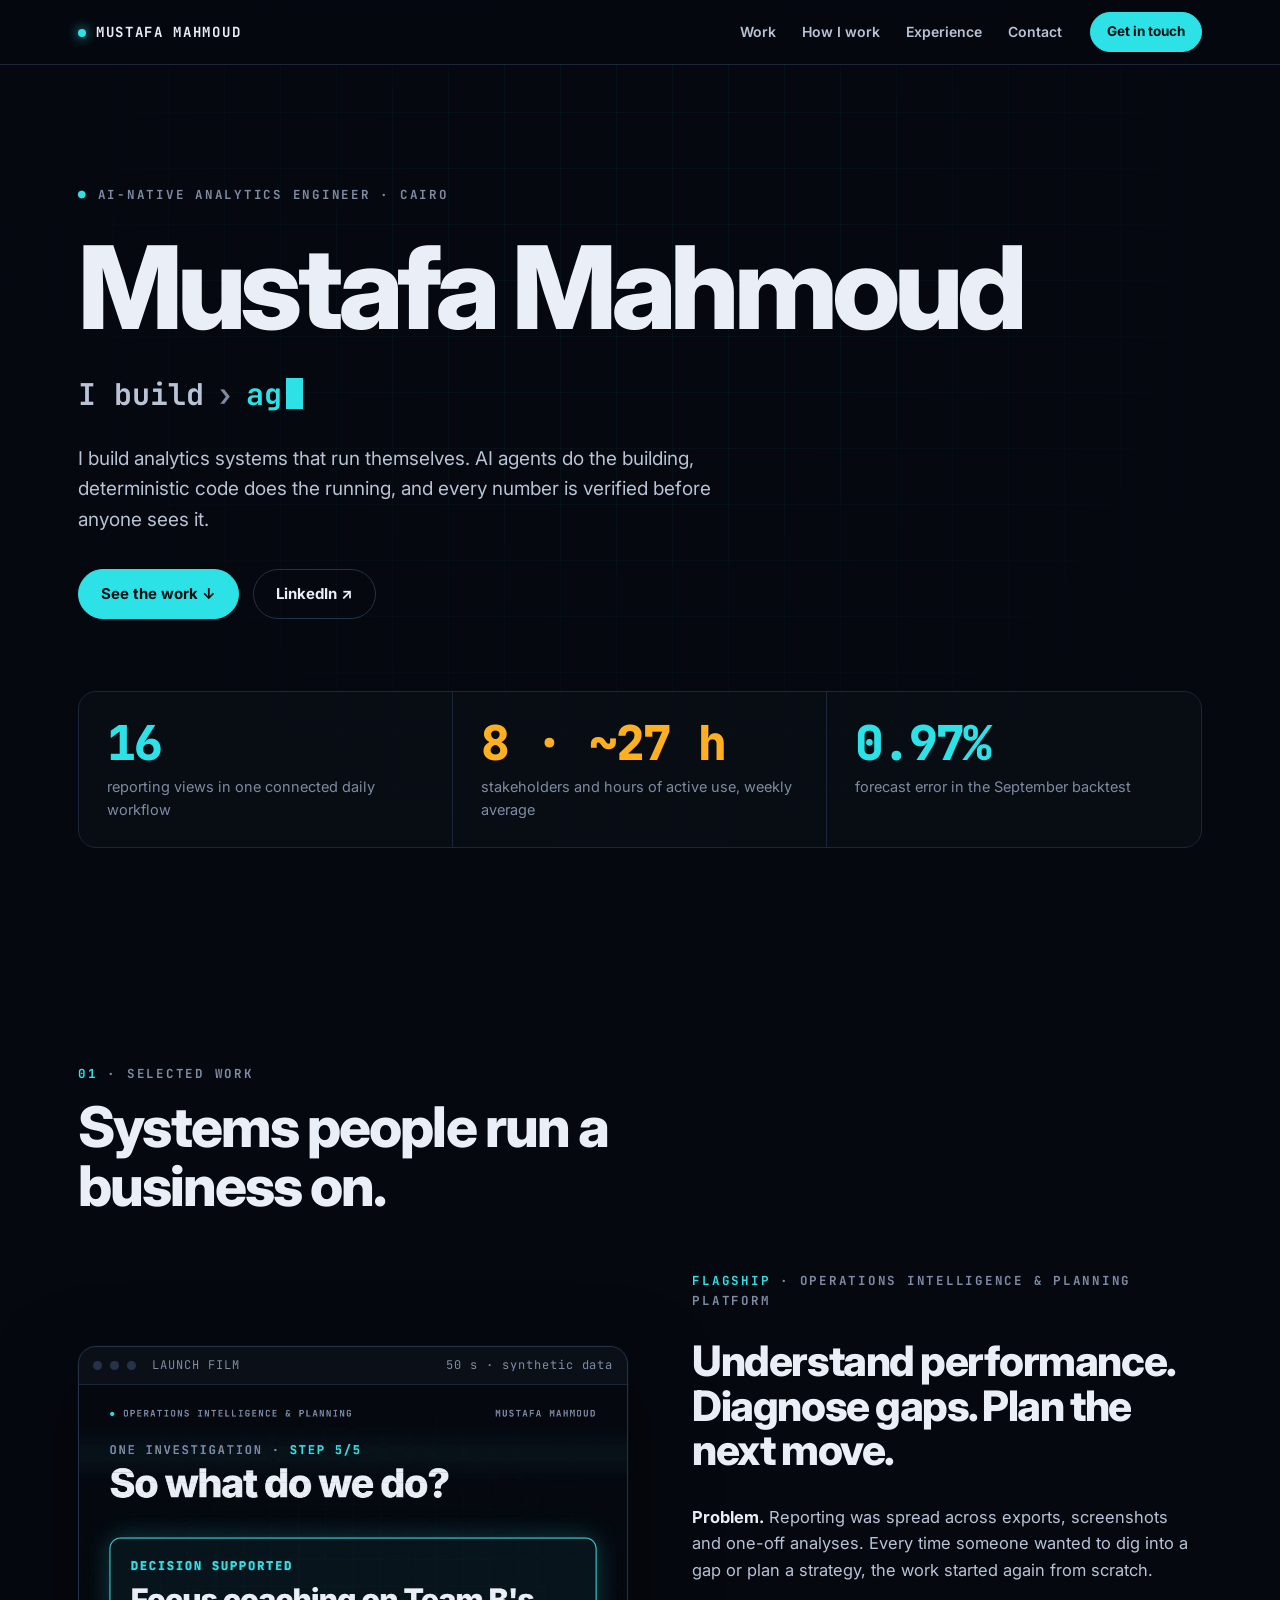
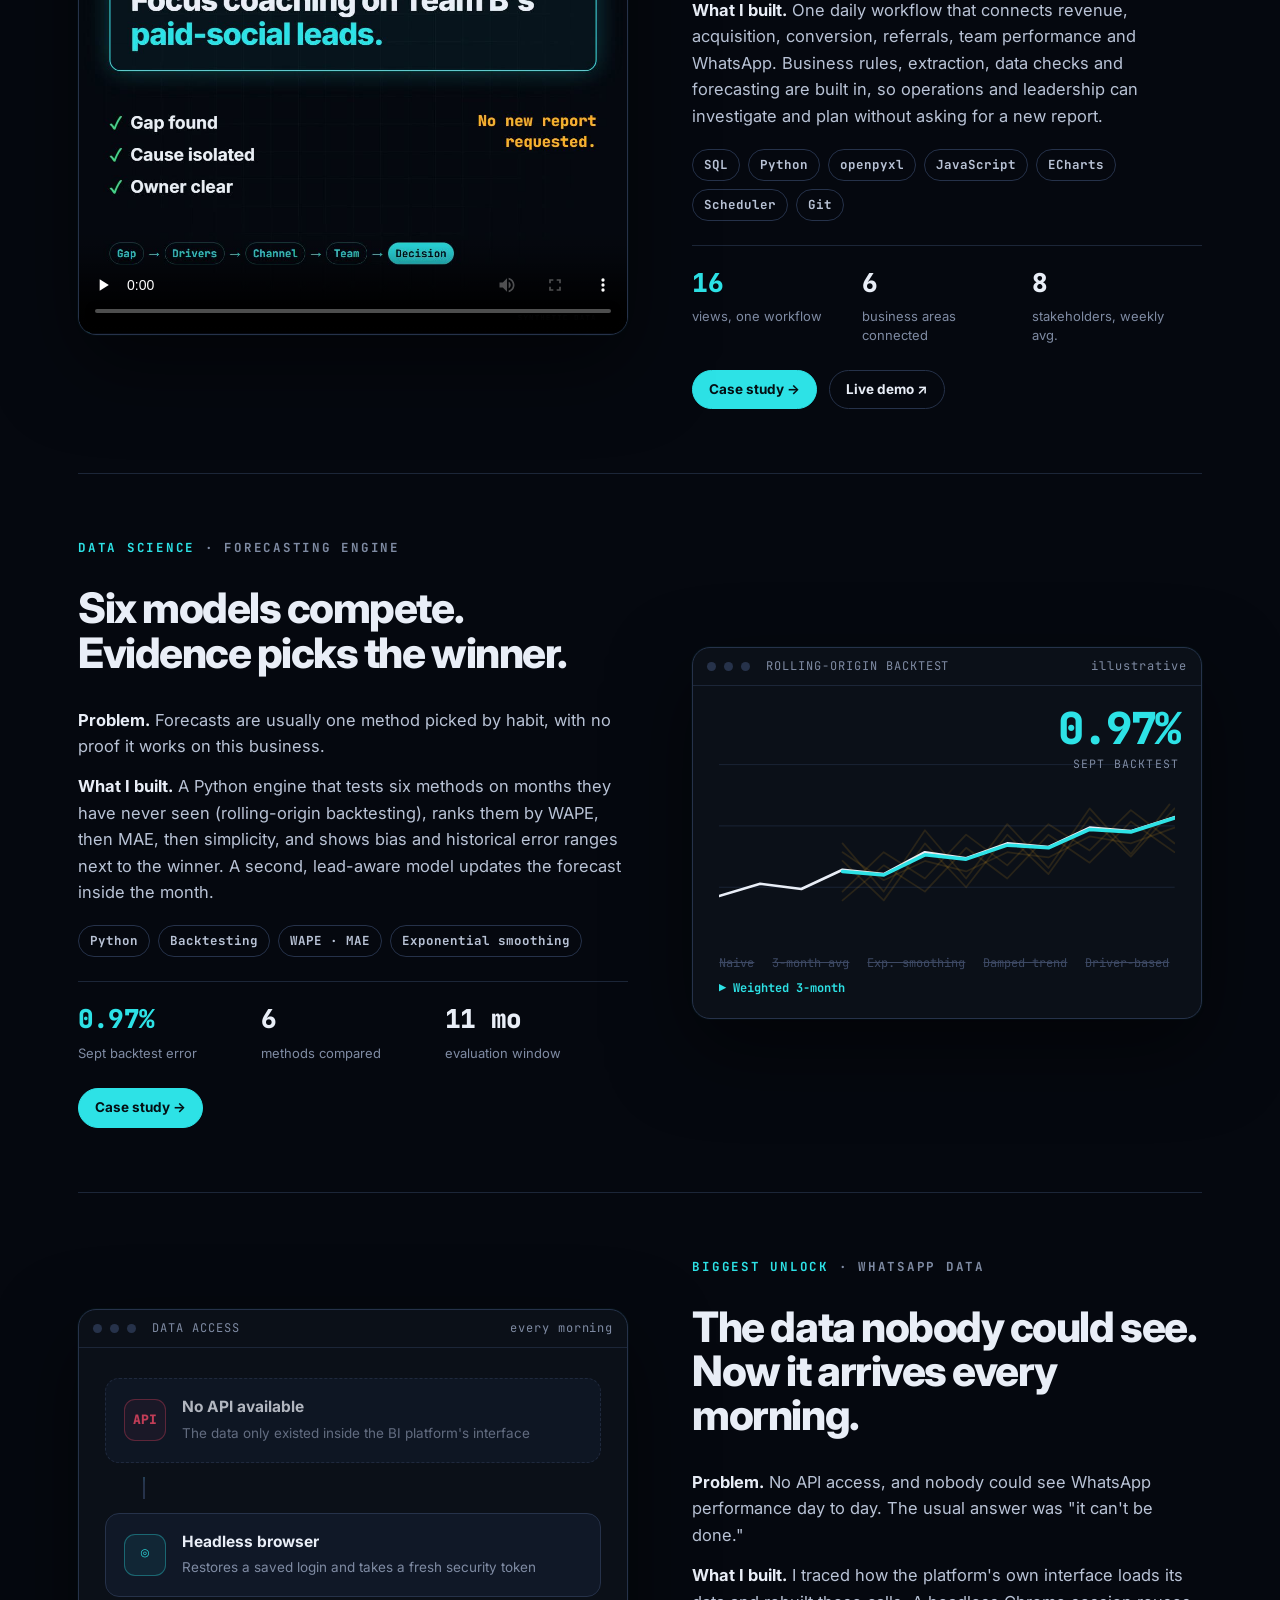
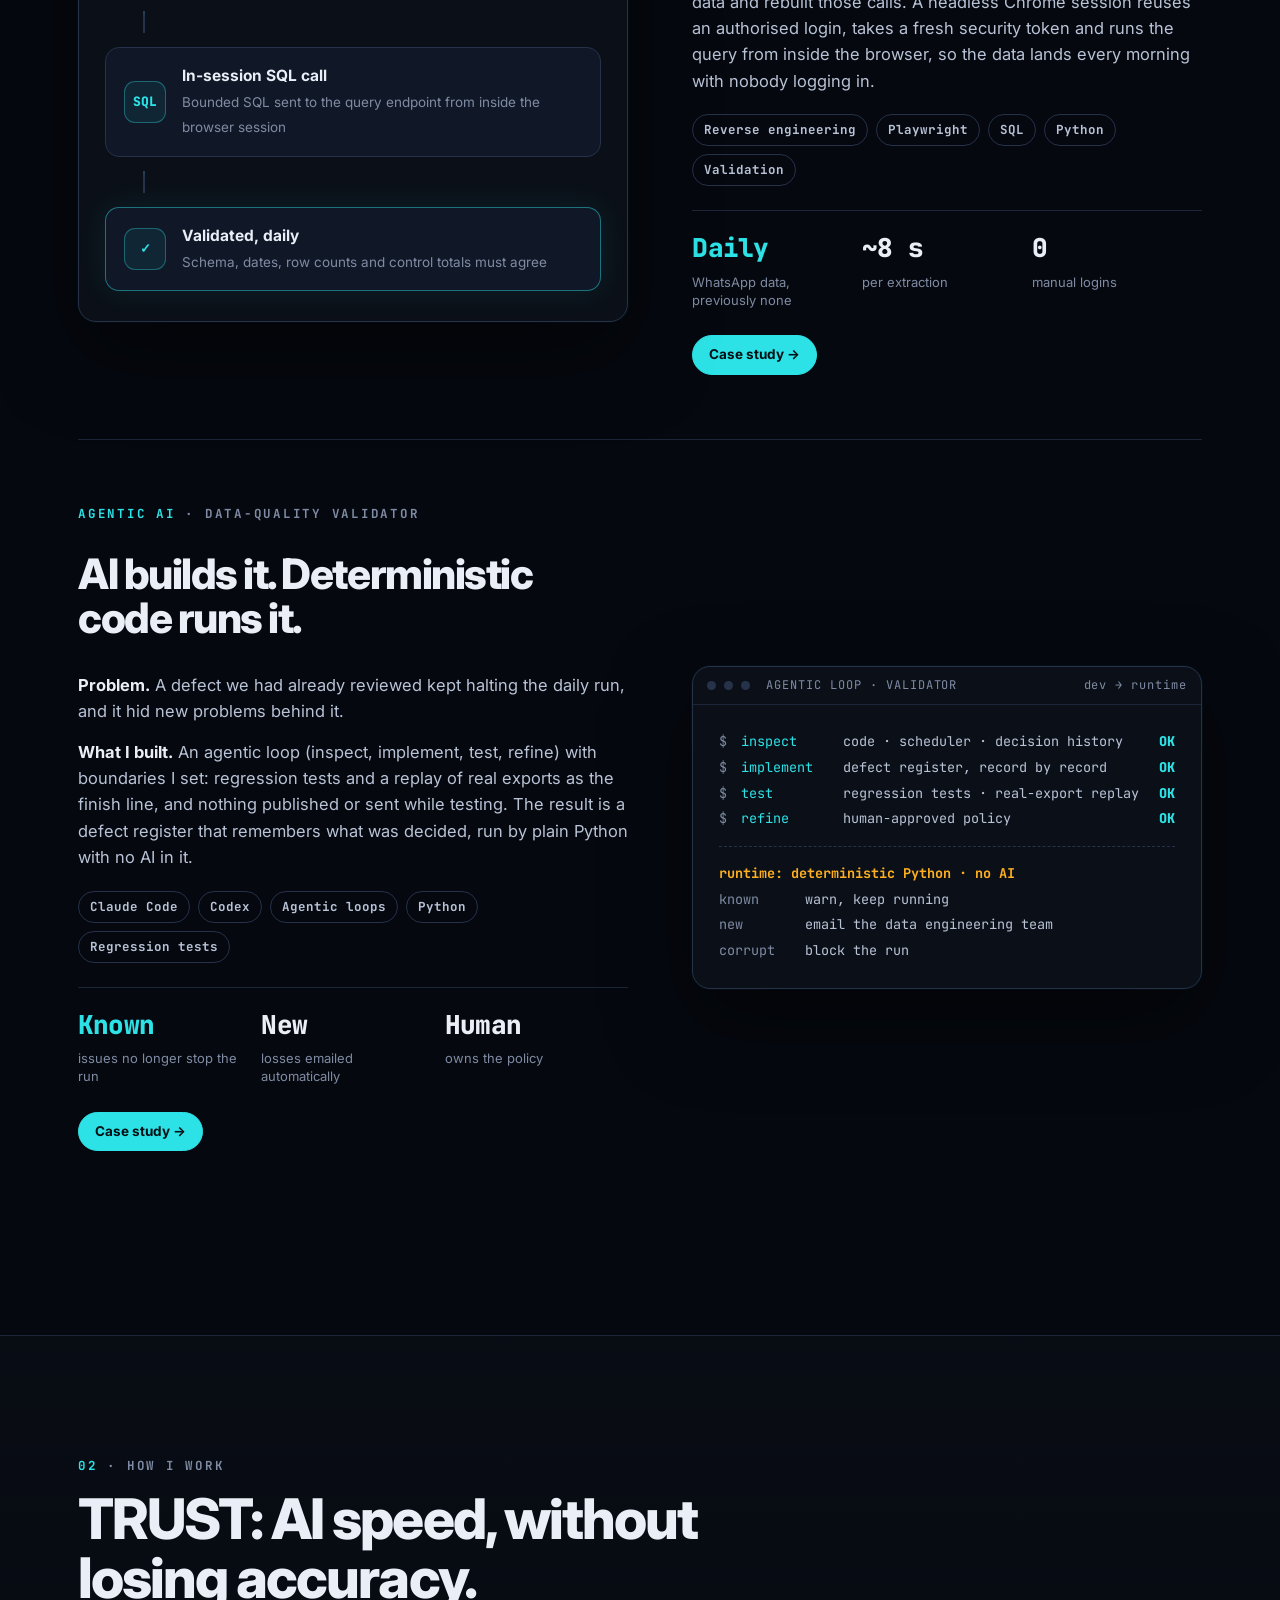
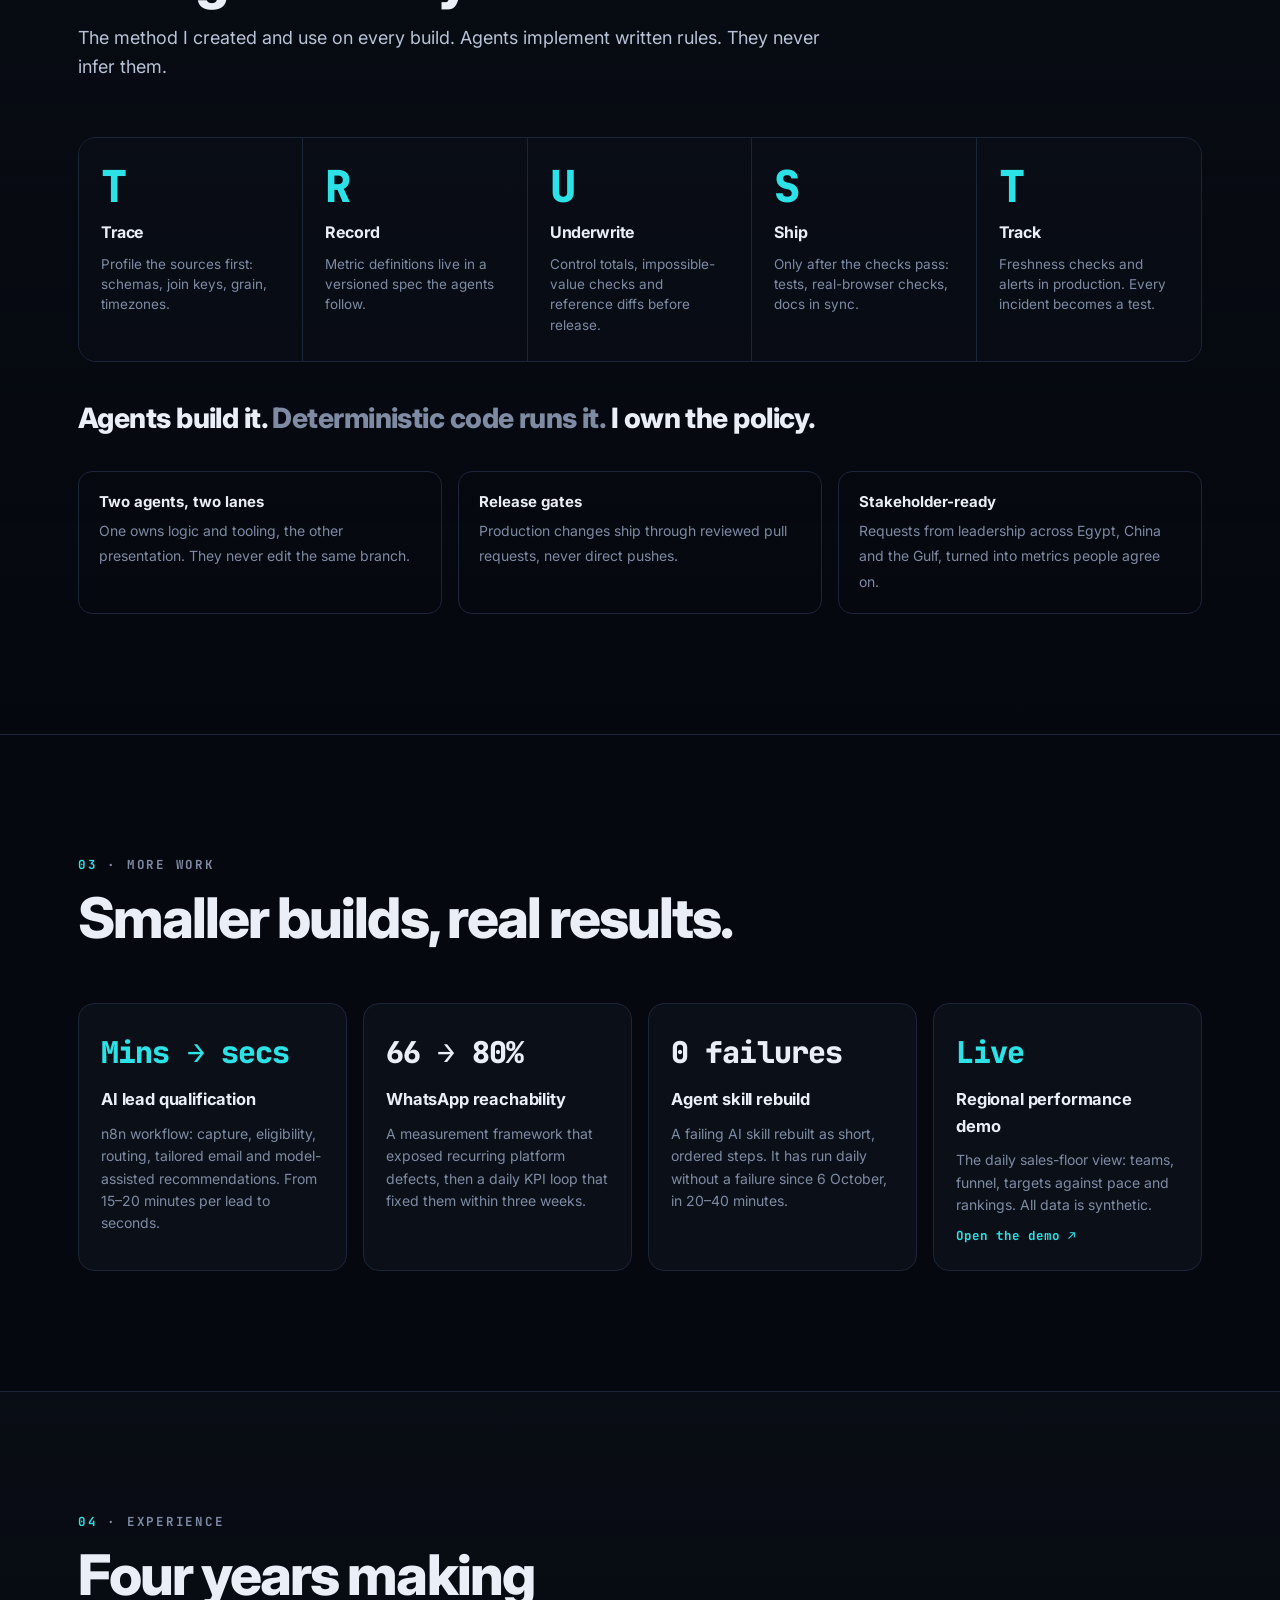
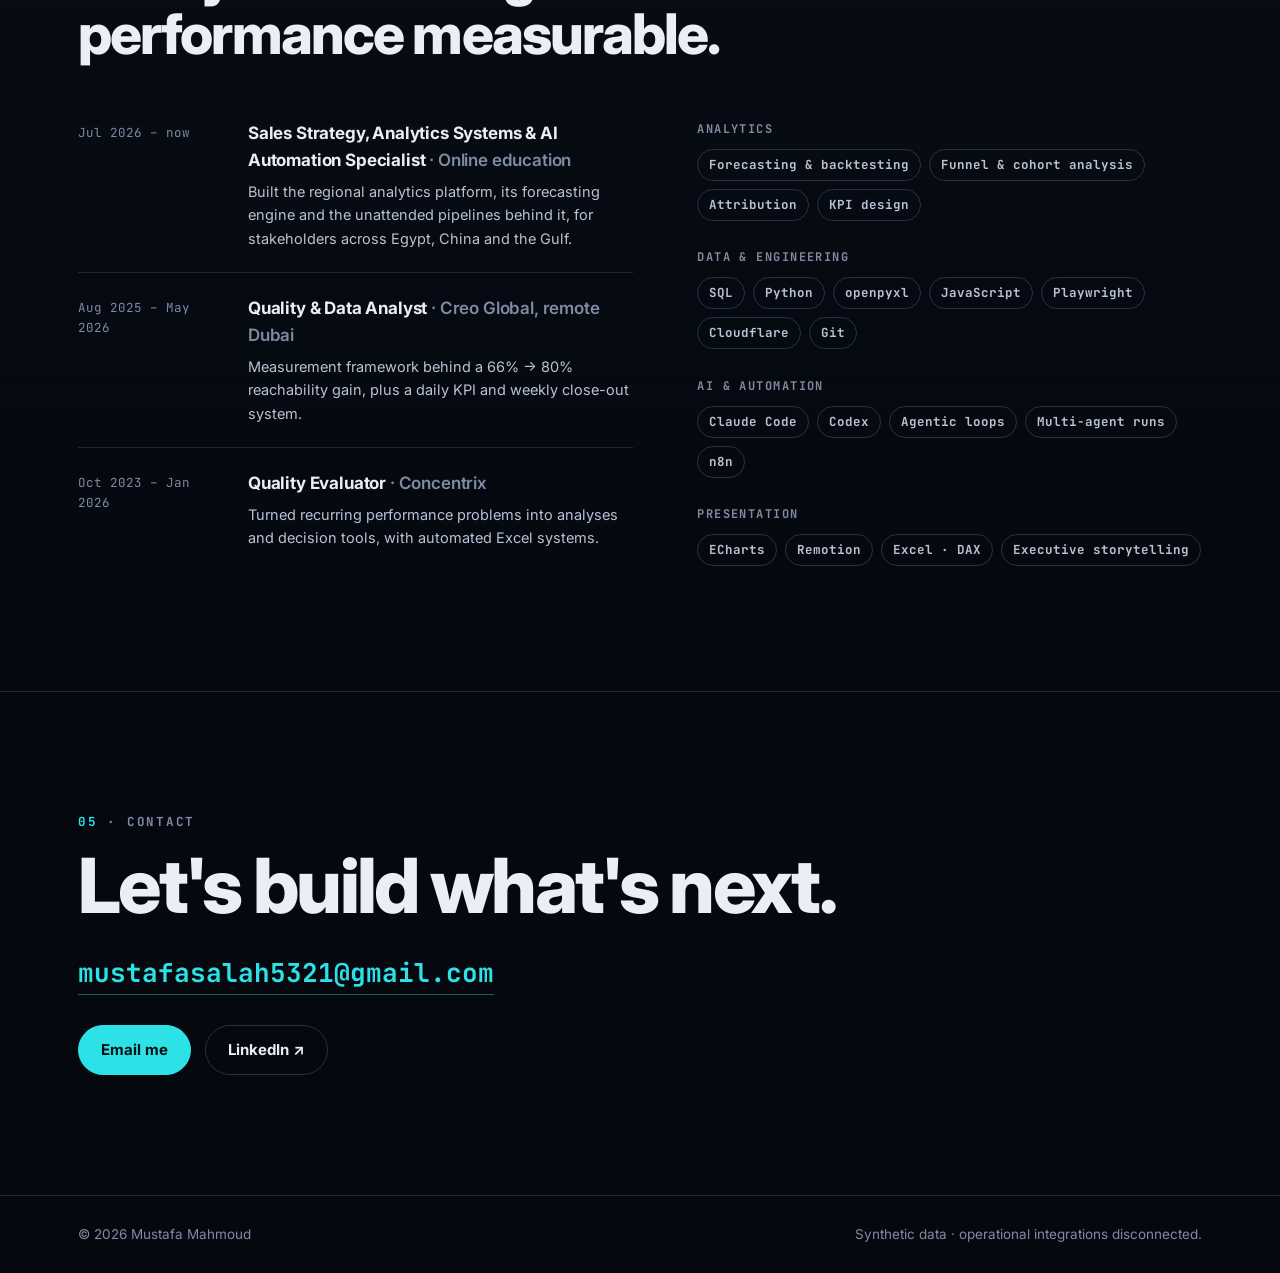
==== index.html @ 62c48ea5 "Show weekly active hours next to stakeholder count Co-Authored-By: Claude Opus 5.5 <noreply@anthropi" ====
<!doctype html>
<html lang="en">
<head>
<meta charset="utf-8">
<meta name="viewport" content="width=device-width,initial-scale=1">
<meta name="robots" content="noindex,nofollow">
<title>Mustafa Mahmoud | AI-Native Analytics Engineer</title>
<meta name="description" content="Mustafa Mahmoud builds self-running analytics systems with agentic AI: a decision-layer platform, a forecasting engine and the pipelines behind them.">
<link rel="preconnect" href="https://fonts.googleapis.com">
<link rel="preconnect" href="https://fonts.gstatic.com" crossorigin>
<link href="https://fonts.googleapis.com/css2?family=Inter:wght@400;500;600;700;800&family=JetBrains+Mono:wght@500;700;800&display=swap" rel="stylesheet">
<style>
:root{
  --bg:#05080f;--bg2:#080d17;--surface:#0b1018;--surface2:#101827;--line:#1c2638;--line2:#26324a;
  --ink:#e9eef7;--ink2:#b9c3d6;--dim:#7f8ba3;--cyan:#2de2e6;--amber:#ffb020;--red:#ff4d6d;
  --sans:'Inter',system-ui,sans-serif;--mono:'JetBrains Mono',ui-monospace,Consolas,monospace;
}
*{box-sizing:border-box;margin:0;padding:0}
html{scroll-behavior:smooth;scroll-padding-top:72px}
body{background:var(--bg);color:var(--ink);font-family:var(--sans);line-height:1.6;font-size:16px;-webkit-font-smoothing:antialiased}
a{color:inherit}
img,video{display:block;max-width:100%}
.wrap{max-width:1180px;margin:0 auto;padding:0 28px}
.mono{font-family:var(--mono)}
.eyebrow{font-family:var(--mono);font-size:12.5px;font-weight:700;letter-spacing:.14em;text-transform:uppercase;color:var(--dim)}
.eyebrow b{color:var(--cyan);font-weight:700}
h1,h2,h3{letter-spacing:-.035em;line-height:1.05}
section{position:relative;padding:120px 0}
.sec-head{margin-bottom:56px;max-width:760px}
.sec-head h2{font-size:clamp(34px,4.6vw,56px);font-weight:800;margin-top:14px}
.sec-head p{color:var(--ink2);font-size:18px;margin-top:16px}

/* grid backdrop + scan line */
.grid-bg{position:fixed;inset:0;pointer-events:none;z-index:0;
  background-image:linear-gradient(rgba(45,226,230,.04) 1px,transparent 1px),linear-gradient(90deg,rgba(45,226,230,.04) 1px,transparent 1px);
  background-size:56px 56px;mask-image:radial-gradient(ellipse at 50% 30%,#000 25%,transparent 80%)}
main,header,footer{position:relative;z-index:1}

/* nav */
header{position:sticky;top:0;z-index:20;background:rgba(5,8,15,.82);backdrop-filter:blur(10px);border-bottom:1px solid var(--line)}
.nav{display:flex;align-items:center;height:64px;gap:28px}
.brand{font-family:var(--mono);font-weight:700;font-size:14px;letter-spacing:.12em;text-decoration:none}
.brand i{display:inline-block;width:8px;height:8px;border-radius:50%;background:var(--cyan);margin-right:10px;box-shadow:0 0 12px var(--cyan)}
.nav nav{margin-left:auto;display:flex;gap:26px;font-size:14px;font-weight:600;color:var(--ink2)}
.nav nav a{text-decoration:none}.nav nav a:hover{color:var(--ink)}
.btn{display:inline-flex;align-items:center;gap:8px;font-weight:700;font-size:15px;text-decoration:none;border-radius:999px;padding:12px 22px;border:1.5px solid var(--line2);transition:border-color .2s,background .2s,transform .2s}
.btn:hover{border-color:var(--cyan);transform:translateY(-1px)}
.btn.primary{background:var(--cyan);border-color:var(--cyan);color:#041014}
.btn.primary:hover{background:#5ff0f2}
.btn.sm{padding:8px 16px;font-size:13.5px}

/* hero */
.hero{padding:120px 0 96px}
.hero h1{font-size:clamp(54px,9vw,118px);font-weight:800;letter-spacing:-.05em}
.type{font-family:var(--mono);font-size:clamp(20px,2.6vw,30px);font-weight:700;margin-top:22px;min-height:1.5em;color:var(--ink2)}
.type .arrow{color:var(--dim);margin:0 12px}
.type .word{color:var(--cyan)}
.type .caret{display:inline-block;width:.55em;height:1.05em;background:var(--cyan);vertical-align:-.15em;margin-left:4px;animation:blink 1s steps(1) infinite}
@keyframes blink{50%{opacity:0}}
.hero .lead{max-width:640px;font-size:19px;color:var(--ink2);margin-top:26px}
.hero .cta{display:flex;gap:14px;margin-top:34px;flex-wrap:wrap}
.kpis{display:grid;grid-template-columns:repeat(3,1fr);margin-top:72px;border:1px solid var(--line);border-radius:18px;overflow:hidden;background:rgba(11,16,24,.7)}
.kpis div{padding:26px 28px;border-right:1px solid var(--line)}
.kpis div:last-child{border-right:0}
.kpis b{display:block;font-family:var(--mono);font-size:clamp(34px,4vw,48px);font-weight:800;letter-spacing:-.04em;line-height:1.05}
.kpis span{display:block;color:var(--dim);font-size:14.5px;margin-top:6px}
.c{color:var(--cyan)}.a{color:var(--amber)}

/* projects */
.proj{display:grid;grid-template-columns:1.08fr 1fr;gap:64px;align-items:center;padding:64px 0;border-top:1px solid var(--line)}
.proj:first-of-type{border-top:0;padding-top:0}
.proj.rev .visual{order:2}
.proj h3{font-size:clamp(30px,3.4vw,42px);font-weight:800;margin:14px 0 18px}
.proj .story{display:grid;gap:14px}
.proj .story p{color:var(--ink2);font-size:16.5px}
.proj .story p b{color:var(--ink);font-weight:700}
.chips{display:flex;flex-wrap:wrap;gap:8px;margin-top:6px}
.chips span{font-family:var(--mono);font-size:12.5px;font-weight:700;color:var(--ink2);border:1px solid var(--line2);border-radius:999px;padding:5px 11px}
.outcome{display:grid;grid-template-columns:repeat(3,1fr);gap:0;margin-top:10px;border-top:1px solid var(--line)}
.outcome div{padding:16px 14px 0 0}
.outcome b{display:block;font-family:var(--mono);font-size:26px;font-weight:800;letter-spacing:-.03em}
.outcome span{display:block;font-size:13px;color:var(--dim);line-height:1.4;margin-top:4px}
.links{display:flex;gap:12px;flex-wrap:wrap;margin-top:12px}
.frame{position:relative;border:1px solid var(--line2);border-radius:18px;background:var(--surface);overflow:hidden;box-shadow:0 30px 80px rgba(0,0,0,.5),0 0 0 1px rgba(45,226,230,.04)}
.frame .bar{display:flex;align-items:center;gap:8px;height:38px;padding:0 14px;border-bottom:1px solid var(--line);font-family:var(--mono);font-size:12px;color:var(--dim);letter-spacing:.08em}
.frame .bar i{width:9px;height:9px;border-radius:50%;background:var(--line2)}
.frame .bar em{margin-left:auto;font-style:normal}
.frame video{width:100%;aspect-ratio:1/1;background:#05080f}

/* forecast chart */
.chart{padding:26px 26px 20px}
.chart svg{width:100%;height:auto;display:block}
.chart .line{fill:none;stroke-linecap:round;stroke-linejoin:round}
.chart .model{stroke:var(--amber);stroke-width:2;opacity:.55;stroke-dasharray:600;stroke-dashoffset:600;transition:stroke-dashoffset 1.4s ease, opacity .6s ease 1.6s}
.chart .win{stroke:var(--cyan);stroke-width:4;stroke-dasharray:600;stroke-dashoffset:600;transition:stroke-dashoffset 1.6s ease .3s}
.chart .act{stroke:var(--ink);stroke-width:3;stroke-dasharray:900;stroke-dashoffset:900;transition:stroke-dashoffset 1.2s ease}
.in .chart .model{stroke-dashoffset:0;opacity:.12}
.in .chart .win,.in .chart .act{stroke-dashoffset:0}
.chart .legend{display:flex;flex-wrap:wrap;gap:6px 18px;margin-top:14px;font-family:var(--mono);font-size:12px;color:var(--dim)}
.chart .legend s{color:#3d4964}
.chart .legend b{color:var(--cyan)}
.badge{position:absolute;right:22px;top:58px;text-align:right;font-family:var(--mono)}
.badge b{display:block;font-size:44px;font-weight:800;color:var(--cyan);letter-spacing:-.04em;line-height:1}
.badge span{font-size:11.5px;color:var(--dim);letter-spacing:.1em}

/* flow diagram */
.flow{padding:30px 26px;display:grid;gap:14px}
.node{display:flex;align-items:center;gap:16px;border:1px solid var(--line2);border-radius:14px;padding:16px 18px;background:var(--surface2);position:relative}
.node .ic{flex:none;width:42px;height:42px;border-radius:11px;display:grid;place-items:center;font-family:var(--mono);font-weight:800;font-size:13px;color:var(--cyan);border:1px solid rgba(45,226,230,.35);background:rgba(45,226,230,.07)}
.node b{display:block;font-size:15.5px}.node span{font-size:13.5px;color:var(--dim)}
.node.no{border-style:dashed;opacity:.75}.node.no .ic{color:var(--red);border-color:rgba(255,77,109,.4);background:rgba(255,77,109,.07)}
.node.ok{border-color:rgba(45,226,230,.45);box-shadow:0 0 30px rgba(45,226,230,.08)}
.pipe{height:22px;width:2px;margin-left:38px;background:var(--line2);position:relative;overflow:hidden}
.pipe::after{content:'';position:absolute;left:0;top:-10px;width:2px;height:10px;background:var(--cyan);box-shadow:0 0 8px var(--cyan);animation:drop 1.4s linear infinite}
@keyframes drop{to{top:22px}}

/* terminal */
.term{padding:24px 26px;font-family:var(--mono);font-size:13.5px;line-height:1.9}
.term .r{display:flex;gap:14px}
.term .p{color:var(--dim)}.term .k{color:var(--cyan);width:88px;flex:none}.term .v{color:var(--ink2);flex:1}.term .ok{color:var(--cyan);font-weight:800}
.term hr{border:0;border-top:1px dashed var(--line2);margin:14px 0}
.term .rt{color:var(--amber);font-weight:700}
.term .rule{display:flex;gap:10px;color:var(--ink2)}.term .rule em{font-style:normal;width:76px;flex:none;color:var(--dim)}

/* how I work */
.band{border-top:1px solid var(--line);border-bottom:1px solid var(--line);background:linear-gradient(180deg,rgba(11,16,24,.6),rgba(5,8,15,0))}
.trust{display:grid;grid-template-columns:repeat(5,1fr);border:1px solid var(--line);border-radius:18px;overflow:hidden}
.trust>div{padding:26px 22px;border-right:1px solid var(--line);background:rgba(11,16,24,.55)}
.trust>div:last-child{border-right:0}
.trust .L{font-family:var(--mono);font-size:44px;font-weight:800;color:var(--cyan);line-height:1}
.trust h4{font-size:16px;margin:12px 0 8px;letter-spacing:-.01em}
.trust p{font-size:13.5px;color:var(--dim);line-height:1.5}
.tagline{margin-top:34px;font-size:clamp(20px,2.4vw,28px);font-weight:800;letter-spacing:-.02em}
.tagline span{color:var(--dim)}
.rules{display:grid;grid-template-columns:repeat(3,1fr);gap:16px;margin-top:30px}
.rules div{border:1px solid var(--line);border-radius:14px;padding:18px 20px}
.rules b{display:block;font-size:15px;margin-bottom:4px}.rules span{font-size:14px;color:var(--dim)}

/* more work */
.tiles{display:grid;grid-template-columns:repeat(4,1fr);gap:16px}
.tile{border:1px solid var(--line);border-radius:16px;padding:24px 22px;background:var(--surface);display:flex;flex-direction:column;gap:10px;text-decoration:none;transition:border-color .2s,transform .2s}
.tile:hover{border-color:var(--line2);transform:translateY(-2px)}
.tile b{font-family:var(--mono);font-size:30px;font-weight:800;letter-spacing:-.03em}
.tile h4{font-size:16.5px;letter-spacing:-.01em}
.tile p{font-size:14px;color:var(--dim)}
.tile .go{margin-top:auto;font-family:var(--mono);font-size:12.5px;color:var(--cyan);font-weight:700}

/* experience + skills */
.xp{display:grid;grid-template-columns:1.1fr 1fr;gap:64px}
.job{display:grid;grid-template-columns:150px 1fr;gap:20px;padding:22px 0;border-top:1px solid var(--line)}
.job:first-child{border-top:0;padding-top:0}
.job .d{font-family:var(--mono);font-size:12.5px;color:var(--dim);padding-top:3px}
.job h4{font-size:17px;letter-spacing:-.01em}.job h4 span{color:var(--dim);font-weight:600}
.job p{font-size:14.5px;color:var(--ink2);margin-top:6px}
.skills{display:grid;gap:22px}
.skills h5{font-family:var(--mono);font-size:12px;letter-spacing:.12em;text-transform:uppercase;color:var(--dim);margin-bottom:10px;font-weight:700}

/* contact */
.contact{text-align:left}
.contact h2{font-size:clamp(40px,6vw,76px);font-weight:800}
.contact .mail{display:inline-block;margin-top:26px;font-family:var(--mono);font-size:clamp(18px,2.4vw,26px);font-weight:700;color:var(--cyan);text-decoration:none;border-bottom:1px solid rgba(45,226,230,.4)}
footer{border-top:1px solid var(--line);padding:28px 0;color:var(--dim);font-size:13.5px}
footer .wrap{display:flex;justify-content:space-between;gap:20px;flex-wrap:wrap}

/* reveal */
.rv{opacity:0;transform:translateY(24px);transition:opacity .8s ease,transform .8s ease}
.rv.in{opacity:1;transform:none}

@media (max-width:980px){
  section{padding:84px 0}
  .proj,.xp{grid-template-columns:1fr;gap:34px}
  .proj.rev .visual{order:0}
  .trust{grid-template-columns:1fr 1fr}.trust>div{border-bottom:1px solid var(--line)}
  .tiles{grid-template-columns:1fr 1fr}
  .rules{grid-template-columns:1fr}
  .nav nav{display:none}
}
@media (max-width:620px){
  .wrap{padding:0 16px}
  .hero{padding:72px 0 64px}
  .kpis{grid-template-columns:1fr}.kpis div{border-right:0;border-bottom:1px solid var(--line)}
  .tiles,.trust{grid-template-columns:1fr}
  .outcome{grid-template-columns:1fr 1fr}
  .job{grid-template-columns:1fr;gap:4px}
  .badge b{font-size:32px}
  .frame .bar em{display:none}
}
@media (prefers-reduced-motion:reduce){
  *{animation:none!important;transition:none!important;scroll-behavior:auto!important}
  .rv{opacity:1;transform:none}
  .chart .model,.chart .win,.chart .act{stroke-dashoffset:0}
}
</style>
</head>
<body>
<div class="grid-bg" aria-hidden="true"></div>

<header>
  <div class="wrap nav">
    <a class="brand" href="#top"><i></i>MUSTAFA MAHMOUD</a>
    <nav aria-label="Primary">
      <a href="#work">Work</a><a href="#how">How I work</a><a href="#experience">Experience</a><a href="#contact">Contact</a>
    </nav>
    <a class="btn sm primary" href="#contact">Get in touch</a>
  </div>
</header>

<main id="top">
<section class="hero">
  <div class="wrap">
    <div class="eyebrow"><b>●</b> AI-native analytics engineer · Cairo</div>
    <h1 style="margin-top:22px">Mustafa Mahmoud</h1>
    <div class="type" aria-label="I build AI automations, agentic AI systems, revenue operations analytics, forecasting engines, data pipelines that run themselves, and dashboards leaders trust.">
      <span aria-hidden="true">I build<span class="arrow">›</span><span class="word" id="tw"></span><span class="caret"></span></span>
    </div>
    <p class="lead">I build analytics systems that run themselves. AI agents do the building, deterministic code does the running, and every number is verified before anyone sees it.</p>
    <div class="cta">
      <a class="btn primary" href="#work">See the work ↓</a>
      <a class="btn" href="https://www.linkedin.com/in/mustafa-mahmoud-0bbb10228" target="_blank" rel="noopener">LinkedIn ↗</a>
    </div>
    <div class="kpis rv">
      <div><b class="c">16</b><span>reporting views in one connected daily workflow</span></div>
      <div><b class="a">8 · ~27 h</b><span>stakeholders and hours of active use, weekly average</span></div>
      <div><b class="c">0.97%</b><span>forecast error in the September backtest</span></div>
    </div>
  </div>
</section>

<section id="work">
  <div class="wrap">
    <div class="sec-head rv">
      <div class="eyebrow"><b>01</b> · Selected work</div>
      <h2>Systems people run a business on.</h2>
    </div>

    <!-- Project 1 -->
    <article class="proj rv">
      <div class="visual">
        <div class="frame">
          <div class="bar"><i></i><i></i><i></i><span style="margin-left:8px">LAUNCH FILM</span><em>50 s · synthetic data</em></div>
          <video src="assets/launch.mp4" poster="assets/launch-poster.jpg" controls playsinline preload="none"></video>
        </div>
      </div>
      <div class="story">
        <div class="eyebrow"><b>Flagship</b> · Operations Intelligence &amp; Planning Platform</div>
        <h3>Understand performance. Diagnose gaps. Plan the next move.</h3>
        <p><b>Problem.</b> Reporting was spread across exports, screenshots and one-off analyses. Every time someone wanted to dig into a gap or plan a strategy, the work started again from scratch.</p>
        <p><b>What I built.</b> One daily workflow that connects revenue, acquisition, conversion, referrals, team performance and WhatsApp. Business rules, extraction, data checks and forecasting are built in, so operations and leadership can investigate and plan without asking for a new report.</p>
        <div class="chips"><span>SQL</span><span>Python</span><span>openpyxl</span><span>JavaScript</span><span>ECharts</span><span>Scheduler</span><span>Git</span></div>
        <div class="outcome">
          <div><b class="c">16</b><span>views, one workflow</span></div>
          <div><b>6</b><span>business areas connected</span></div>
          <div><b>8</b><span>stakeholders, weekly avg.</span></div>
        </div>
        <div class="links"><a class="btn sm primary" href="platform.html">Case study →</a><a class="btn sm" href="demo/" target="_blank" rel="noopener">Live demo ↗</a></div>
      </div>
    </article>

    <!-- Project 2 -->
    <article class="proj rev rv">
      <div class="visual">
        <div class="frame">
          <div class="bar"><i></i><i></i><i></i><span style="margin-left:8px">ROLLING-ORIGIN BACKTEST</span><em>illustrative</em></div>
          <div class="badge"><b>0.97%</b><span>SEPT BACKTEST</span></div>
          <div class="chart">
            <svg viewBox="0 0 520 260" role="img" aria-label="Six forecasting methods tested against actual revenue; the weighted three-month method tracks actuals most closely.">
              <g stroke="#1c2638" stroke-width="1"><line x1="0" x2="520" y1="60" y2="60"/><line x1="0" x2="520" y1="130" y2="130"/><line x1="0" x2="520" y1="200" y2="200"/></g>
              <path class="line act" d="M0 210 L47 196 L94 202 L141 180 L188 185 L235 160 L282 167 L329 150 L376 154 L423 132 L470 136 L520 120"/>
              <path class="line model" d="M141 150 L188 205 L235 135 L282 190 L329 128 L376 178 L423 110 L470 162 L520 98"/>
              <path class="line model" d="M141 205 L188 160 L235 190 L282 140 L329 175 L376 128 L423 158 L470 112 L520 150"/>
              <path class="line model" d="M141 170 L188 215 L235 150 L282 200 L329 140 L376 185 L423 120 L470 165 L520 110"/>
              <path class="line model" d="M141 215 L188 175 L235 205 L282 155 L329 190 L376 140 L423 172 L470 125 L520 160"/>
              <path class="line model" d="M141 160 L188 192 L235 170 L282 182 L329 160 L376 166 L423 142 L470 150 L520 132"/>
              <path class="line win" d="M141 182 L188 186 L235 163 L282 168 L329 152 L376 155 L423 134 L470 137 L520 121"/>
            </svg>
            <div class="legend"><s>Naive</s><s>3-month avg</s><s>Exp. smoothing</s><s>Damped trend</s><s>Driver-based</s><b>▶ Weighted 3-month</b></div>
          </div>
        </div>
      </div>
      <div class="story">
        <div class="eyebrow"><b>Data science</b> · Forecasting engine</div>
        <h3>Six models compete. Evidence picks the winner.</h3>
        <p><b>Problem.</b> Forecasts are usually one method picked by habit, with no proof it works on this business.</p>
        <p><b>What I built.</b> A Python engine that tests six methods on months they have never seen (rolling-origin backtesting), ranks them by WAPE, then MAE, then simplicity, and shows bias and historical error ranges next to the winner. A second, lead-aware model updates the forecast inside the month.</p>
        <div class="chips"><span>Python</span><span>Backtesting</span><span>WAPE · MAE</span><span>Exponential smoothing</span></div>
        <div class="outcome">
          <div><b class="c">0.97%</b><span>Sept backtest error</span></div>
          <div><b>6</b><span>methods compared</span></div>
          <div><b>11 mo</b><span>evaluation window</span></div>
        </div>
        <div class="links"><a class="btn sm primary" href="forecasting.html">Case study →</a></div>
      </div>
    </article>

    <!-- Project 3 -->
    <article class="proj rv">
      <div class="visual">
        <div class="frame">
          <div class="bar"><i></i><i></i><i></i><span style="margin-left:8px">DATA ACCESS</span><em>every morning</em></div>
          <div class="flow">
            <div class="node no"><div class="ic">API</div><div><b>No API available</b><span>The data only existed inside the BI platform's interface</span></div></div>
            <div class="pipe"></div>
            <div class="node"><div class="ic">◎</div><div><b>Headless browser</b><span>Restores a saved login and takes a fresh security token</span></div></div>
            <div class="pipe"></div>
            <div class="node"><div class="ic">SQL</div><div><b>In-session SQL call</b><span>Bounded SQL sent to the query endpoint from inside the browser session</span></div></div>
            <div class="pipe"></div>
            <div class="node ok"><div class="ic">✓</div><div><b>Validated, daily</b><span>Schema, dates, row counts and control totals must agree</span></div></div>
          </div>
        </div>
      </div>
      <div class="story">
        <div class="eyebrow"><b>Biggest unlock</b> · WhatsApp data</div>
        <h3>The data nobody could see. Now it arrives every morning.</h3>
        <p><b>Problem.</b> No API access, and nobody could see WhatsApp performance day to day. The usual answer was "it can't be done."</p>
        <p><b>What I built.</b> I traced how the platform's own interface loads its data and rebuilt those calls. A headless Chrome session reuses an authorised login, takes a fresh security token and runs the query from inside the browser, so the data lands every morning with nobody logging in.</p>
        <div class="chips"><span>Reverse engineering</span><span>Playwright</span><span>SQL</span><span>Python</span><span>Validation</span></div>
        <div class="outcome">
          <div><b class="c">Daily</b><span>WhatsApp data, previously none</span></div>
          <div><b>~8 s</b><span>per extraction</span></div>
          <div><b>0</b><span>manual logins</span></div>
        </div>
        <div class="links"><a class="btn sm primary" href="whatsapp.html">Case study →</a></div>
      </div>
    </article>

    <!-- Project 4 -->
    <article class="proj rev rv">
      <div class="visual">
        <div class="frame">
          <div class="bar"><i></i><i></i><i></i><span style="margin-left:8px">AGENTIC LOOP · VALIDATOR</span><em>dev → runtime</em></div>
          <div class="term">
            <div class="r"><span class="p">$</span><span class="k">inspect</span><span class="v">code · scheduler · decision history</span><span class="ok">OK</span></div>
            <div class="r"><span class="p">$</span><span class="k">implement</span><span class="v">defect register, record by record</span><span class="ok">OK</span></div>
            <div class="r"><span class="p">$</span><span class="k">test</span><span class="v">regression tests · real-export replay</span><span class="ok">OK</span></div>
            <div class="r"><span class="p">$</span><span class="k">refine</span><span class="v">human-approved policy</span><span class="ok">OK</span></div>
            <hr>
            <div class="rt">runtime: deterministic Python · no AI</div>
            <div class="rule"><em>known</em>warn, keep running</div>
            <div class="rule"><em>new</em>email the data engineering team</div>
            <div class="rule"><em>corrupt</em>block the run</div>
          </div>
        </div>
      </div>
      <div class="story">
        <div class="eyebrow"><b>Agentic AI</b> · Data-quality validator</div>
        <h3>AI builds it. Deterministic code runs it.</h3>
        <p><b>Problem.</b> A defect we had already reviewed kept halting the daily run, and it hid new problems behind it.</p>
        <p><b>What I built.</b> An agentic loop (inspect, implement, test, refine) with boundaries I set: regression tests and a replay of real exports as the finish line, and nothing published or sent while testing. The result is a defect register that remembers what was decided, run by plain Python with no AI in it.</p>
        <div class="chips"><span>Claude Code</span><span>Codex</span><span>Agentic loops</span><span>Python</span><span>Regression tests</span></div>
        <div class="outcome">
          <div><b class="c">Known</b><span>issues no longer stop the run</span></div>
          <div><b>New</b><span>losses emailed automatically</span></div>
          <div><b>Human</b><span>owns the policy</span></div>
        </div>
        <div class="links"><a class="btn sm primary" href="validator.html">Case study →</a></div>
      </div>
    </article>
  </div>
</section>

<section id="how" class="band">
  <div class="wrap">
    <div class="sec-head rv">
      <div class="eyebrow"><b>02</b> · How I work</div>
      <h2>TRUST: AI speed, without losing accuracy.</h2>
      <p>The method I created and use on every build. Agents implement written rules. They never infer them.</p>
    </div>
    <div class="trust rv">
      <div><div class="L">T</div><h4>Trace</h4><p>Profile the sources first: schemas, join keys, grain, timezones.</p></div>
      <div><div class="L">R</div><h4>Record</h4><p>Metric definitions live in a versioned spec the agents follow.</p></div>
      <div><div class="L">U</div><h4>Underwrite</h4><p>Control totals, impossible-value checks and reference diffs before release.</p></div>
      <div><div class="L">S</div><h4>Ship</h4><p>Only after the checks pass: tests, real-browser checks, docs in sync.</p></div>
      <div><div class="L">T</div><h4>Track</h4><p>Freshness checks and alerts in production. Every incident becomes a test.</p></div>
    </div>
    <p class="tagline rv">Agents build it. <span>Deterministic code runs it.</span> I own the policy.</p>
    <div class="rules rv">
      <div><b>Two agents, two lanes</b><span>One owns logic and tooling, the other presentation. They never edit the same branch.</span></div>
      <div><b>Release gates</b><span>Production changes ship through reviewed pull requests, never direct pushes.</span></div>
      <div><b>Stakeholder-ready</b><span>Requests from leadership across Egypt, China and the Gulf, turned into metrics people agree on.</span></div>
    </div>
  </div>
</section>

<section id="more">
  <div class="wrap">
    <div class="sec-head rv">
      <div class="eyebrow"><b>03</b> · More work</div>
      <h2>Smaller builds, real results.</h2>
    </div>
    <div class="tiles rv">
      <div class="tile"><b class="c">Mins → secs</b><h4>AI lead qualification</h4><p>n8n workflow: capture, eligibility, routing, tailored email and model-assisted recommendations. From 15–20 minutes per lead to seconds.</p></div>
      <div class="tile"><b>66 → 80%</b><h4>WhatsApp reachability</h4><p>A measurement framework that exposed recurring platform defects, then a daily KPI loop that fixed them within three weeks.</p></div>
      <div class="tile"><b>0 failures</b><h4>Agent skill rebuild</h4><p>A failing AI skill rebuilt as short, ordered steps. It has run daily without a failure since 6 October, in 20–40 minutes.</p></div>
      <a class="tile" href="demo/" target="_blank" rel="noopener"><b class="c">Live</b><h4>Regional performance demo</h4><p>The daily sales-floor view: teams, funnel, targets against pace and rankings. All data is synthetic.</p><span class="go">Open the demo ↗</span></a>
    </div>
  </div>
</section>

<section id="experience" class="band">
  <div class="wrap">
    <div class="sec-head rv">
      <div class="eyebrow"><b>04</b> · Experience</div>
      <h2>Four years making performance measurable.</h2>
    </div>
    <div class="xp rv">
      <div>
        <div class="job"><div class="d">Jul 2026 – now</div><div><h4>Sales Strategy, Analytics Systems &amp; AI Automation Specialist <span>· Online education</span></h4><p>Built the regional analytics platform, its forecasting engine and the unattended pipelines behind it, for stakeholders across Egypt, China and the Gulf.</p></div></div>
        <div class="job"><div class="d">Aug 2025 – May 2026</div><div><h4>Quality &amp; Data Analyst <span>· Creo Global, remote Dubai</span></h4><p>Measurement framework behind a 66% → 80% reachability gain, plus a daily KPI and weekly close-out system.</p></div></div>
        <div class="job"><div class="d">Oct 2023 – Jan 2026</div><div><h4>Quality Evaluator <span>· Concentrix</span></h4><p>Turned recurring performance problems into analyses and decision tools, with automated Excel systems.</p></div></div>
      </div>
      <div class="skills">
        <div><h5>Analytics</h5><div class="chips"><span>Forecasting &amp; backtesting</span><span>Funnel &amp; cohort analysis</span><span>Attribution</span><span>KPI design</span></div></div>
        <div><h5>Data &amp; engineering</h5><div class="chips"><span>SQL</span><span>Python</span><span>openpyxl</span><span>JavaScript</span><span>Playwright</span><span>Cloudflare</span><span>Git</span></div></div>
        <div><h5>AI &amp; automation</h5><div class="chips"><span>Claude Code</span><span>Codex</span><span>Agentic loops</span><span>Multi-agent runs</span><span>n8n</span></div></div>
        <div><h5>Presentation</h5><div class="chips"><span>ECharts</span><span>Remotion</span><span>Excel · DAX</span><span>Executive storytelling</span></div></div>
      </div>
    </div>
  </div>
</section>

<section id="contact" class="contact">
  <div class="wrap rv">
    <div class="eyebrow"><b>05</b> · Contact</div>
    <h2 style="margin-top:14px">Let's build what's next.</h2>
    <a class="mail" href="mailto:mustafasalah5321@gmail.com">mustafasalah5321@gmail.com</a>
    <div class="cta" style="display:flex;gap:14px;margin-top:30px;flex-wrap:wrap">
      <a class="btn primary" href="mailto:mustafasalah5321@gmail.com">Email me</a>
      <a class="btn" href="https://www.linkedin.com/in/mustafa-mahmoud-0bbb10228" target="_blank" rel="noopener">LinkedIn ↗</a>
    </div>
  </div>
</section>
</main>

<footer><div class="wrap"><span>© 2026 Mustafa Mahmoud</span><span>Synthetic data · operational integrations disconnected.</span></div></footer>

<script>
(function(){
  var words=['AI automations','agentic AI systems','revenue operations analytics','forecasting engines','data pipelines that run themselves','dashboards leaders trust'];
  var el=document.getElementById('tw');
  var reduce=window.matchMedia('(prefers-reduced-motion: reduce)').matches;
  if(reduce){el.textContent=words[1];}
  else{
    var w=0,i=0,del=false;
    (function tick(){
      var cur=words[w];
      i+=del?-1:1;
      el.textContent=cur.slice(0,i);
      var wait=del?32:62;
      if(!del&&i===cur.length){del=true;wait=1500}
      else if(del&&i===0){del=false;w=(w+1)%words.length;wait=280}
      setTimeout(tick,wait);
    })();
  }
  var io=new IntersectionObserver(function(es){es.forEach(function(e){if(e.isIntersecting){e.target.classList.add('in');io.unobserve(e.target)}})},{threshold:.18});
  document.querySelectorAll('.rv').forEach(function(n){io.observe(n)});
})();
</script>
</body>
</html>
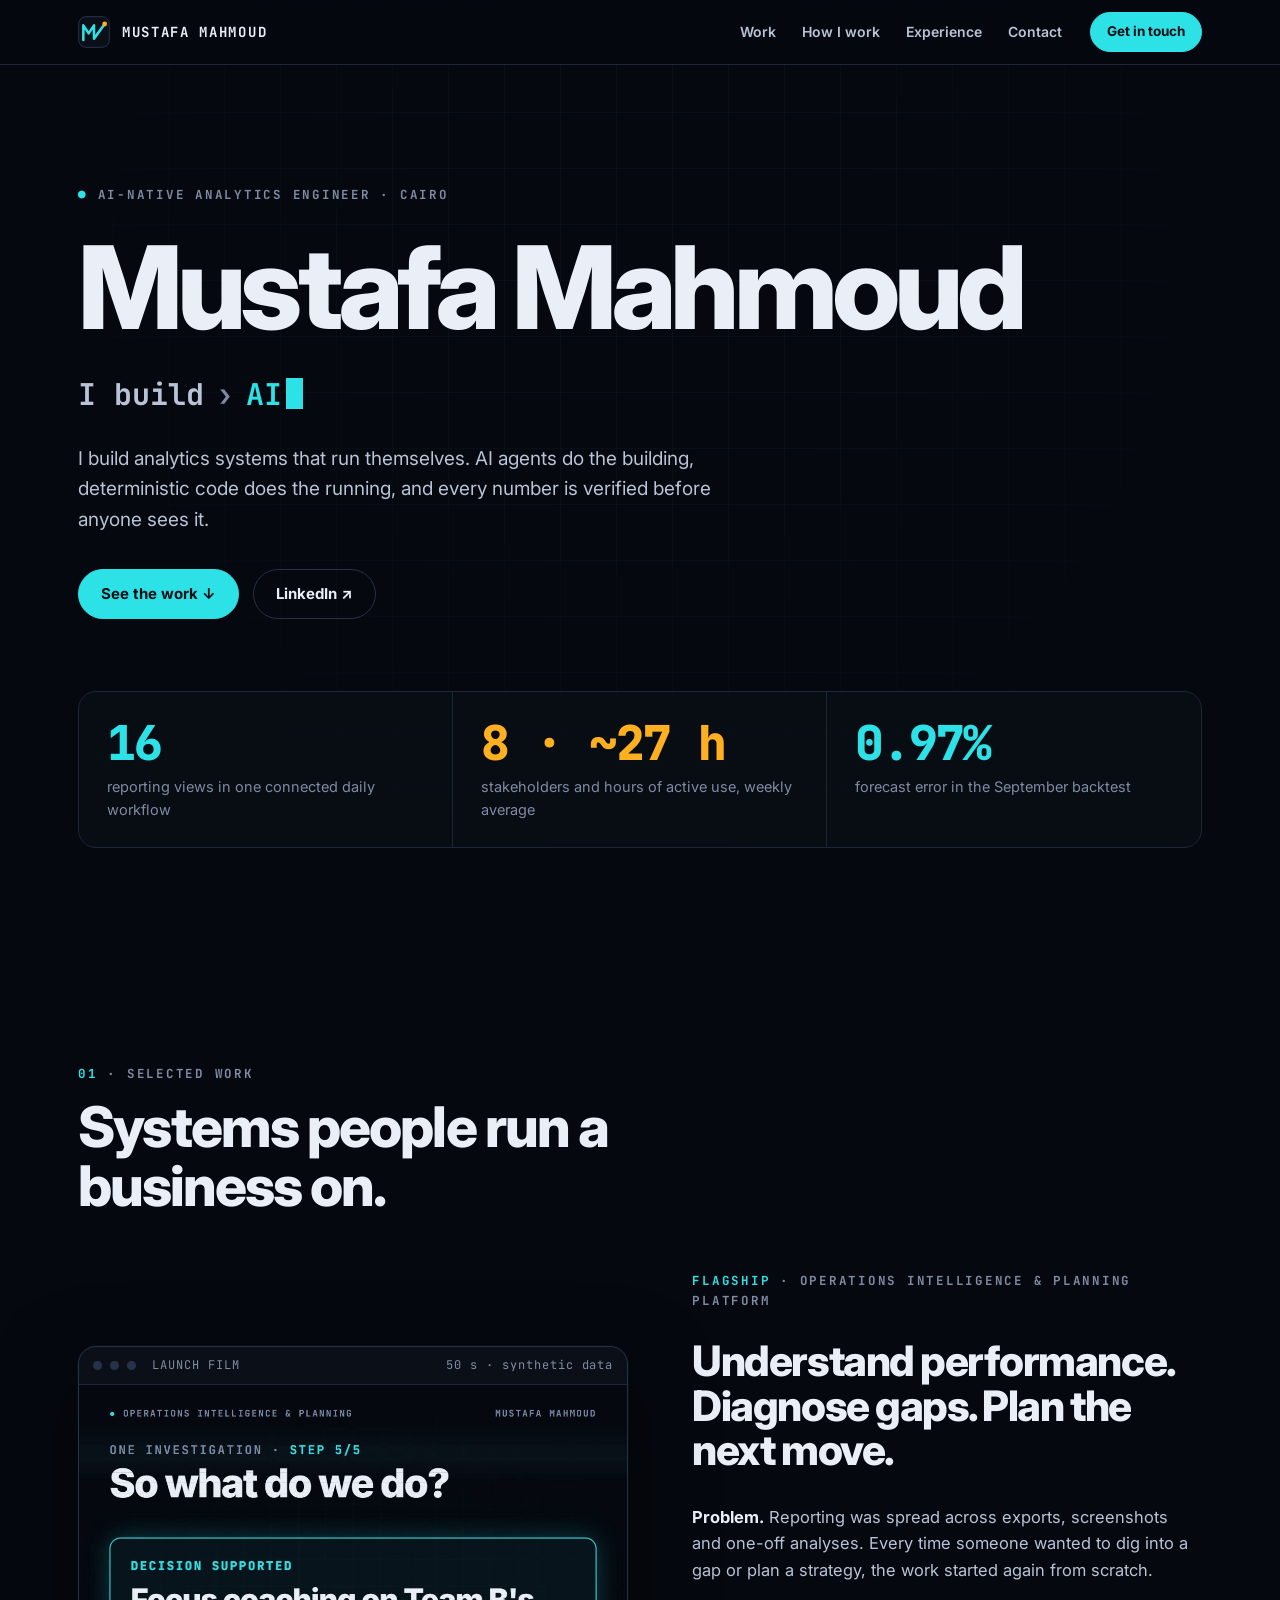
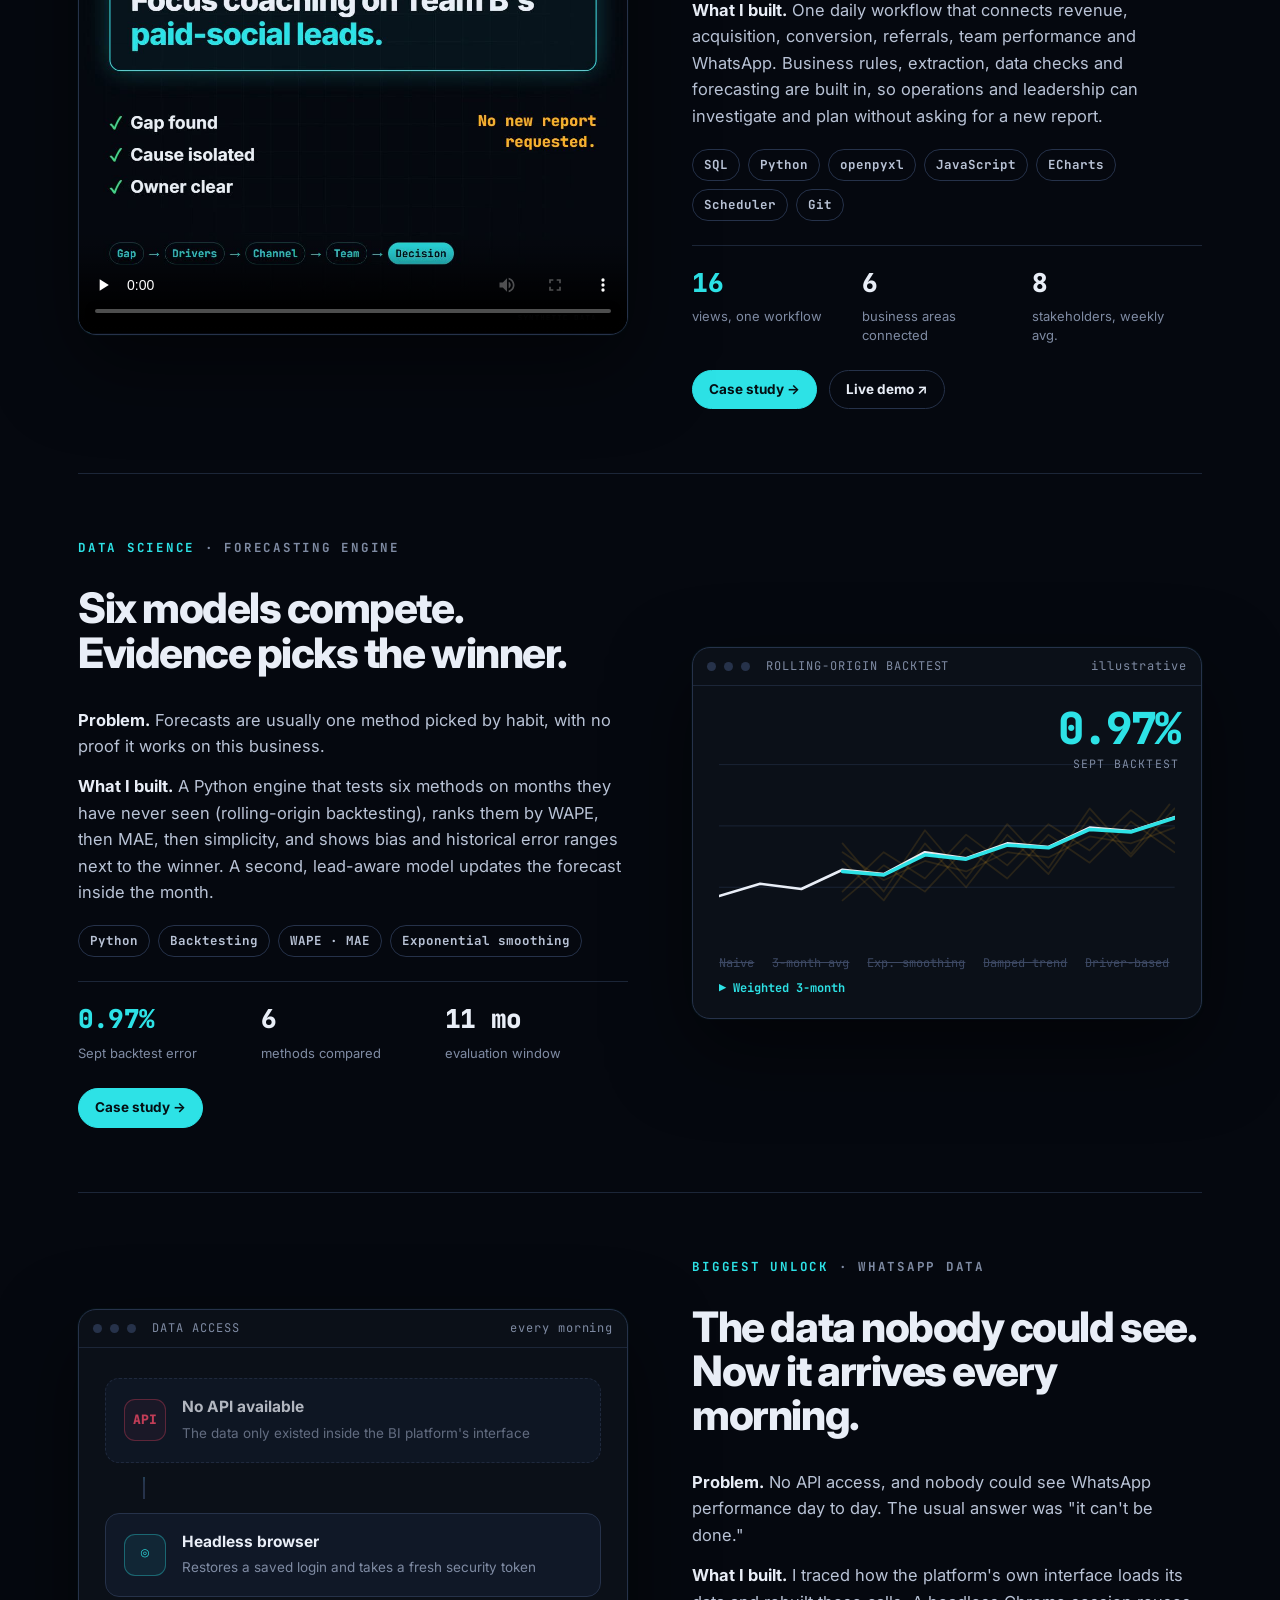
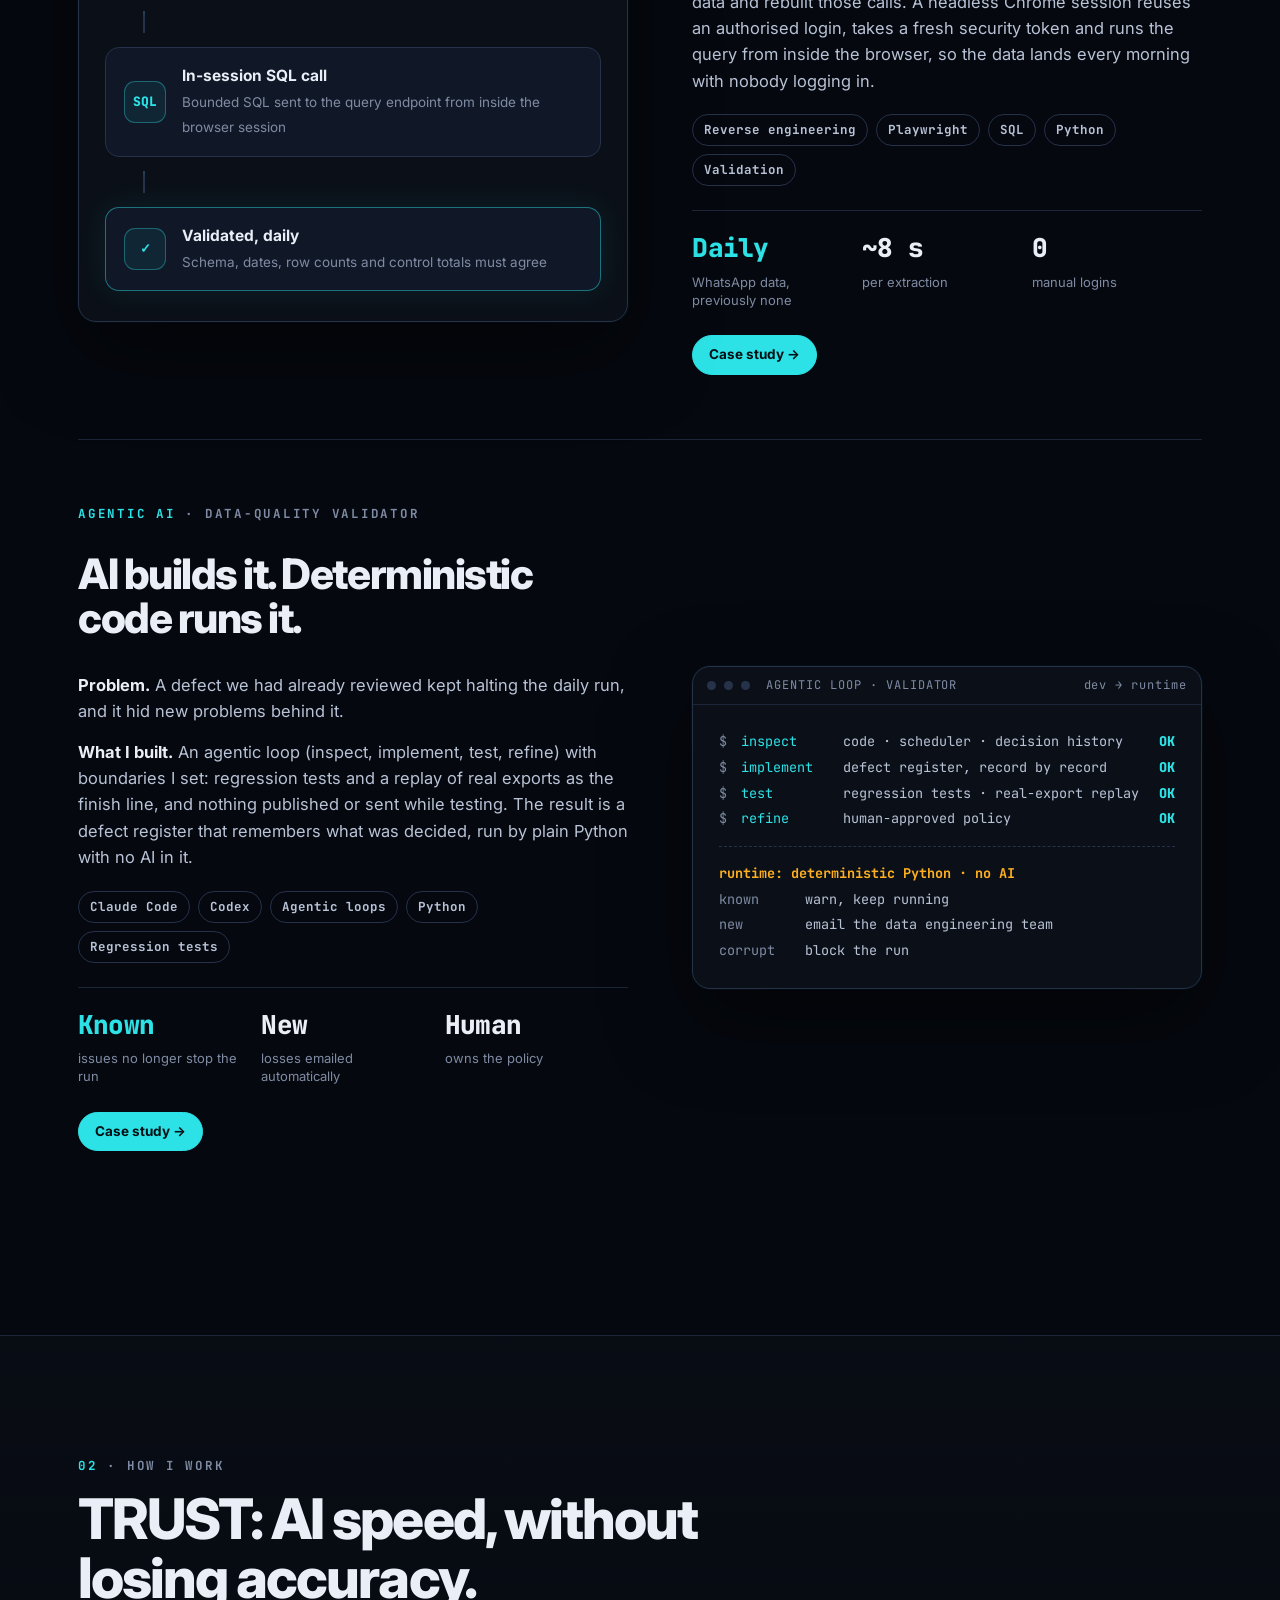
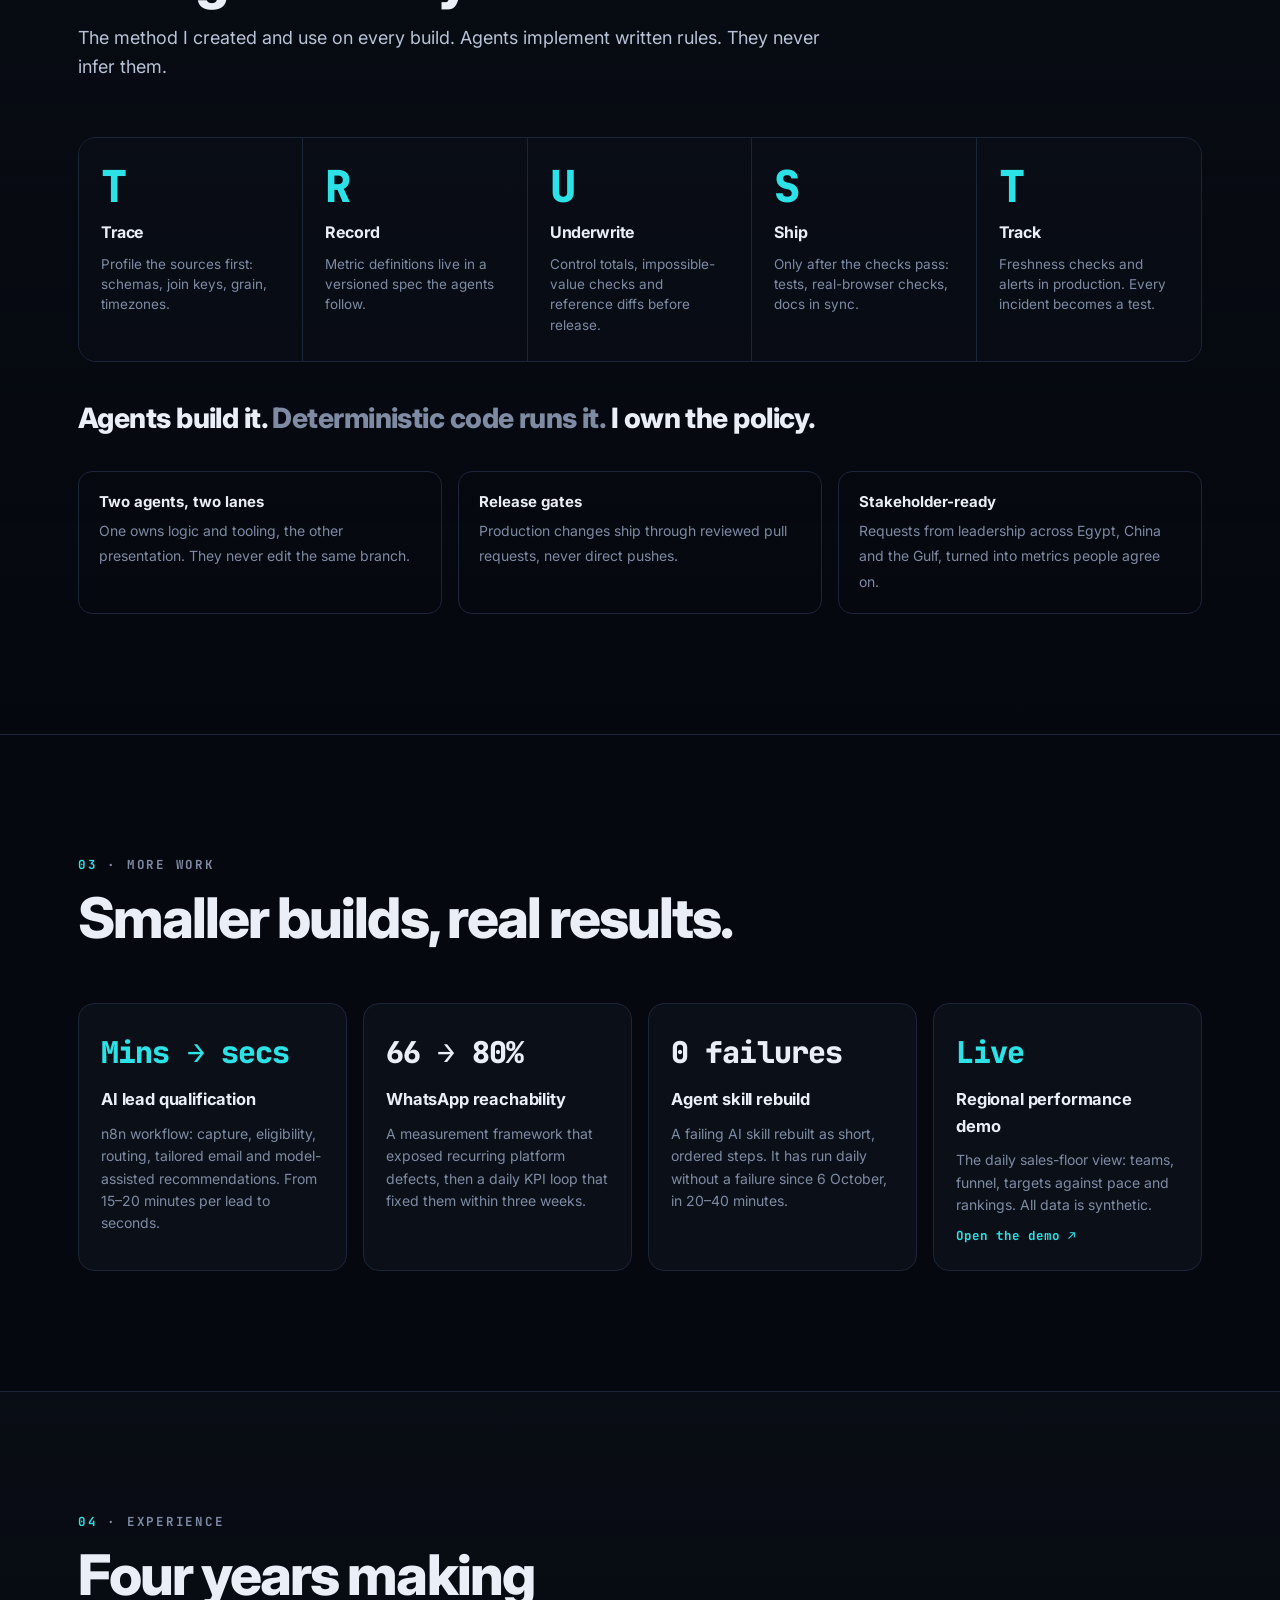
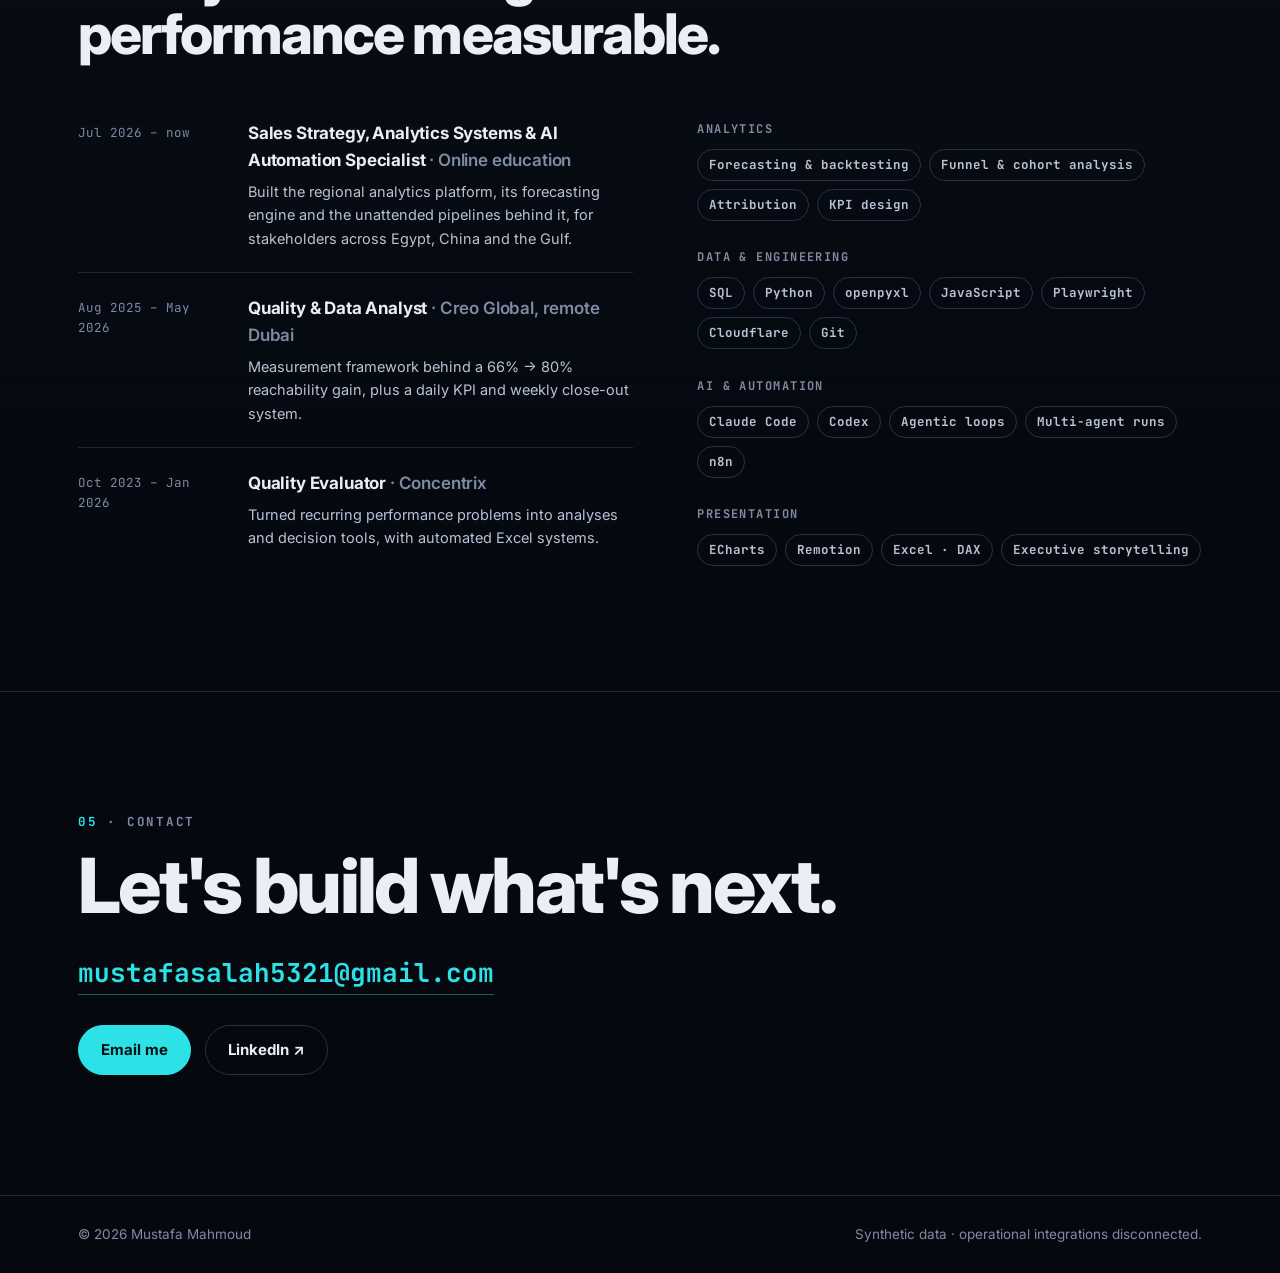
==== commit cb778ab8: "Add personal logo mark to nav and as favicon Co-Authored-By: Claude Opus 5.5 <noreply@anthropic.com>" ====
--- a/index.html
+++ b/index.html
@@ -6,6 +6,7 @@
 <meta name="robots" content="noindex,nofollow">
 <title>Mustafa Mahmoud | AI-Native Analytics Engineer</title>
 <meta name="description" content="Mustafa Mahmoud builds self-running analytics systems with agentic AI: a decision-layer platform, a forecasting engine and the pipelines behind them.">
+<link rel="icon" type="image/svg+xml" href="assets/logo.svg">
 <link rel="preconnect" href="https://fonts.googleapis.com">
 <link rel="preconnect" href="https://fonts.gstatic.com" crossorigin>
 <link href="https://fonts.googleapis.com/css2?family=Inter:wght@400;500;600;700;800&family=JetBrains+Mono:wght@500;700;800&display=swap" rel="stylesheet">
@@ -190,6 +191,7 @@
   .rv{opacity:1;transform:none}
   .chart .model,.chart .win,.chart .act{stroke-dashoffset:0}
 }
+.brand{display:inline-flex;align-items:center}.brand svg.logo{width:32px;height:32px;margin-right:12px;flex:none;transition:transform .25s}.brand:hover svg.logo{transform:rotate(-6deg) scale(1.06)}
 </style>
 </head>
 <body>
@@ -197,7 +199,7 @@
 
 <header>
   <div class="wrap nav">
-    <a class="brand" href="#top"><i></i>MUSTAFA MAHMOUD</a>
+    <a class="brand" href="#top"><svg class="logo" viewBox="0 0 48 48" aria-hidden="true"><rect x="1" y="1" width="46" height="46" rx="11" fill="#0b1018" stroke="#26324a" stroke-width="1.5"/><polyline points="8,36 8,14 16,26 24,14 24,34 40,12" fill="none" stroke="#2de2e6" stroke-width="3.8" stroke-linecap="round" stroke-linejoin="round"/><circle cx="40" cy="12" r="3.6" fill="#ffb020"/></svg>MUSTAFA MAHMOUD</a>
     <nav aria-label="Primary">
       <a href="#work">Work</a><a href="#how">How I work</a><a href="#experience">Experience</a><a href="#contact">Contact</a>
     </nav>
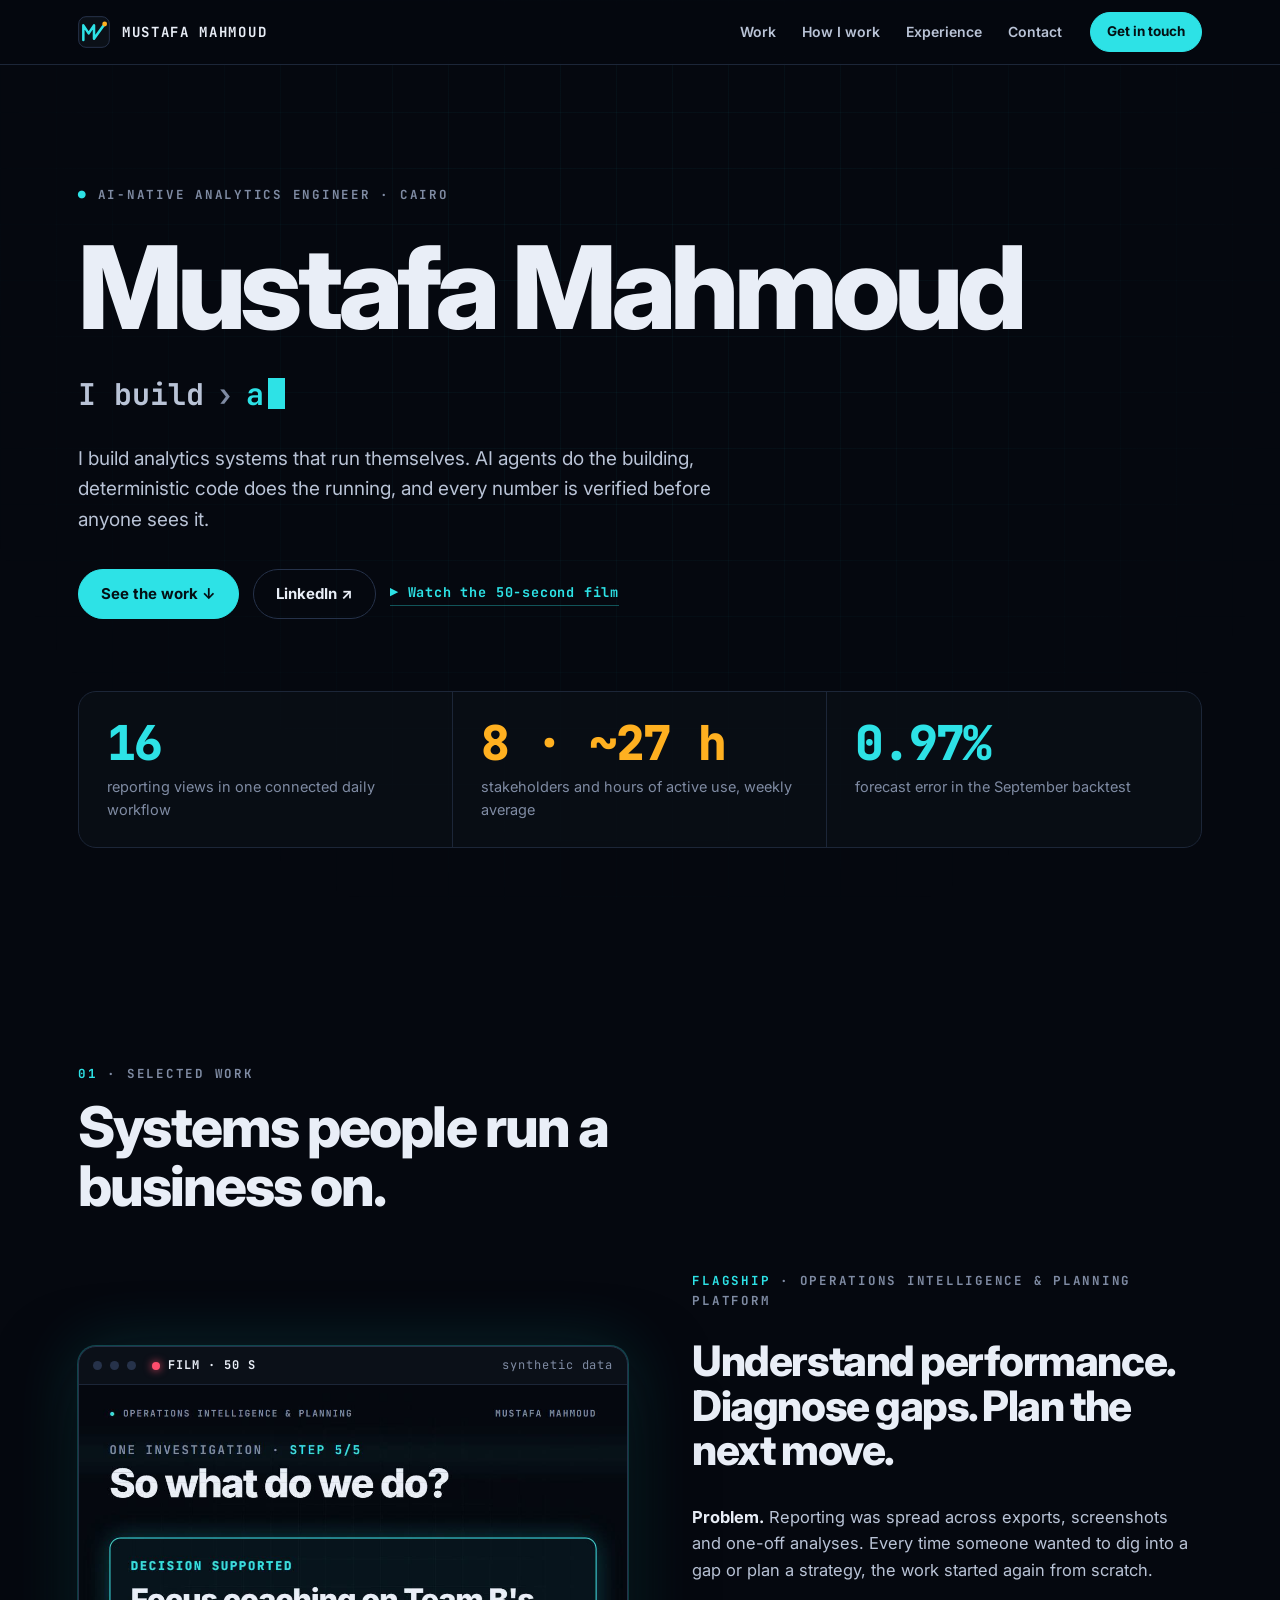
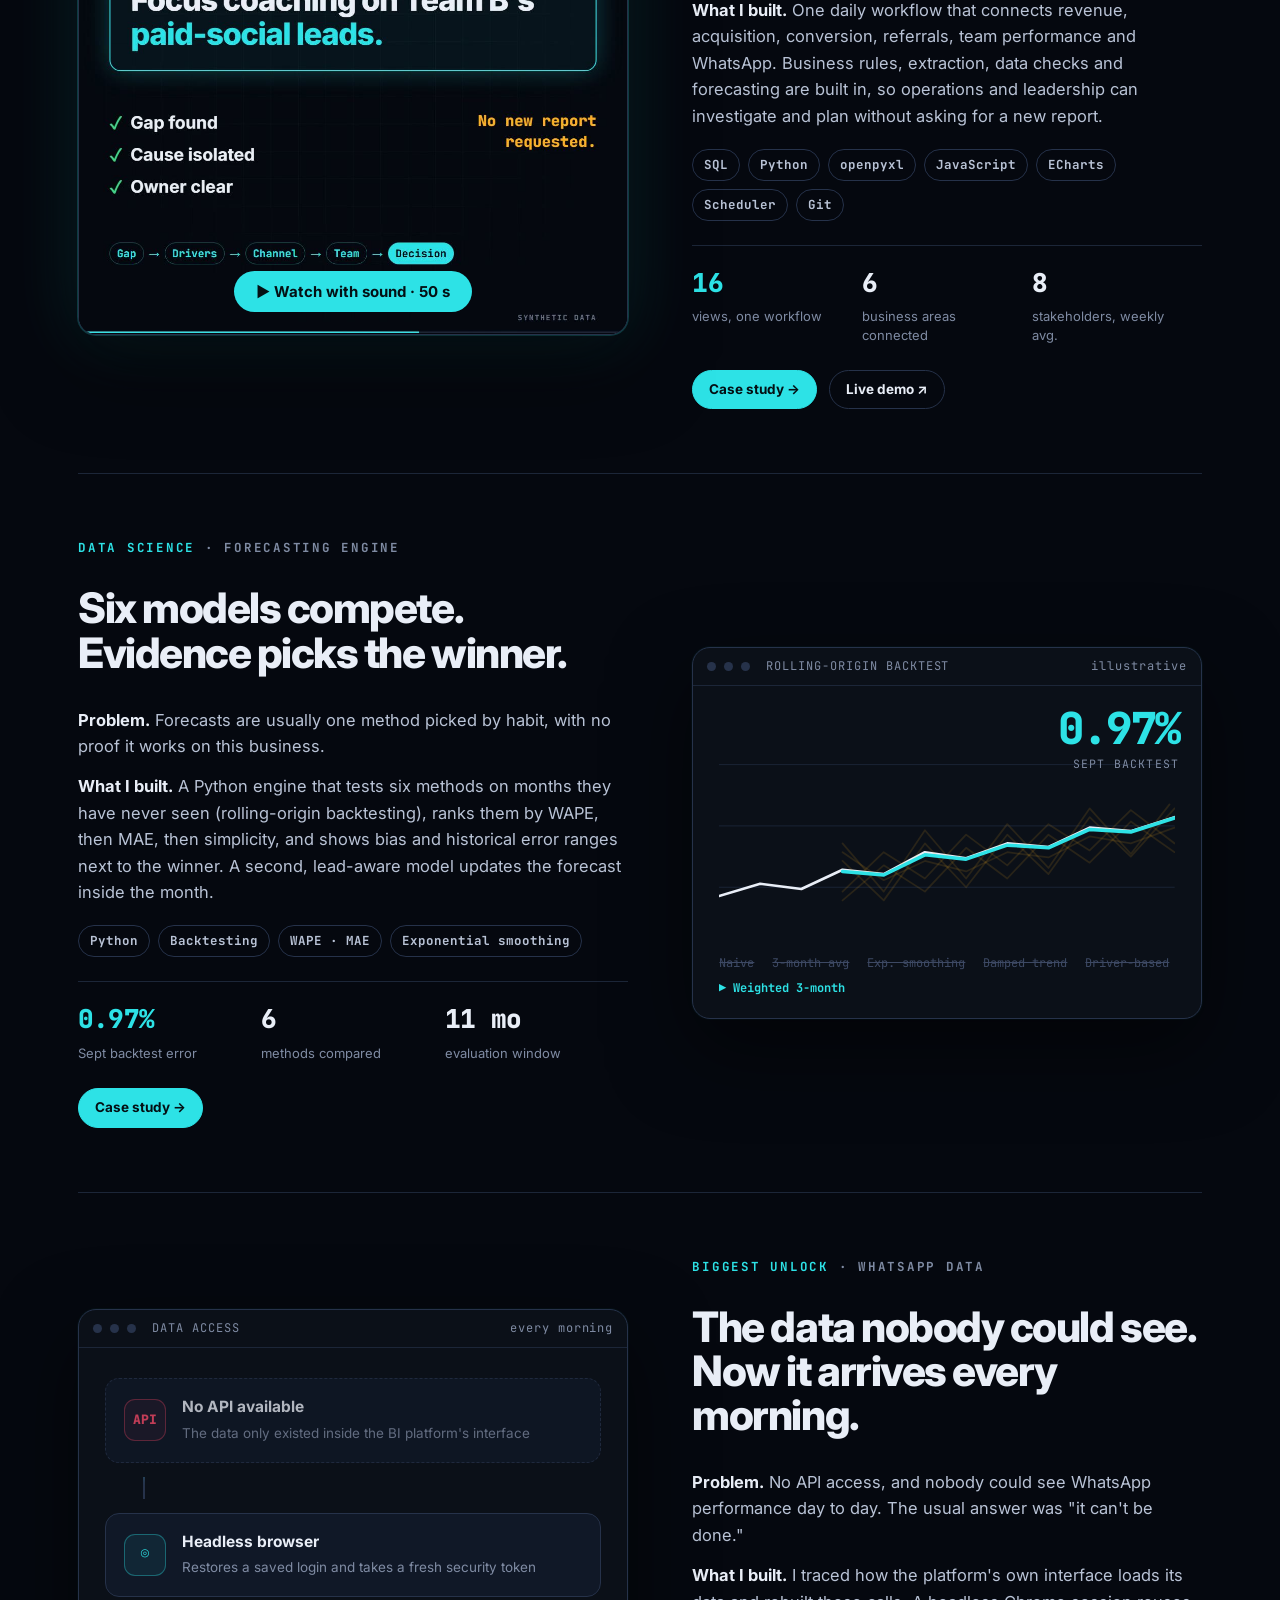
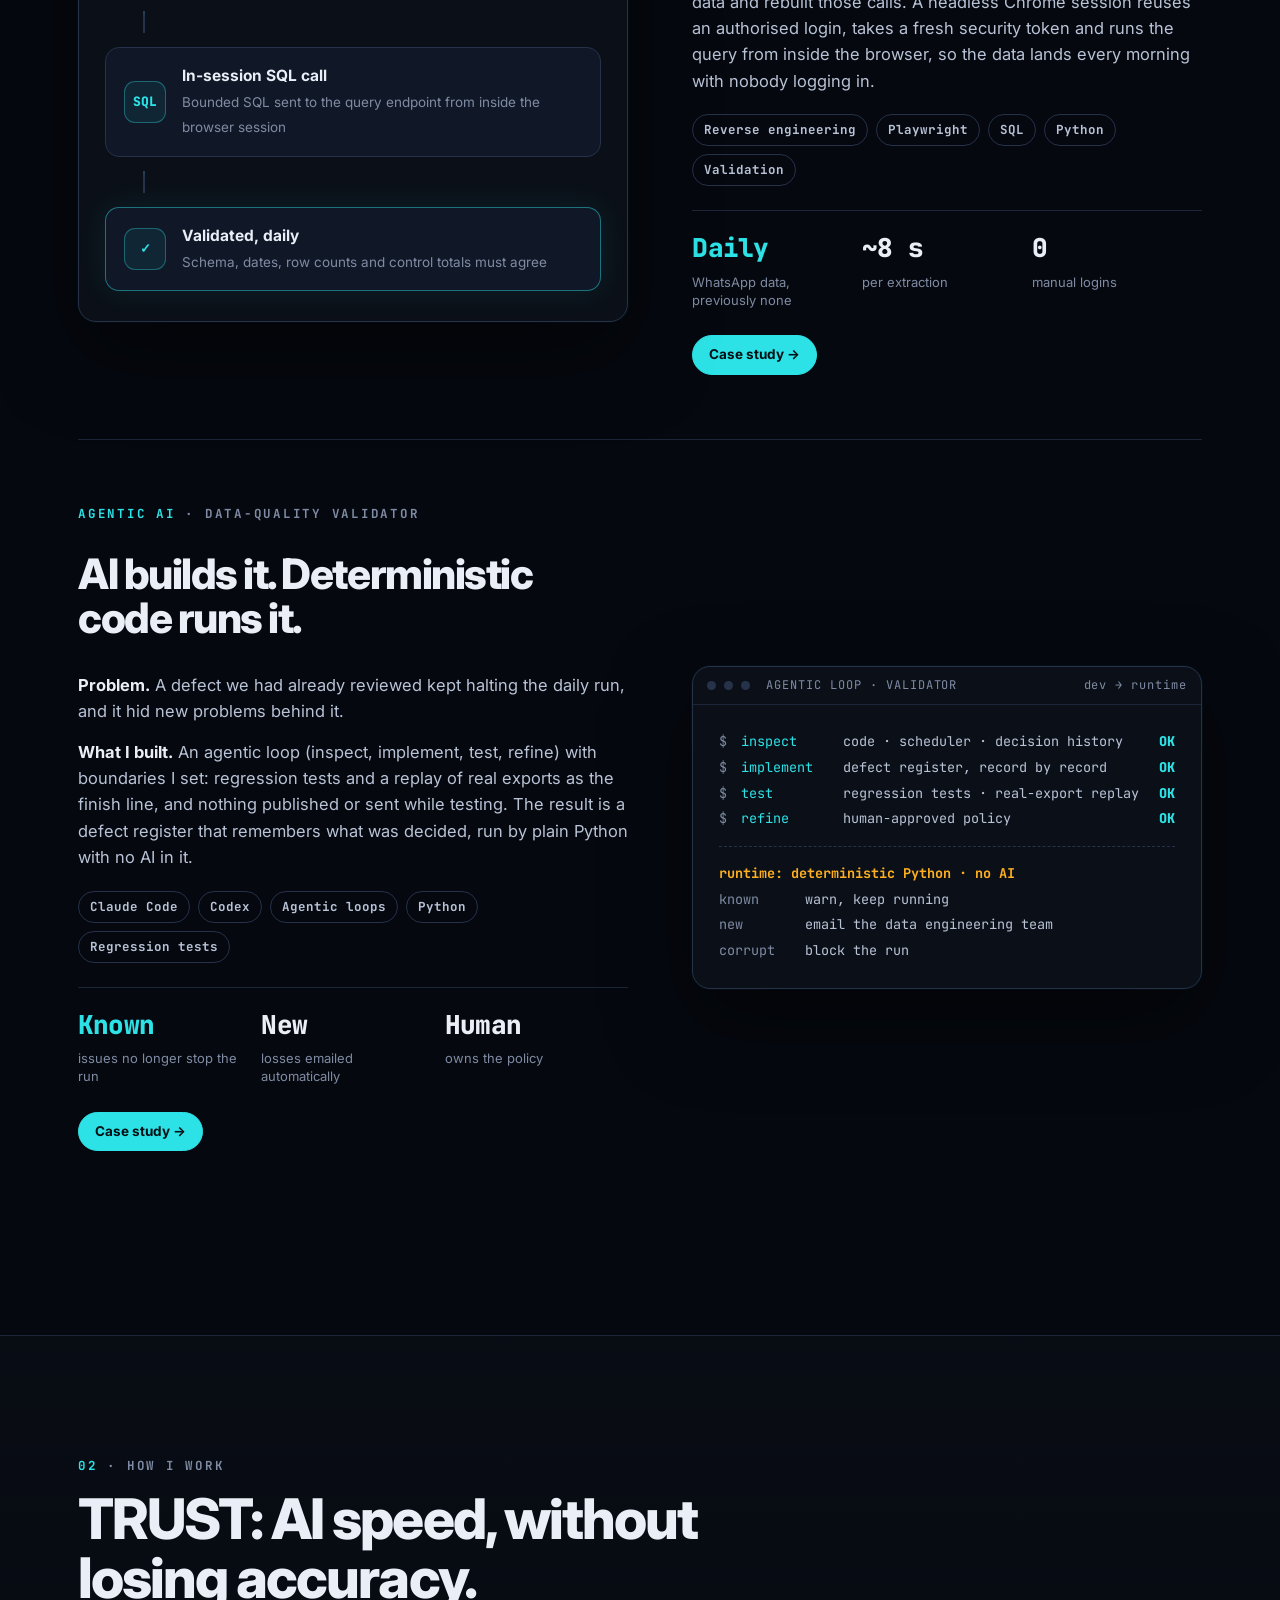
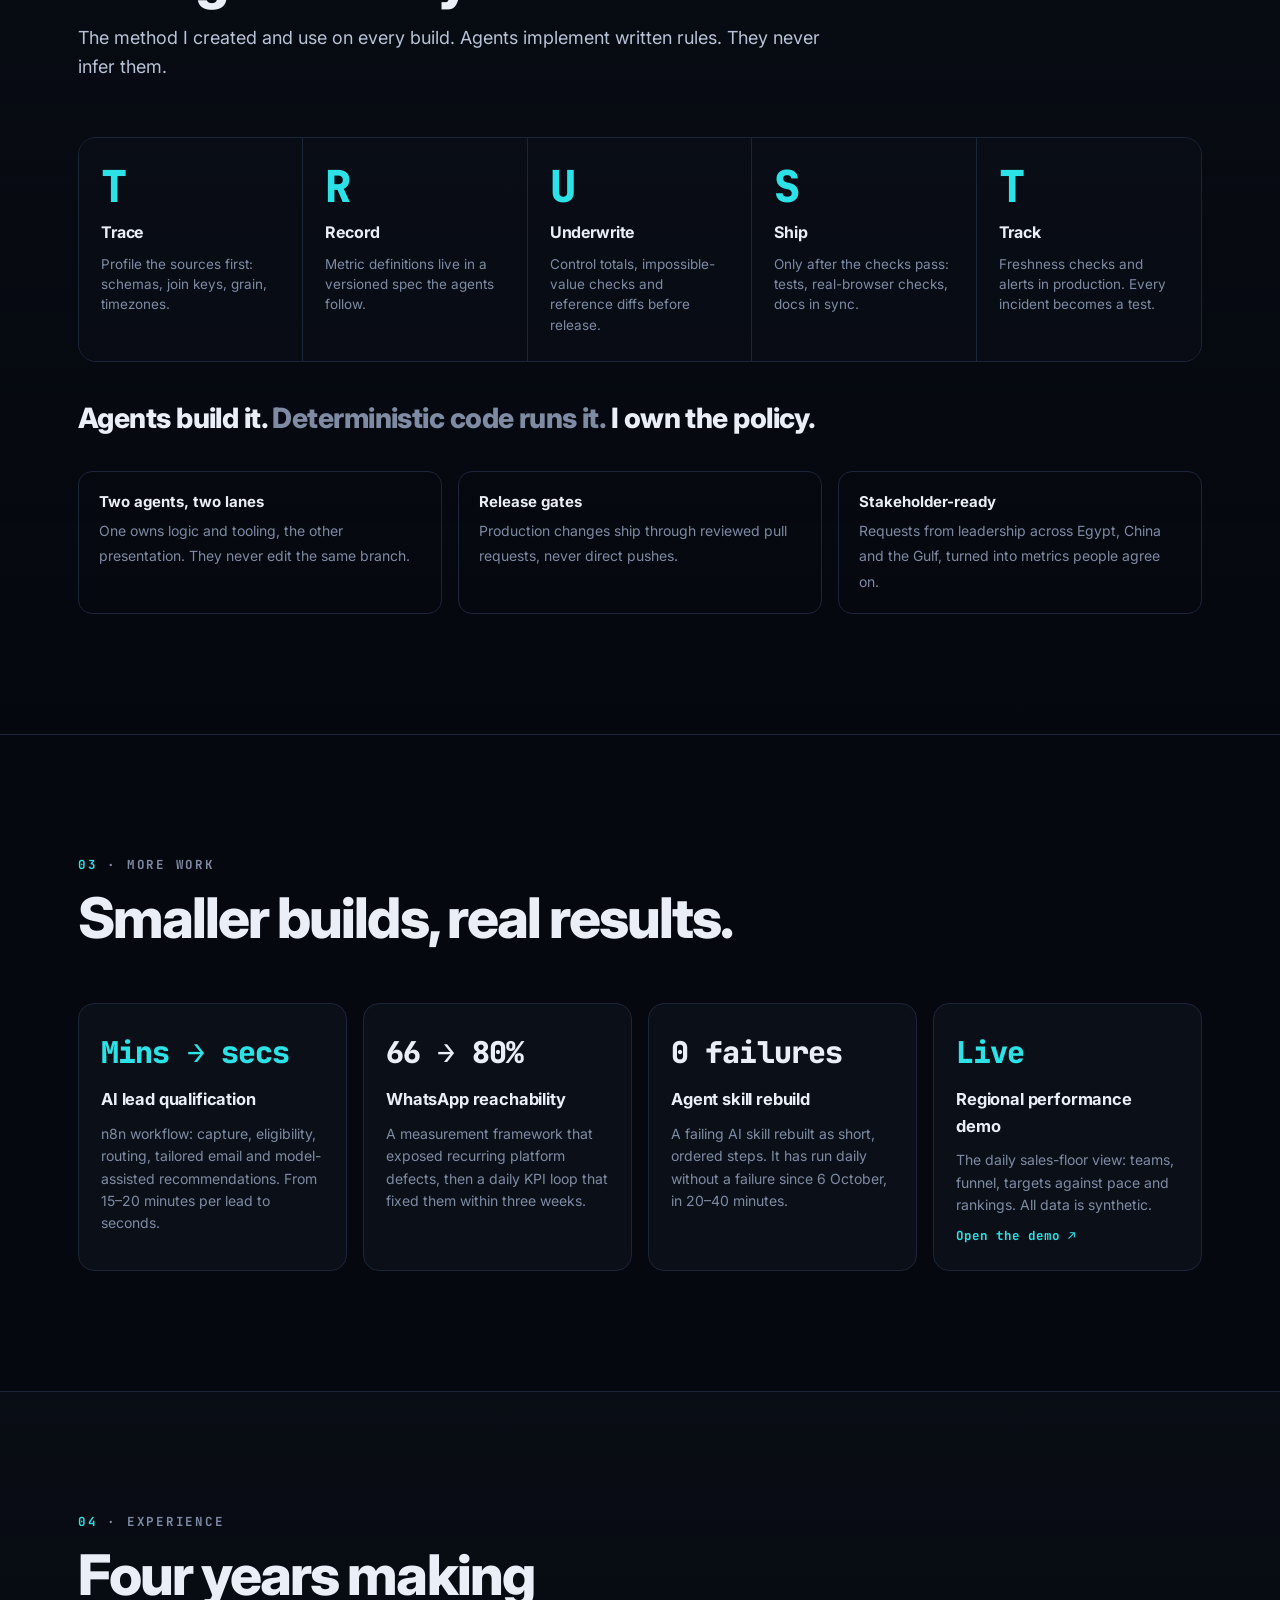
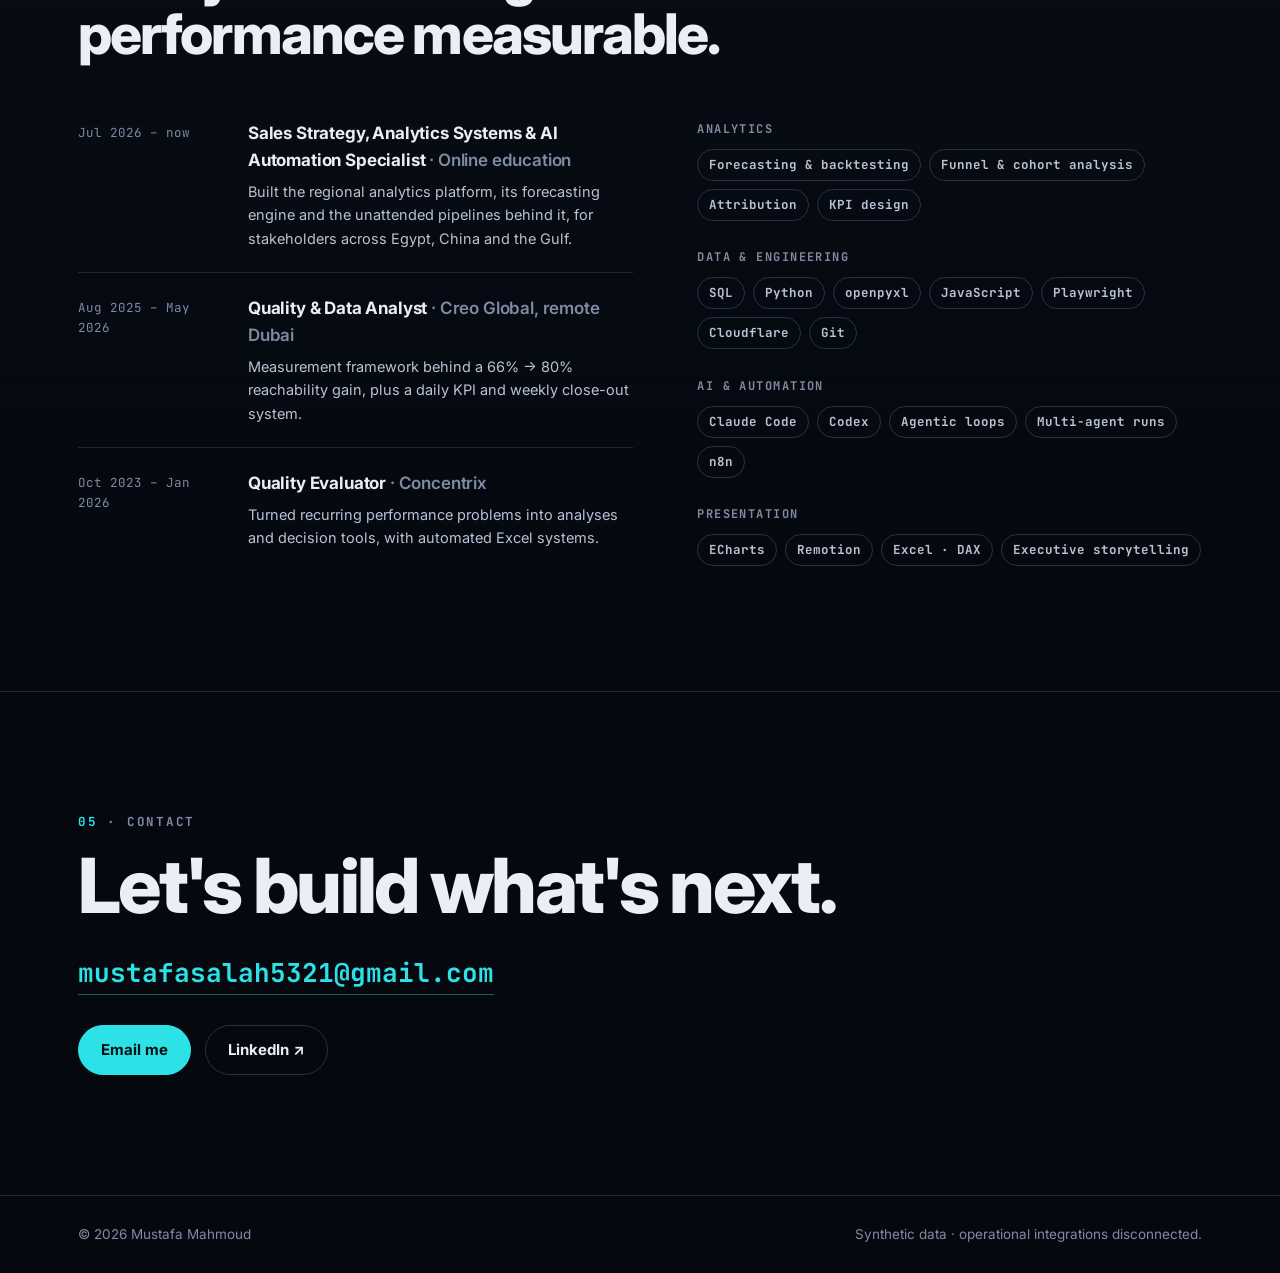
==== commit 1a99c2cd: "Promote launch film: muted in-view preview, sound-on CTA, REC frame, hero link Co-Authored-By: Claud" ====
--- a/index.html
+++ b/index.html
@@ -186,6 +186,20 @@
   .badge b{font-size:32px}
   .frame .bar em{display:none}
 }
+/* launch film */
+.frame.filmframe{box-shadow:0 30px 80px rgba(0,0,0,.5),0 0 0 1px rgba(45,226,230,.28),0 0 70px rgba(45,226,230,.16)}
+.filmwrap{position:relative}
+.filmwrap video{width:100%;aspect-ratio:1/1;background:#05080f;display:block}
+.rec{display:inline-flex;align-items:center;gap:8px;margin-left:8px;color:var(--ink);font-weight:700}
+.rec b{width:8px;height:8px;border-radius:50%;background:#ff4d6d;box-shadow:0 0 8px #ff4d6d;animation:recblink 1.4s infinite}
+@keyframes recblink{50%{opacity:.25}}
+.soundon{position:absolute;left:50%;bottom:22px;transform:translateX(-50%);display:inline-flex;align-items:center;gap:8px;font:700 15px/1 var(--sans);color:#041014;background:var(--cyan);border:0;border-radius:999px;padding:13px 22px;cursor:pointer;white-space:nowrap;animation:soundpulse 2.2s infinite}
+.soundon:hover{filter:brightness(1.12)}
+.soundon.big{bottom:50%;transform:translate(-50%,50%);font-size:18px;padding:17px 30px}
+.soundon[hidden]{display:none}
+@keyframes soundpulse{0%{box-shadow:0 10px 30px rgba(0,0,0,.5),0 0 0 0 rgba(45,226,230,.55)}70%{box-shadow:0 10px 30px rgba(0,0,0,.5),0 0 0 18px rgba(45,226,230,0)}100%{box-shadow:0 10px 30px rgba(0,0,0,.5),0 0 0 0 rgba(45,226,230,0)}}
+.filmlink{align-self:center;font-family:var(--mono);font-size:13.5px;font-weight:700;letter-spacing:.06em;color:var(--cyan);text-decoration:none;border-bottom:1px solid rgba(45,226,230,.35);padding-bottom:2px}
+.filmlink:hover{border-color:var(--cyan)}
 @media (prefers-reduced-motion:reduce){
   *{animation:none!important;transition:none!important;scroll-behavior:auto!important}
   .rv{opacity:1;transform:none}
@@ -219,6 +233,7 @@
     <div class="cta">
       <a class="btn primary" href="#work">See the work ↓</a>
       <a class="btn" href="https://www.linkedin.com/in/mustafa-mahmoud-0bbb10228" target="_blank" rel="noopener">LinkedIn ↗</a>
+      <a class="filmlink" href="#film">▶ Watch the 50-second film</a>
     </div>
     <div class="kpis rv">
       <div><b class="c">16</b><span>reporting views in one connected daily workflow</span></div>
@@ -238,10 +253,7 @@
     <!-- Project 1 -->
     <article class="proj rv">
       <div class="visual">
-        <div class="frame">
-          <div class="bar"><i></i><i></i><i></i><span style="margin-left:8px">LAUNCH FILM</span><em>50 s · synthetic data</em></div>
-          <video src="assets/launch.mp4" poster="assets/launch-poster.jpg" controls playsinline preload="none"></video>
-        </div>
+        <div class="frame filmframe" data-film id="film"><div class="bar"><i></i><i></i><i></i><span class="rec"><b></b>FILM · 50 S</span><em>synthetic data</em></div><div class="filmwrap"><video src="assets/launch.mp4" poster="assets/launch-poster.jpg" muted loop playsinline preload="none"></video><button class="soundon" type="button">▶ Watch with sound · 50 s</button></div></div>
       </div>
       <div class="story">
         <div class="eyebrow"><b>Flagship</b> · Operations Intelligence &amp; Planning Platform</div>
@@ -457,5 +469,6 @@
   document.querySelectorAll('.rv').forEach(function(n){io.observe(n)});
 })();
 </script>
+<script src="assets/film.js"></script>
 </body>
 </html>
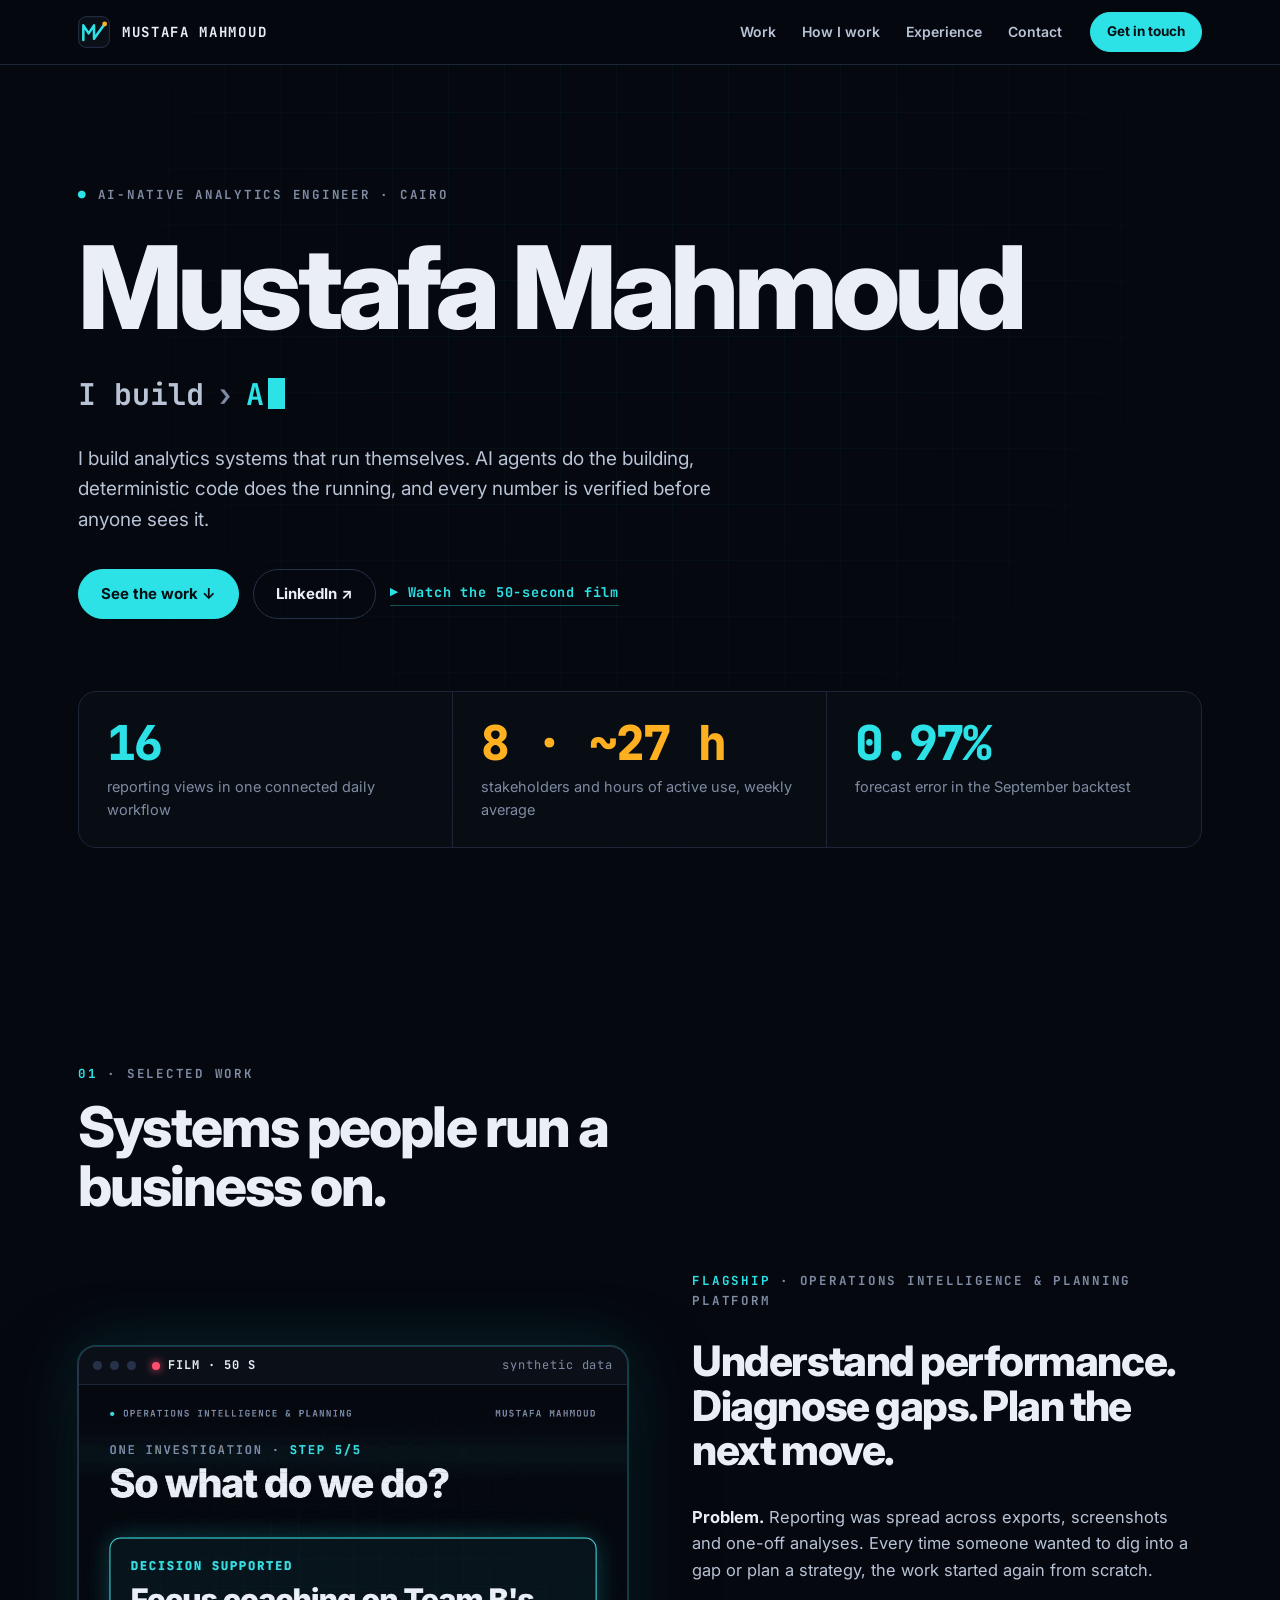
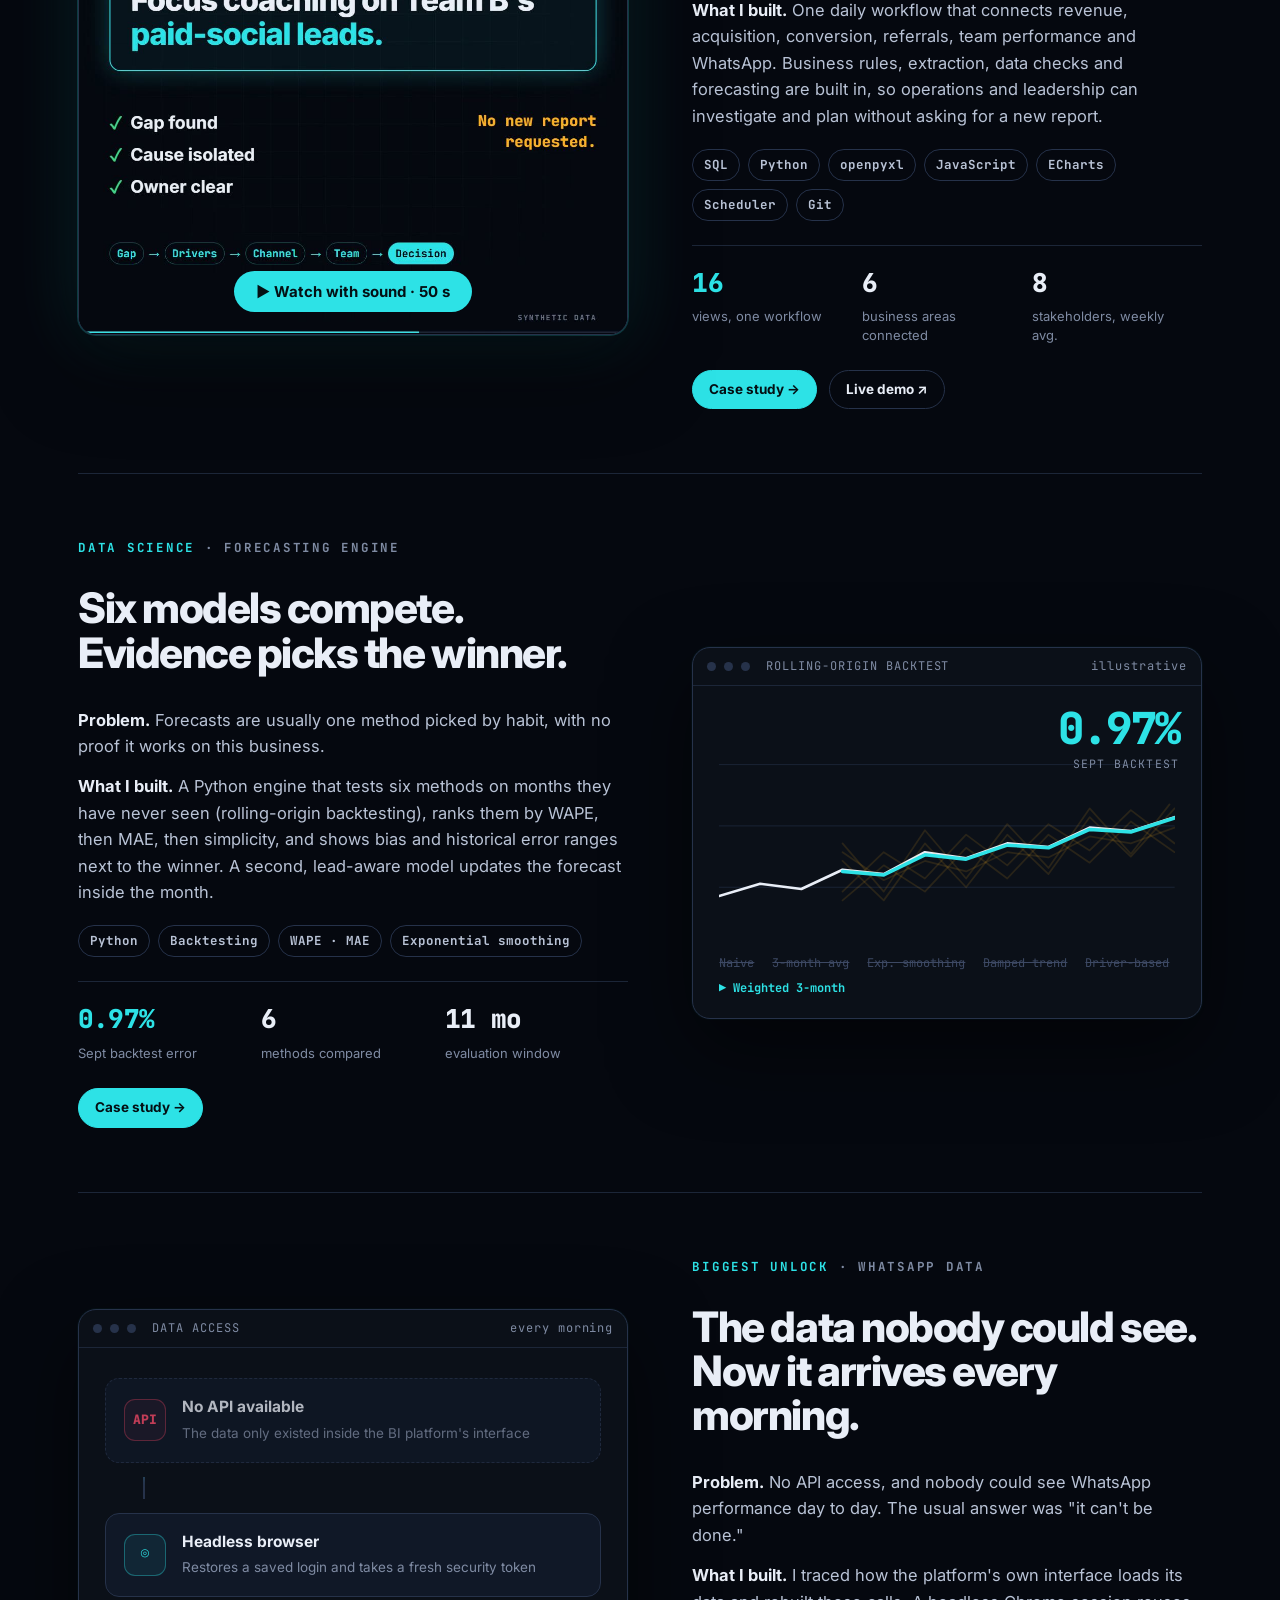
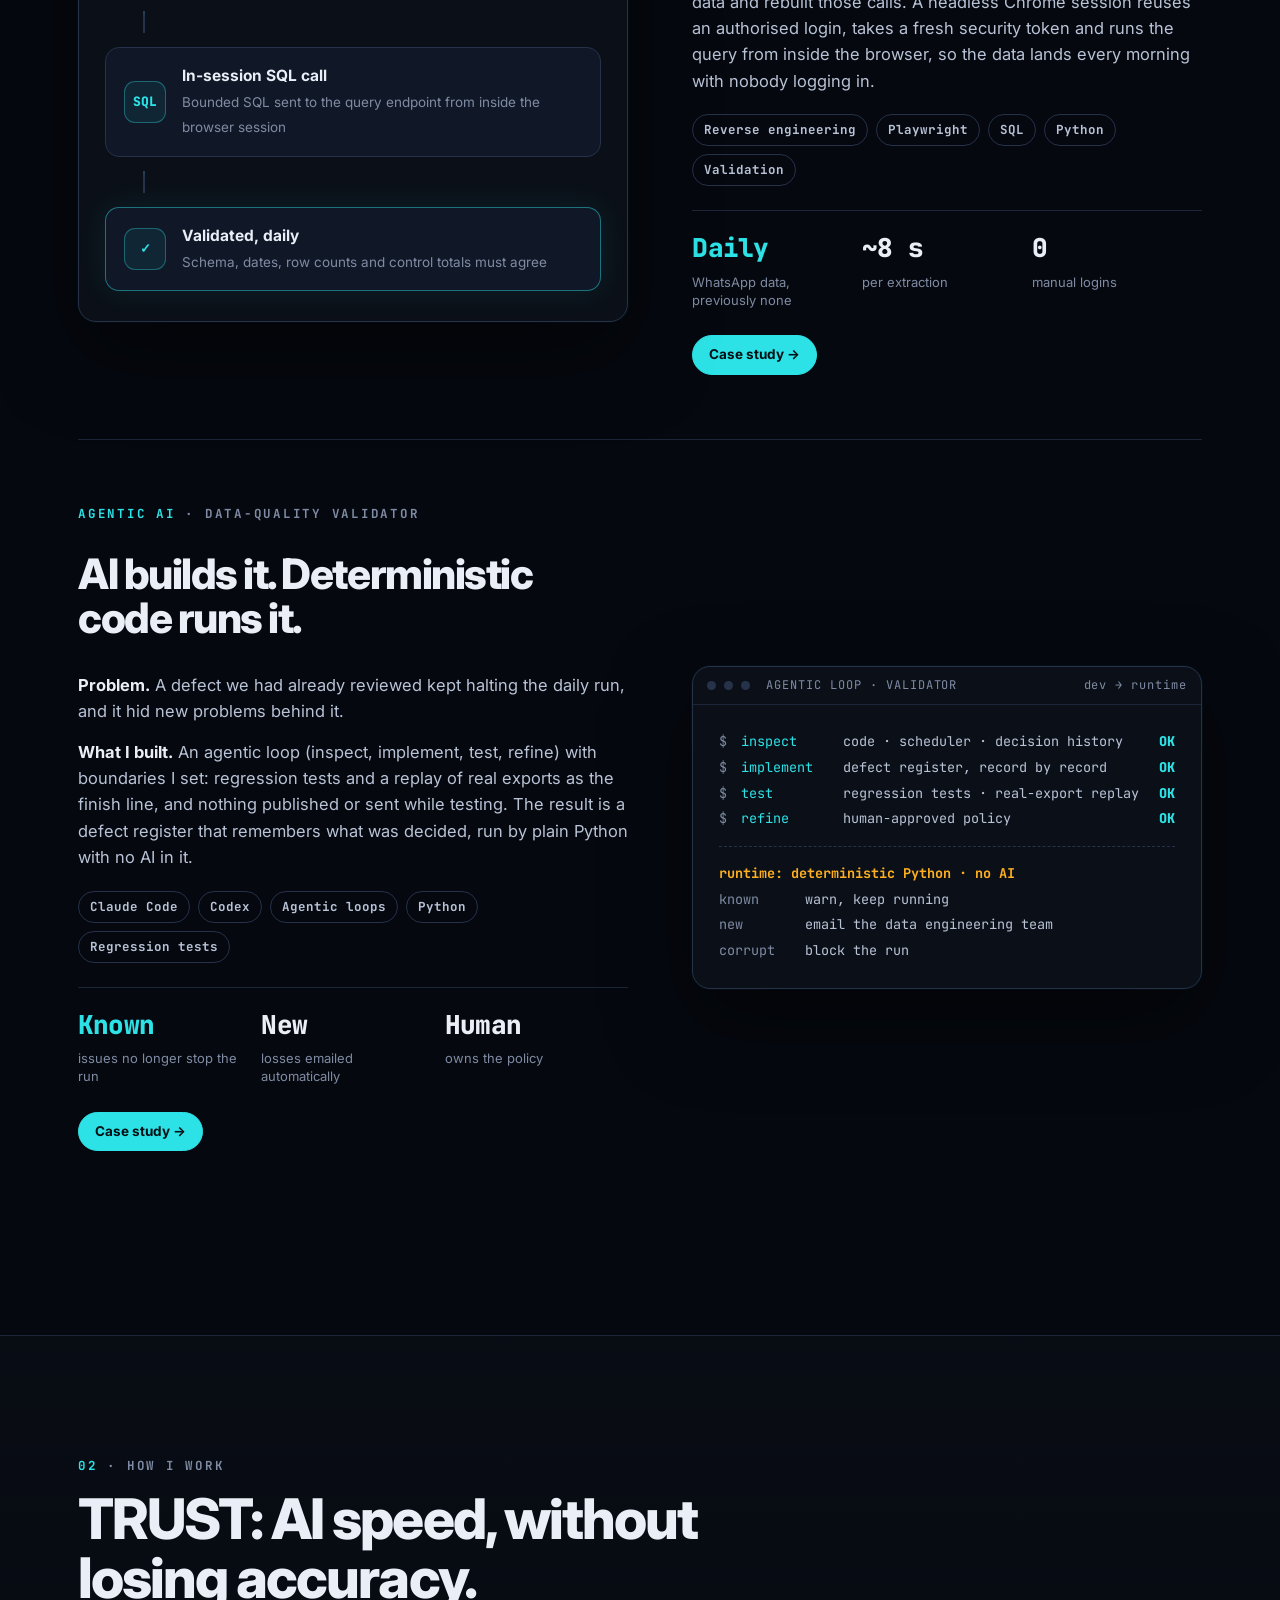
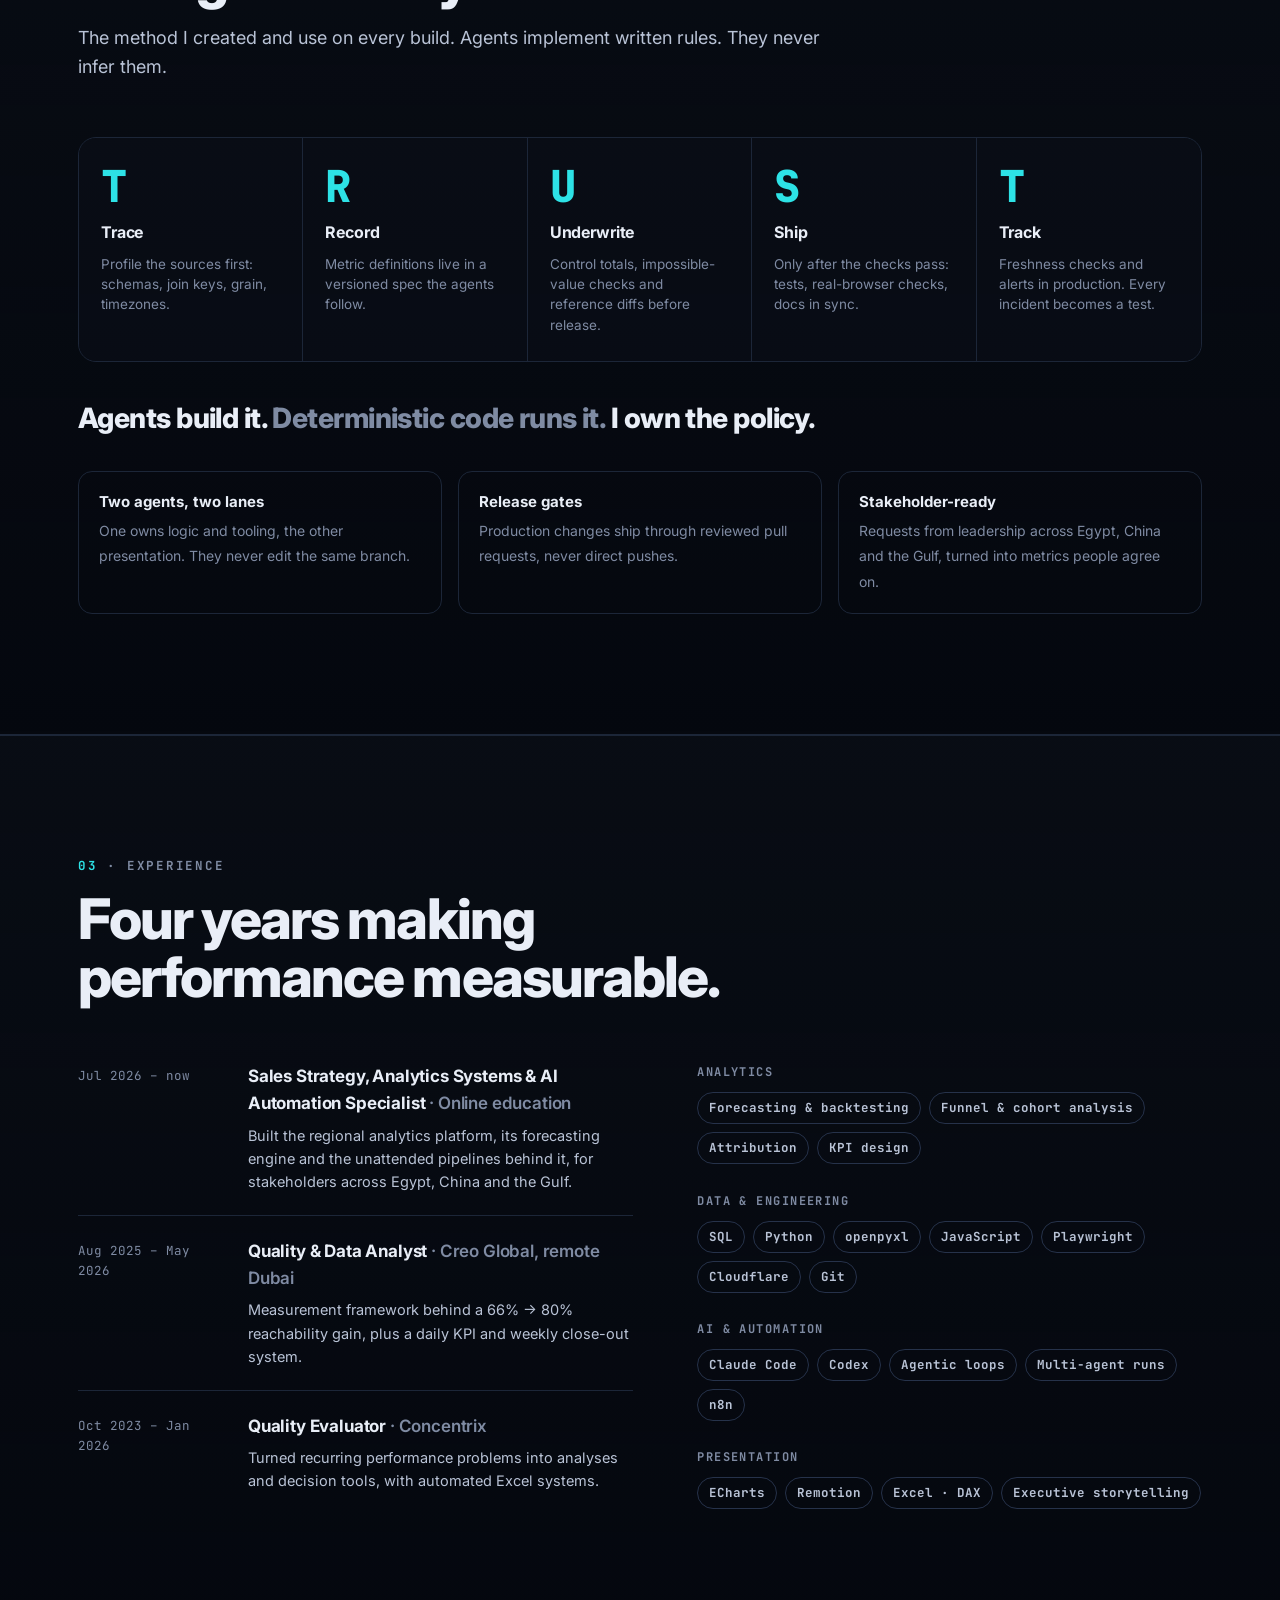
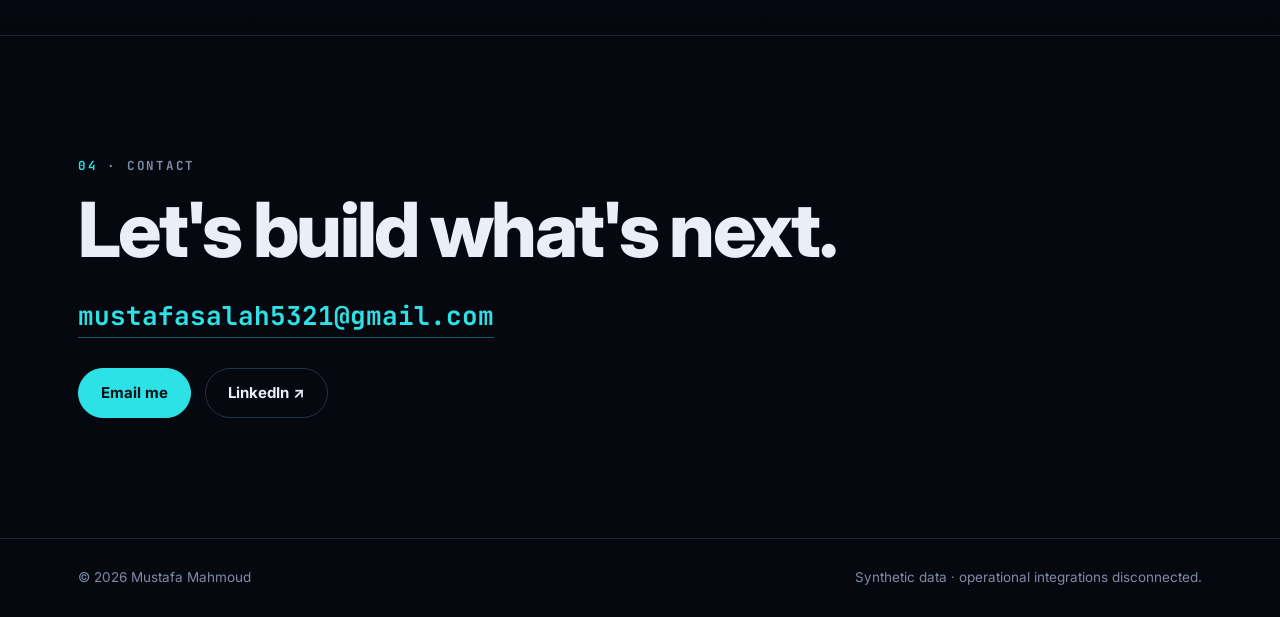
==== commit 8bb7c264: "Remove 'More work' section; keep focus on the four case studies Co-Authored-By: Claude Opus 5.5 <nor" ====
--- a/index.html
+++ b/index.html
@@ -394,26 +394,10 @@
     </div>
   </div>
 </section>
-
-<section id="more">
-  <div class="wrap">
-    <div class="sec-head rv">
-      <div class="eyebrow"><b>03</b> · More work</div>
-      <h2>Smaller builds, real results.</h2>
-    </div>
-    <div class="tiles rv">
-      <div class="tile"><b class="c">Mins → secs</b><h4>AI lead qualification</h4><p>n8n workflow: capture, eligibility, routing, tailored email and model-assisted recommendations. From 15–20 minutes per lead to seconds.</p></div>
-      <div class="tile"><b>66 → 80%</b><h4>WhatsApp reachability</h4><p>A measurement framework that exposed recurring platform defects, then a daily KPI loop that fixed them within three weeks.</p></div>
-      <div class="tile"><b>0 failures</b><h4>Agent skill rebuild</h4><p>A failing AI skill rebuilt as short, ordered steps. It has run daily without a failure since 6 October, in 20–40 minutes.</p></div>
-      <a class="tile" href="demo/" target="_blank" rel="noopener"><b class="c">Live</b><h4>Regional performance demo</h4><p>The daily sales-floor view: teams, funnel, targets against pace and rankings. All data is synthetic.</p><span class="go">Open the demo ↗</span></a>
-    </div>
-  </div>
-</section>
-
 <section id="experience" class="band">
   <div class="wrap">
     <div class="sec-head rv">
-      <div class="eyebrow"><b>04</b> · Experience</div>
+      <div class="eyebrow"><b>03</b> · Experience</div>
       <h2>Four years making performance measurable.</h2>
     </div>
     <div class="xp rv">
@@ -434,7 +418,7 @@
 
 <section id="contact" class="contact">
   <div class="wrap rv">
-    <div class="eyebrow"><b>05</b> · Contact</div>
+    <div class="eyebrow"><b>04</b> · Contact</div>
     <h2 style="margin-top:14px">Let's build what's next.</h2>
     <a class="mail" href="mailto:mustafasalah5321@gmail.com">mustafasalah5321@gmail.com</a>
     <div class="cta" style="display:flex;gap:14px;margin-top:30px;flex-wrap:wrap">
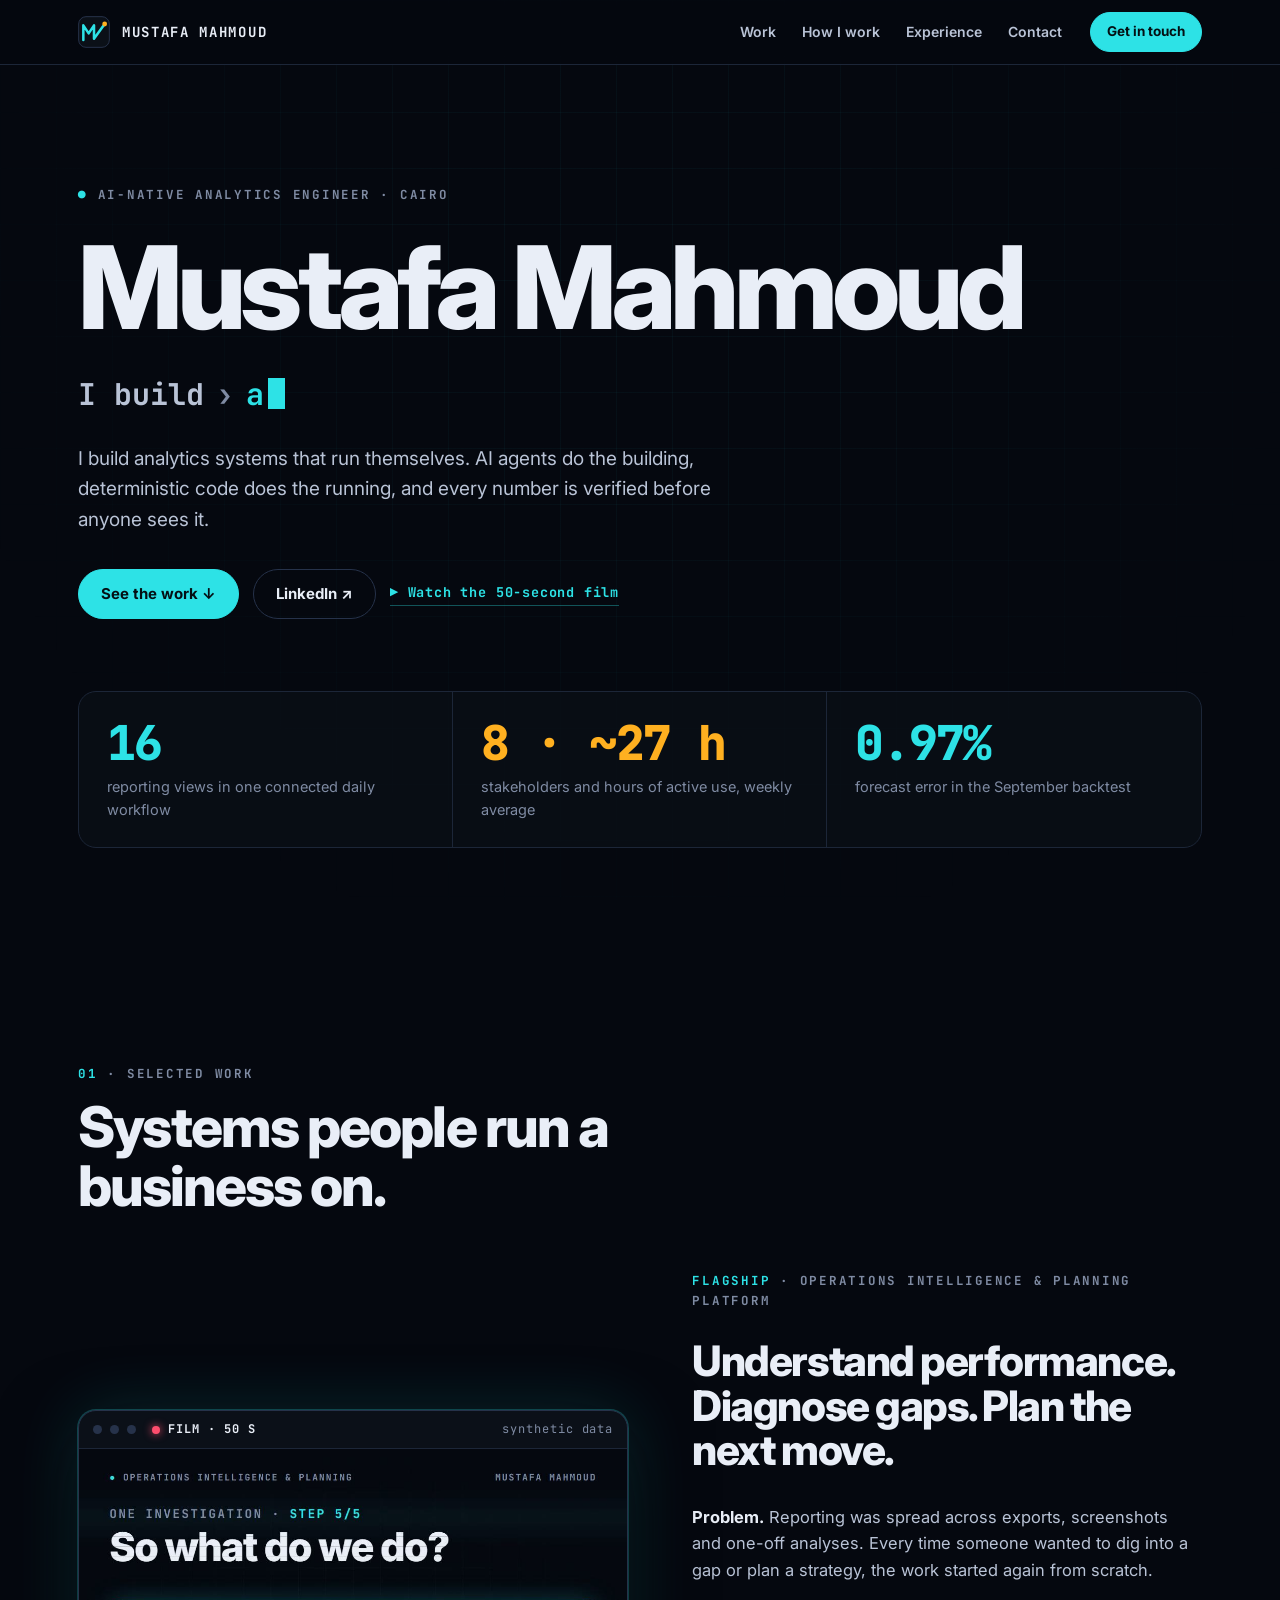
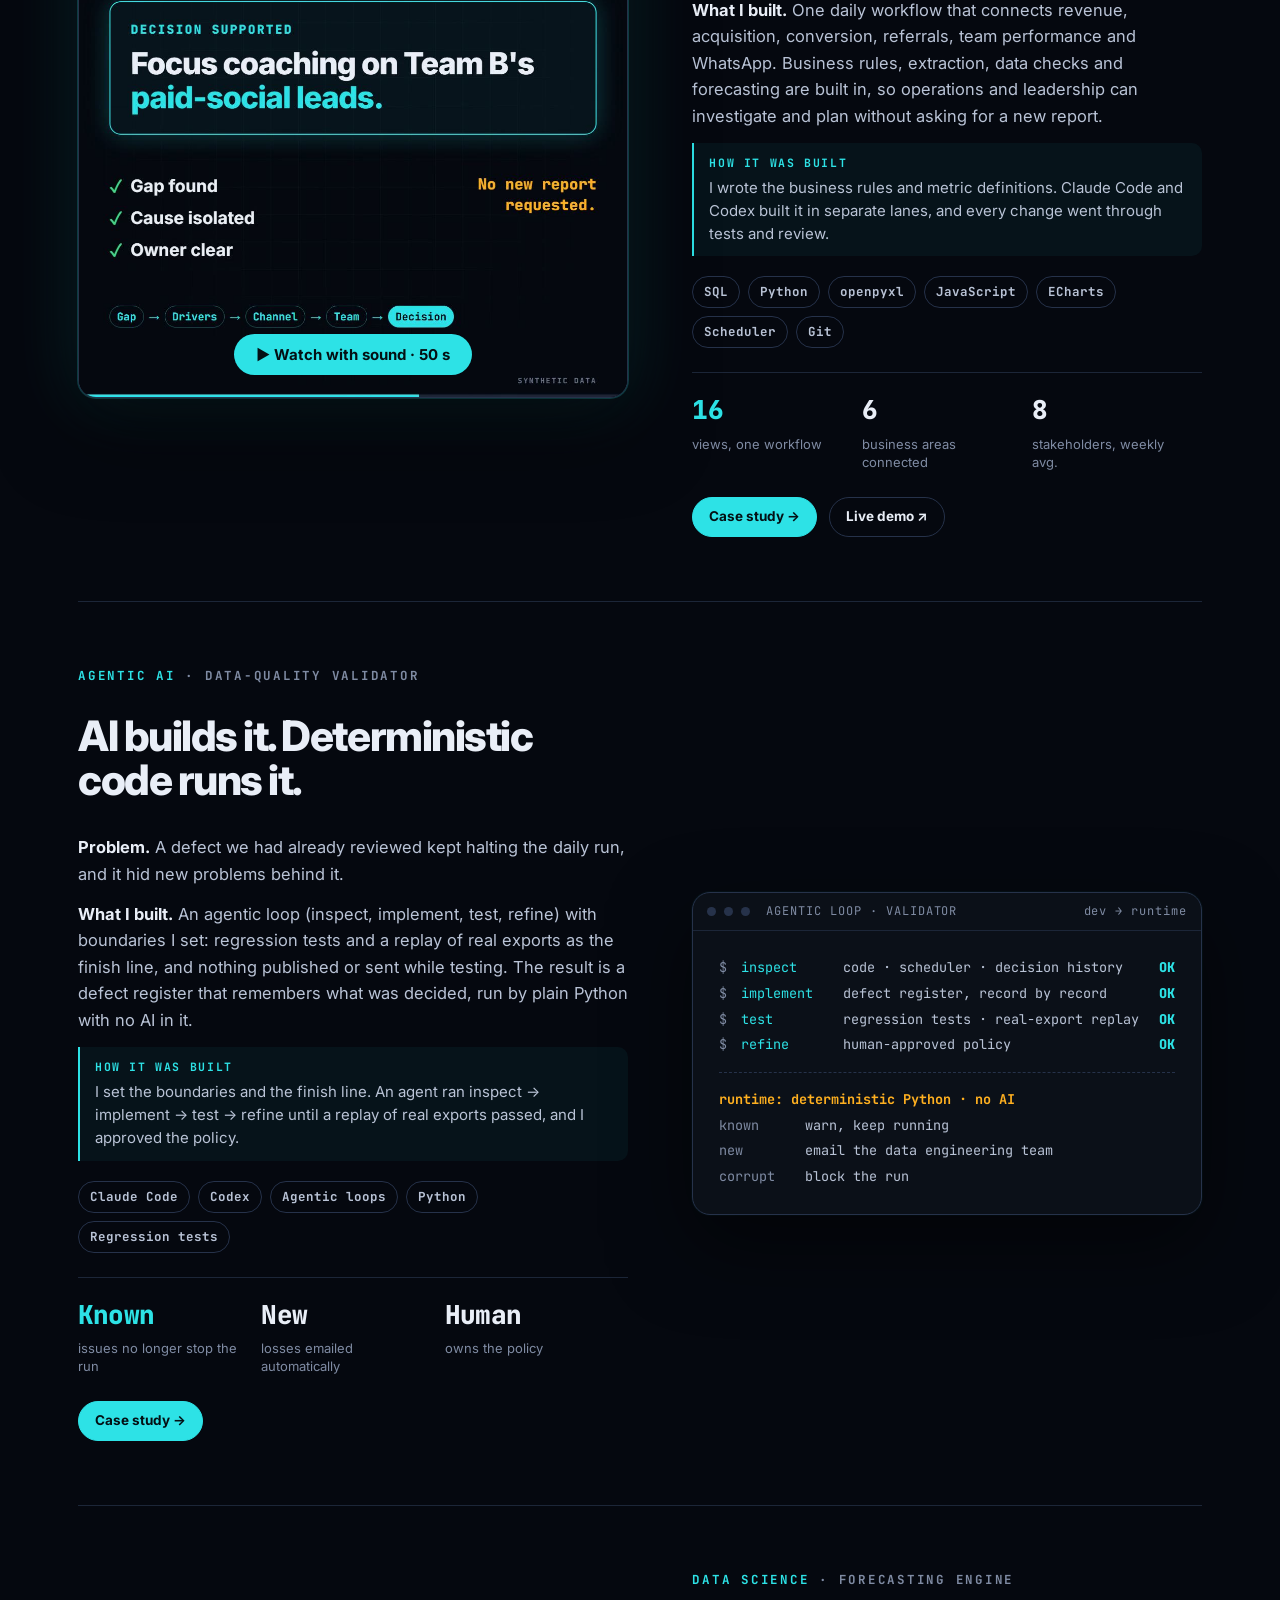
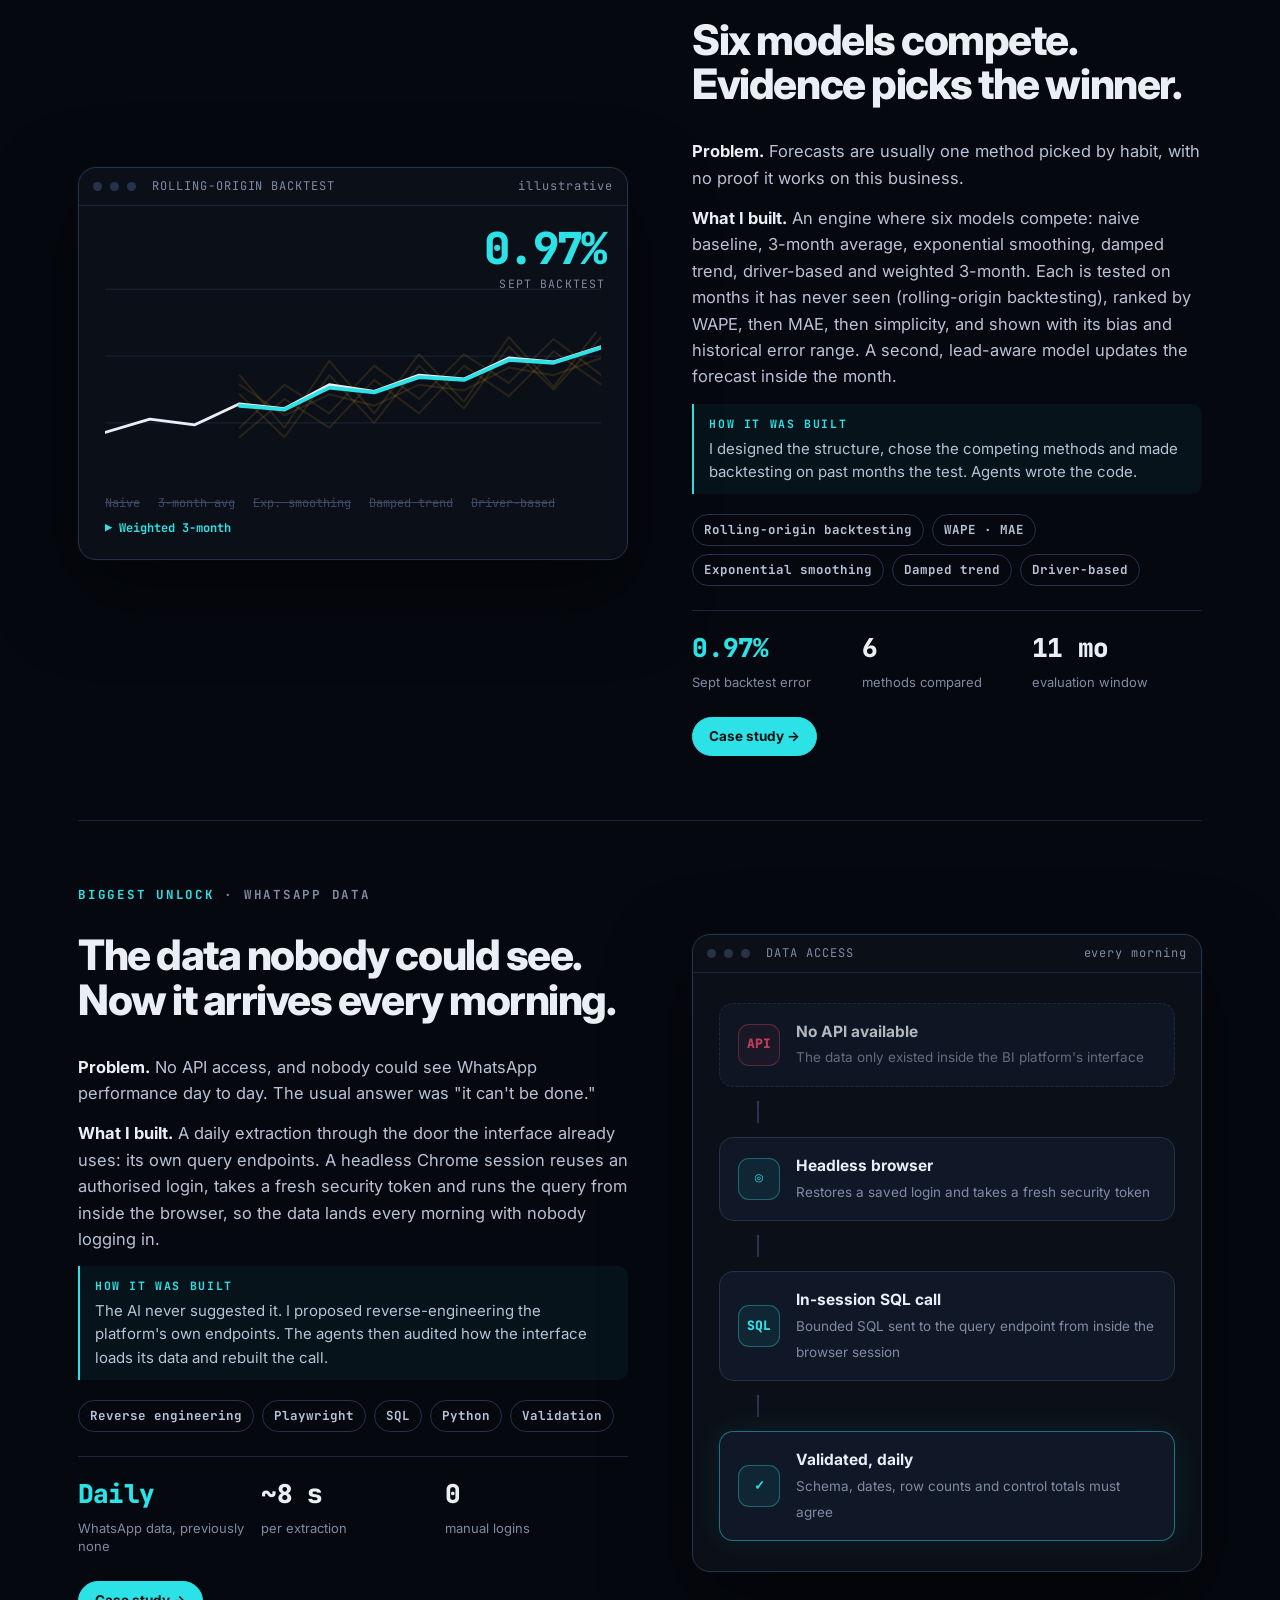
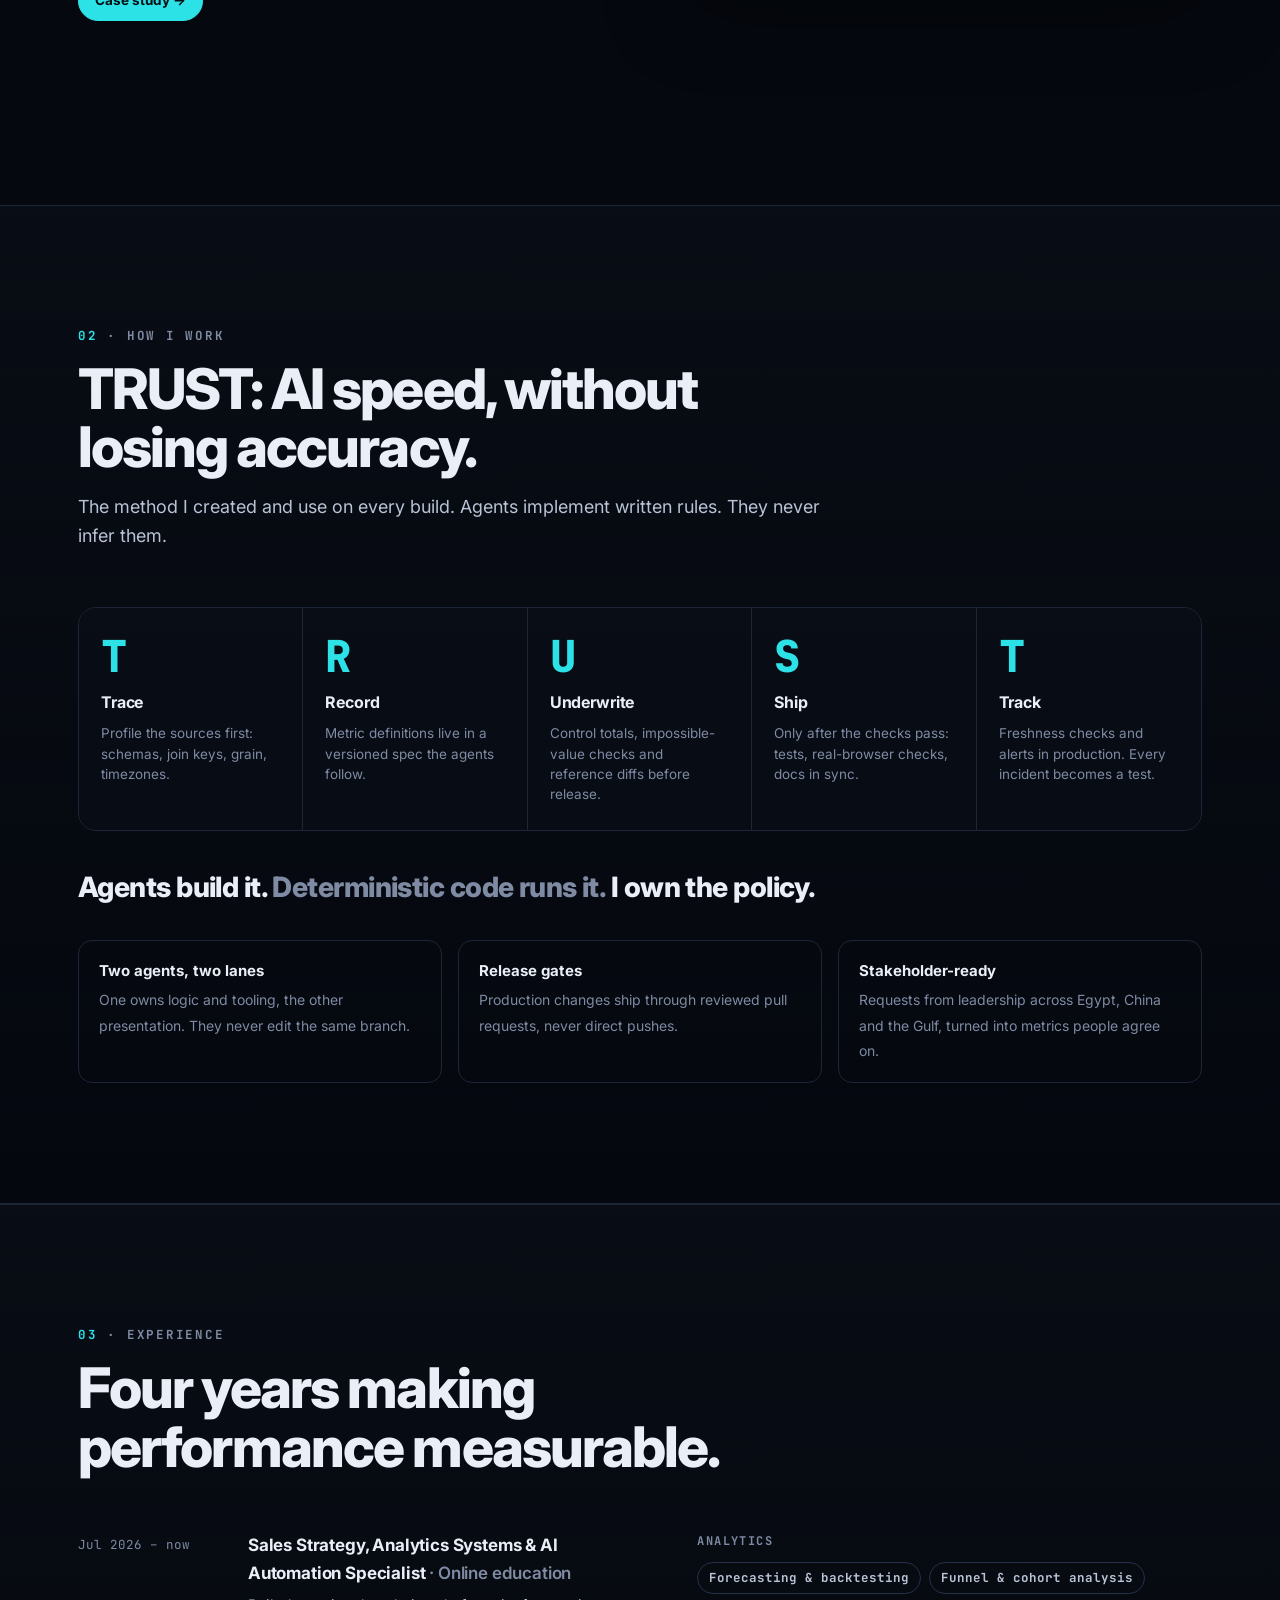
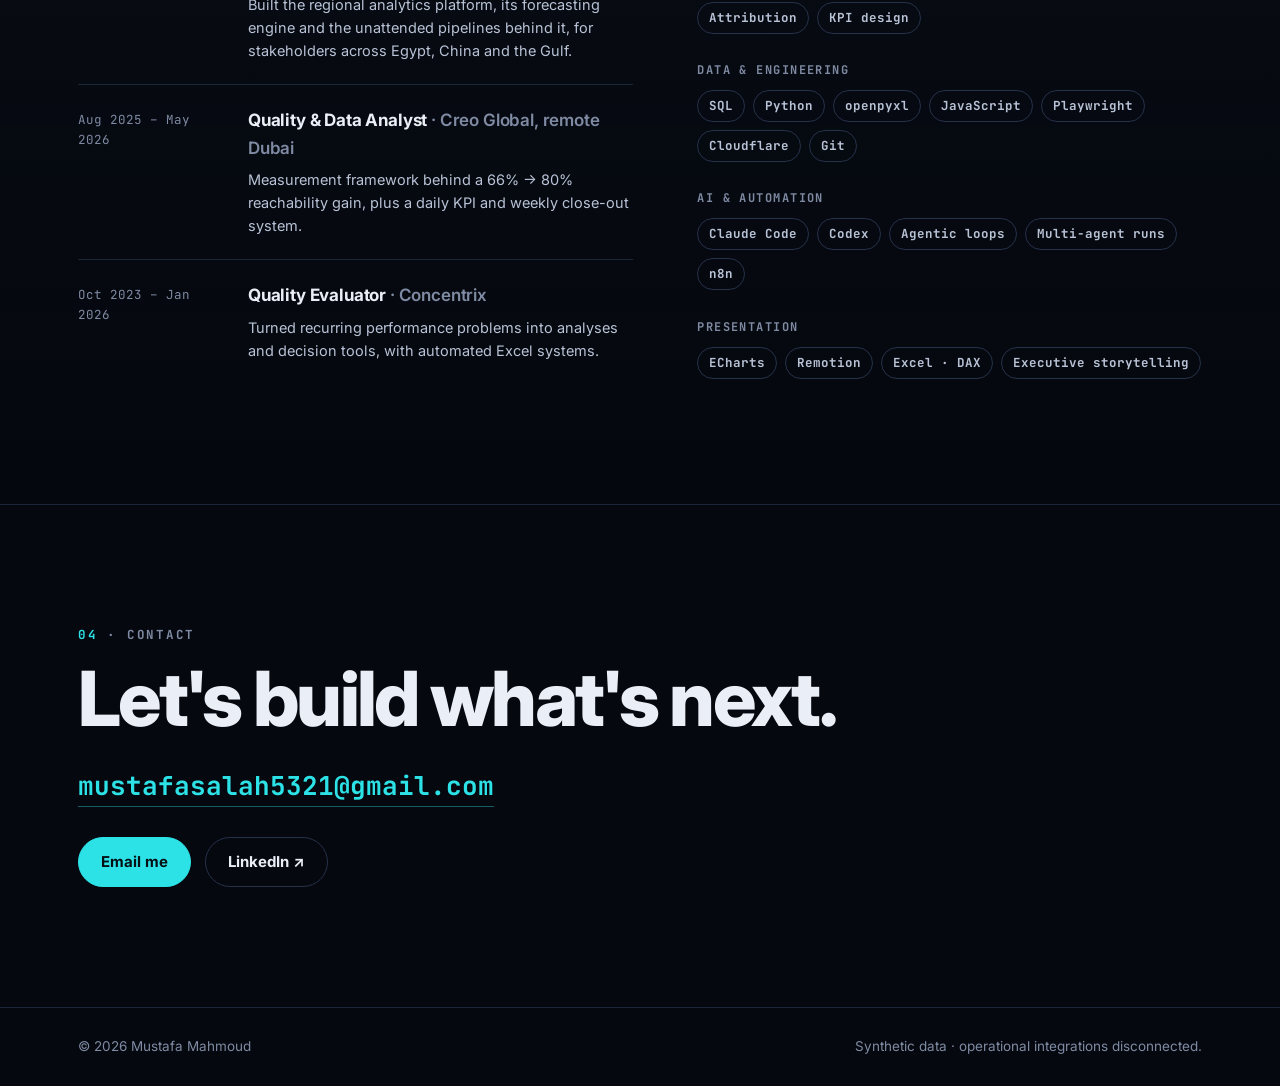
==== commit 4b53f40f: "Lead with agent-built work: reorder case studies, add 'How it was built' credit Platform -> Validato" ====
--- a/index.html
+++ b/index.html
@@ -75,6 +75,8 @@
 .proj .story{display:grid;gap:14px}
 .proj .story p{color:var(--ink2);font-size:16.5px}
 .proj .story p b{color:var(--ink);font-weight:700}
+.built{border-left:2px solid var(--cyan);background:rgba(45,226,230,.05);border-radius:0 10px 10px 0;padding:11px 15px;font-size:15px;color:var(--ink2);line-height:1.55}
+.built b{display:block;font-family:var(--mono);font-size:11.5px;letter-spacing:.14em;color:var(--cyan);margin-bottom:4px}
 .chips{display:flex;flex-wrap:wrap;gap:8px;margin-top:6px}
 .chips span{font-family:var(--mono);font-size:12.5px;font-weight:700;color:var(--ink2);border:1px solid var(--line2);border-radius:999px;padding:5px 11px}
 .outcome{display:grid;grid-template-columns:repeat(3,1fr);gap:0;margin-top:10px;border-top:1px solid var(--line)}
@@ -260,6 +262,7 @@
         <h3>Understand performance. Diagnose gaps. Plan the next move.</h3>
         <p><b>Problem.</b> Reporting was spread across exports, screenshots and one-off analyses. Every time someone wanted to dig into a gap or plan a strategy, the work started again from scratch.</p>
         <p><b>What I built.</b> One daily workflow that connects revenue, acquisition, conversion, referrals, team performance and WhatsApp. Business rules, extraction, data checks and forecasting are built in, so operations and leadership can investigate and plan without asking for a new report.</p>
+        <div class="built"><b>HOW IT WAS BUILT</b>I wrote the business rules and metric definitions. Claude Code and Codex built it in separate lanes, and every change went through tests and review.</div>
         <div class="chips"><span>SQL</span><span>Python</span><span>openpyxl</span><span>JavaScript</span><span>ECharts</span><span>Scheduler</span><span>Git</span></div>
         <div class="outcome">
           <div><b class="c">16</b><span>views, one workflow</span></div>
@@ -272,6 +275,40 @@
 
     <!-- Project 2 -->
     <article class="proj rev rv">
+      <div class="visual">
+        <div class="frame">
+          <div class="bar"><i></i><i></i><i></i><span style="margin-left:8px">AGENTIC LOOP · VALIDATOR</span><em>dev → runtime</em></div>
+          <div class="term">
+            <div class="r"><span class="p">$</span><span class="k">inspect</span><span class="v">code · scheduler · decision history</span><span class="ok">OK</span></div>
+            <div class="r"><span class="p">$</span><span class="k">implement</span><span class="v">defect register, record by record</span><span class="ok">OK</span></div>
+            <div class="r"><span class="p">$</span><span class="k">test</span><span class="v">regression tests · real-export replay</span><span class="ok">OK</span></div>
+            <div class="r"><span class="p">$</span><span class="k">refine</span><span class="v">human-approved policy</span><span class="ok">OK</span></div>
+            <hr>
+            <div class="rt">runtime: deterministic Python · no AI</div>
+            <div class="rule"><em>known</em>warn, keep running</div>
+            <div class="rule"><em>new</em>email the data engineering team</div>
+            <div class="rule"><em>corrupt</em>block the run</div>
+          </div>
+        </div>
+      </div>
+      <div class="story">
+        <div class="eyebrow"><b>Agentic AI</b> · Data-quality validator</div>
+        <h3>AI builds it. Deterministic code runs it.</h3>
+        <p><b>Problem.</b> A defect we had already reviewed kept halting the daily run, and it hid new problems behind it.</p>
+        <p><b>What I built.</b> An agentic loop (inspect, implement, test, refine) with boundaries I set: regression tests and a replay of real exports as the finish line, and nothing published or sent while testing. The result is a defect register that remembers what was decided, run by plain Python with no AI in it.</p>
+        <div class="built"><b>HOW IT WAS BUILT</b>I set the boundaries and the finish line. An agent ran inspect → implement → test → refine until a replay of real exports passed, and I approved the policy.</div>
+        <div class="chips"><span>Claude Code</span><span>Codex</span><span>Agentic loops</span><span>Python</span><span>Regression tests</span></div>
+        <div class="outcome">
+          <div><b class="c">Known</b><span>issues no longer stop the run</span></div>
+          <div><b>New</b><span>losses emailed automatically</span></div>
+          <div><b>Human</b><span>owns the policy</span></div>
+        </div>
+        <div class="links"><a class="btn sm primary" href="validator.html">Case study →</a></div>
+      </div>
+    </article>
+
+    <!-- Project 3 -->
+    <article class="proj rv">
       <div class="visual">
         <div class="frame">
           <div class="bar"><i></i><i></i><i></i><span style="margin-left:8px">ROLLING-ORIGIN BACKTEST</span><em>illustrative</em></div>
@@ -295,8 +332,9 @@
         <div class="eyebrow"><b>Data science</b> · Forecasting engine</div>
         <h3>Six models compete. Evidence picks the winner.</h3>
         <p><b>Problem.</b> Forecasts are usually one method picked by habit, with no proof it works on this business.</p>
-        <p><b>What I built.</b> A Python engine that tests six methods on months they have never seen (rolling-origin backtesting), ranks them by WAPE, then MAE, then simplicity, and shows bias and historical error ranges next to the winner. A second, lead-aware model updates the forecast inside the month.</p>
-        <div class="chips"><span>Python</span><span>Backtesting</span><span>WAPE · MAE</span><span>Exponential smoothing</span></div>
+        <p><b>What I built.</b> An engine where six models compete: naive baseline, 3-month average, exponential smoothing, damped trend, driver-based and weighted 3-month. Each is tested on months it has never seen (rolling-origin backtesting), ranked by WAPE, then MAE, then simplicity, and shown with its bias and historical error range. A second, lead-aware model updates the forecast inside the month.</p>
+        <div class="built"><b>HOW IT WAS BUILT</b>I designed the structure, chose the competing methods and made backtesting on past months the test. Agents wrote the code.</div>
+        <div class="chips"><span>Rolling-origin backtesting</span><span>WAPE · MAE</span><span>Exponential smoothing</span><span>Damped trend</span><span>Driver-based</span></div>
         <div class="outcome">
           <div><b class="c">0.97%</b><span>Sept backtest error</span></div>
           <div><b>6</b><span>methods compared</span></div>
@@ -306,8 +344,8 @@
       </div>
     </article>
 
-    <!-- Project 3 -->
-    <article class="proj rv">
+    <!-- Project 4 -->
+    <article class="proj rev rv">
       <div class="visual">
         <div class="frame">
           <div class="bar"><i></i><i></i><i></i><span style="margin-left:8px">DATA ACCESS</span><em>every morning</em></div>
@@ -326,7 +364,8 @@
         <div class="eyebrow"><b>Biggest unlock</b> · WhatsApp data</div>
         <h3>The data nobody could see. Now it arrives every morning.</h3>
         <p><b>Problem.</b> No API access, and nobody could see WhatsApp performance day to day. The usual answer was "it can't be done."</p>
-        <p><b>What I built.</b> I traced how the platform's own interface loads its data and rebuilt those calls. A headless Chrome session reuses an authorised login, takes a fresh security token and runs the query from inside the browser, so the data lands every morning with nobody logging in.</p>
+        <p><b>What I built.</b> A daily extraction through the door the interface already uses: its own query endpoints. A headless Chrome session reuses an authorised login, takes a fresh security token and runs the query from inside the browser, so the data lands every morning with nobody logging in.</p>
+        <div class="built"><b>HOW IT WAS BUILT</b>The AI never suggested it. I proposed reverse-engineering the platform's own endpoints. The agents then audited how the interface loads its data and rebuilt the call.</div>
         <div class="chips"><span>Reverse engineering</span><span>Playwright</span><span>SQL</span><span>Python</span><span>Validation</span></div>
         <div class="outcome">
           <div><b class="c">Daily</b><span>WhatsApp data, previously none</span></div>
@@ -334,39 +373,6 @@
           <div><b>0</b><span>manual logins</span></div>
         </div>
         <div class="links"><a class="btn sm primary" href="whatsapp.html">Case study →</a></div>
-      </div>
-    </article>
-
-    <!-- Project 4 -->
-    <article class="proj rev rv">
-      <div class="visual">
-        <div class="frame">
-          <div class="bar"><i></i><i></i><i></i><span style="margin-left:8px">AGENTIC LOOP · VALIDATOR</span><em>dev → runtime</em></div>
-          <div class="term">
-            <div class="r"><span class="p">$</span><span class="k">inspect</span><span class="v">code · scheduler · decision history</span><span class="ok">OK</span></div>
-            <div class="r"><span class="p">$</span><span class="k">implement</span><span class="v">defect register, record by record</span><span class="ok">OK</span></div>
-            <div class="r"><span class="p">$</span><span class="k">test</span><span class="v">regression tests · real-export replay</span><span class="ok">OK</span></div>
-            <div class="r"><span class="p">$</span><span class="k">refine</span><span class="v">human-approved policy</span><span class="ok">OK</span></div>
-            <hr>
-            <div class="rt">runtime: deterministic Python · no AI</div>
-            <div class="rule"><em>known</em>warn, keep running</div>
-            <div class="rule"><em>new</em>email the data engineering team</div>
-            <div class="rule"><em>corrupt</em>block the run</div>
-          </div>
-        </div>
-      </div>
-      <div class="story">
-        <div class="eyebrow"><b>Agentic AI</b> · Data-quality validator</div>
-        <h3>AI builds it. Deterministic code runs it.</h3>
-        <p><b>Problem.</b> A defect we had already reviewed kept halting the daily run, and it hid new problems behind it.</p>
-        <p><b>What I built.</b> An agentic loop (inspect, implement, test, refine) with boundaries I set: regression tests and a replay of real exports as the finish line, and nothing published or sent while testing. The result is a defect register that remembers what was decided, run by plain Python with no AI in it.</p>
-        <div class="chips"><span>Claude Code</span><span>Codex</span><span>Agentic loops</span><span>Python</span><span>Regression tests</span></div>
-        <div class="outcome">
-          <div><b class="c">Known</b><span>issues no longer stop the run</span></div>
-          <div><b>New</b><span>losses emailed automatically</span></div>
-          <div><b>Human</b><span>owns the policy</span></div>
-        </div>
-        <div class="links"><a class="btn sm primary" href="validator.html">Case study →</a></div>
       </div>
     </article>
   </div>
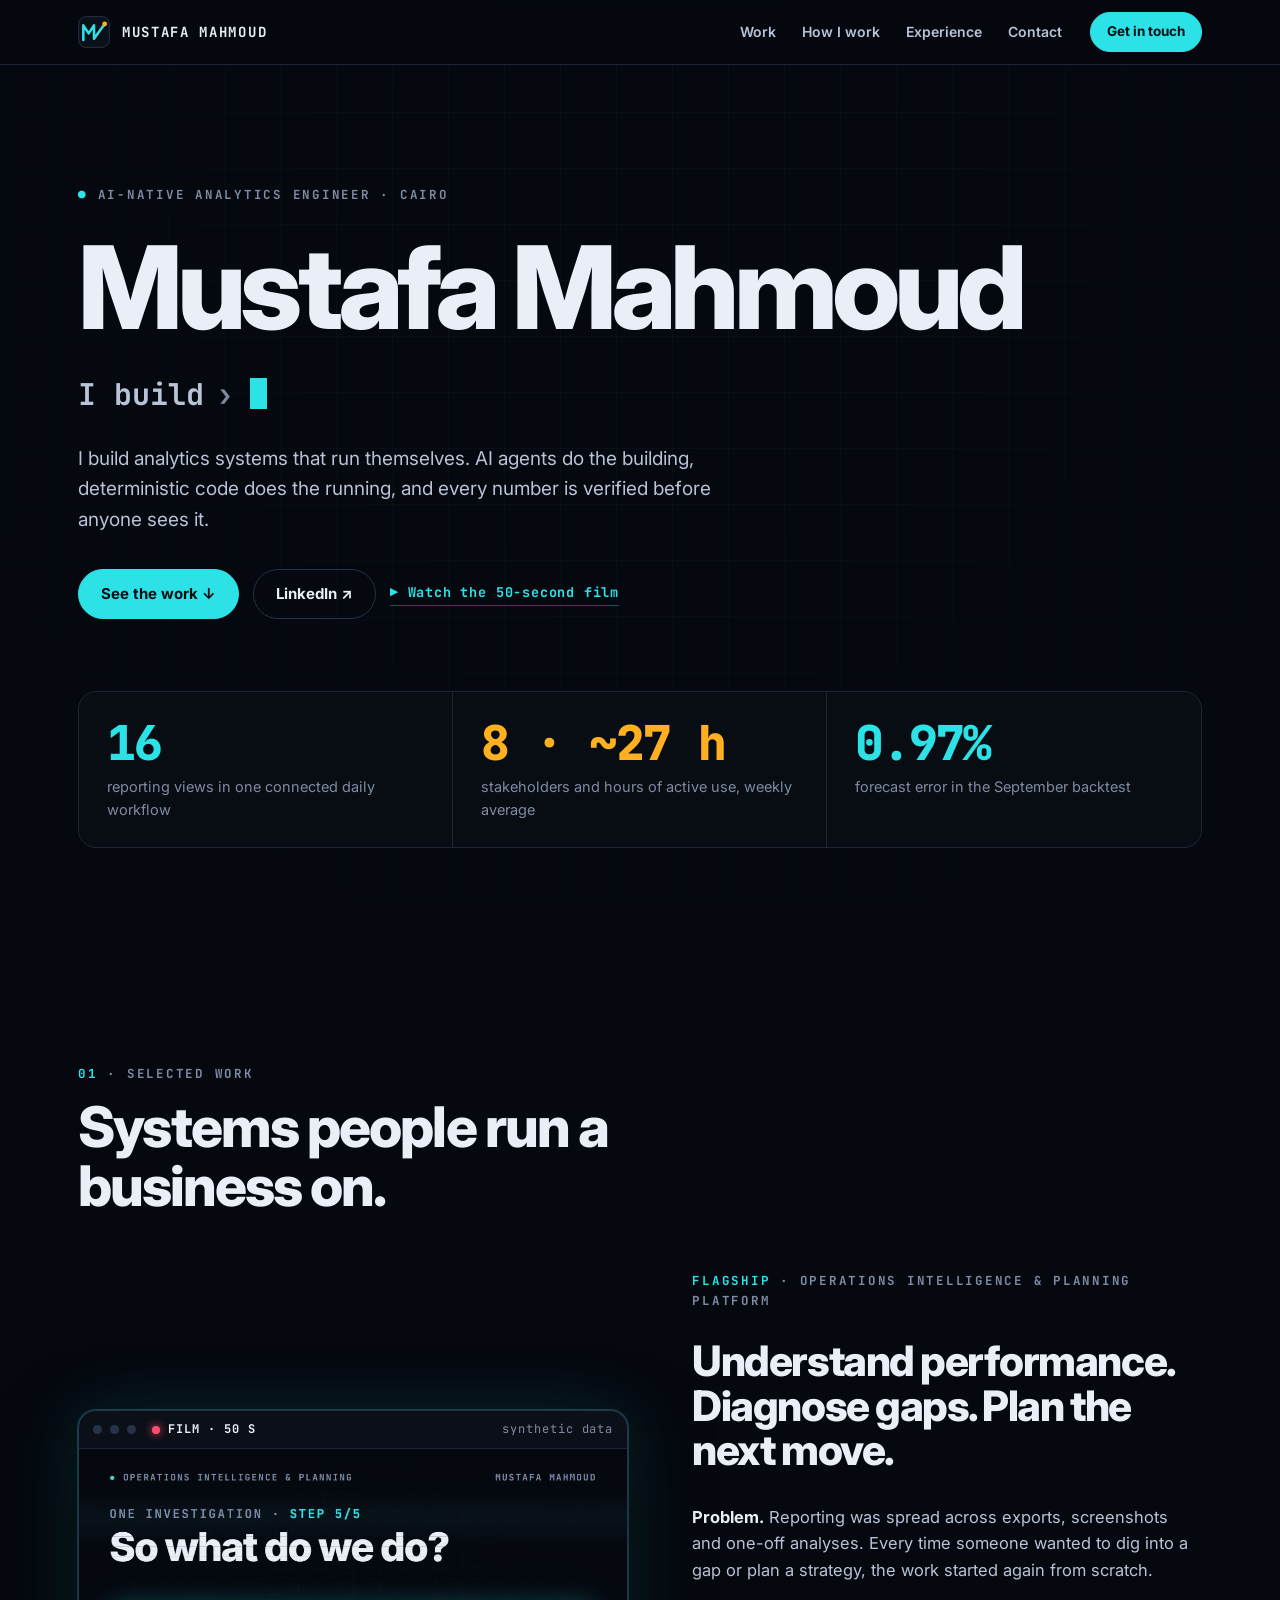
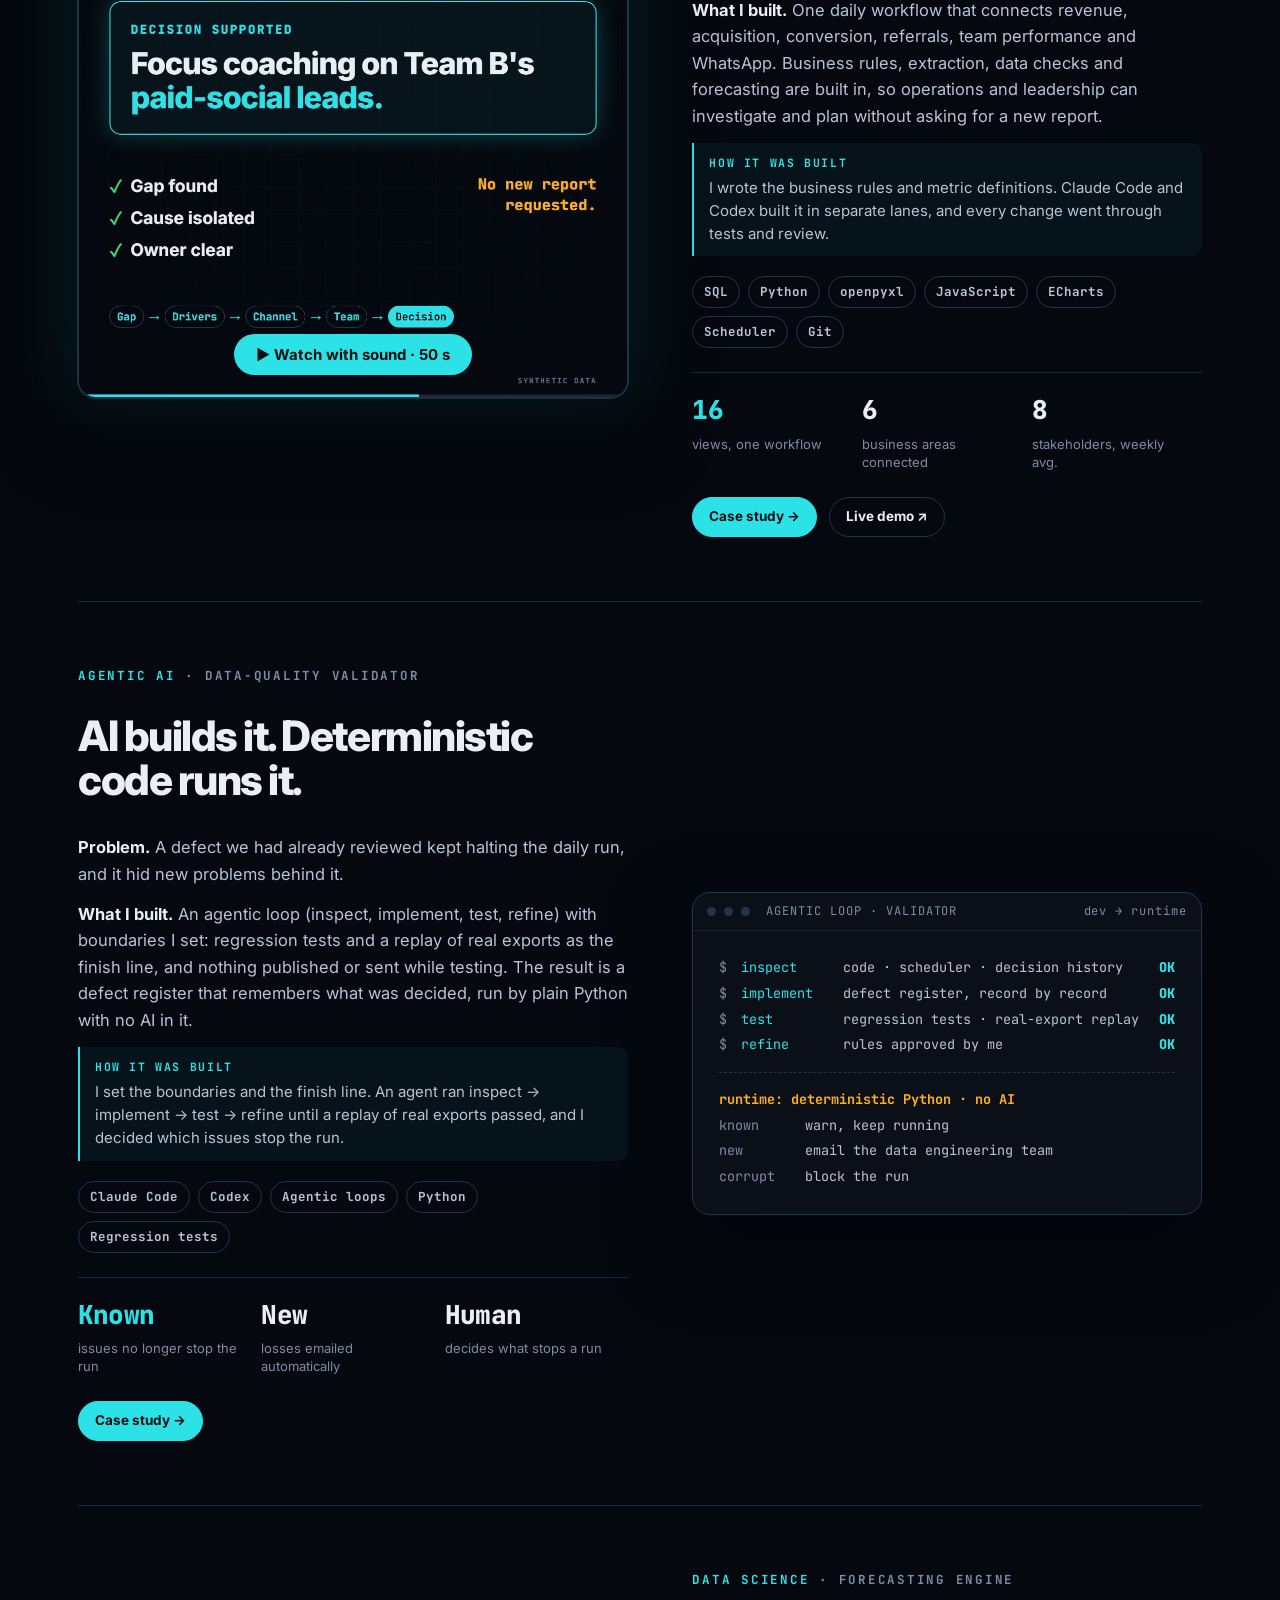
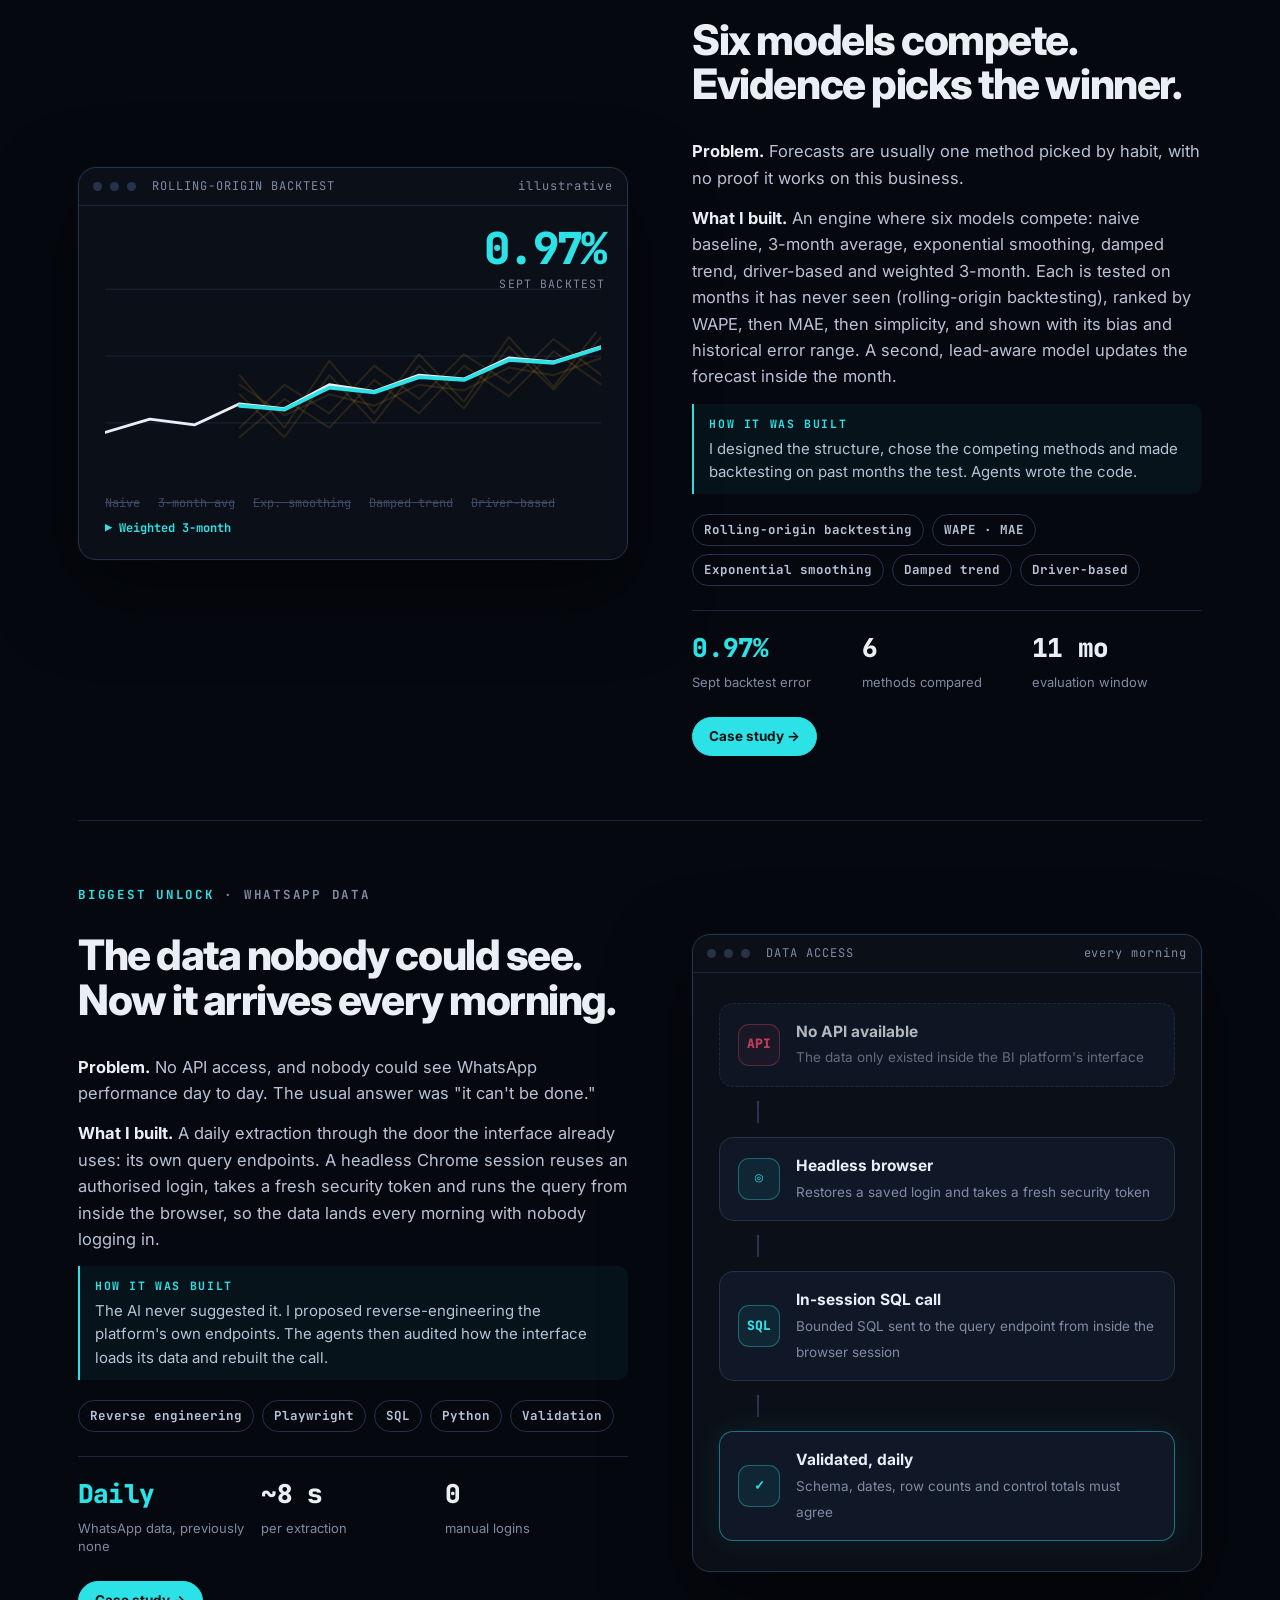
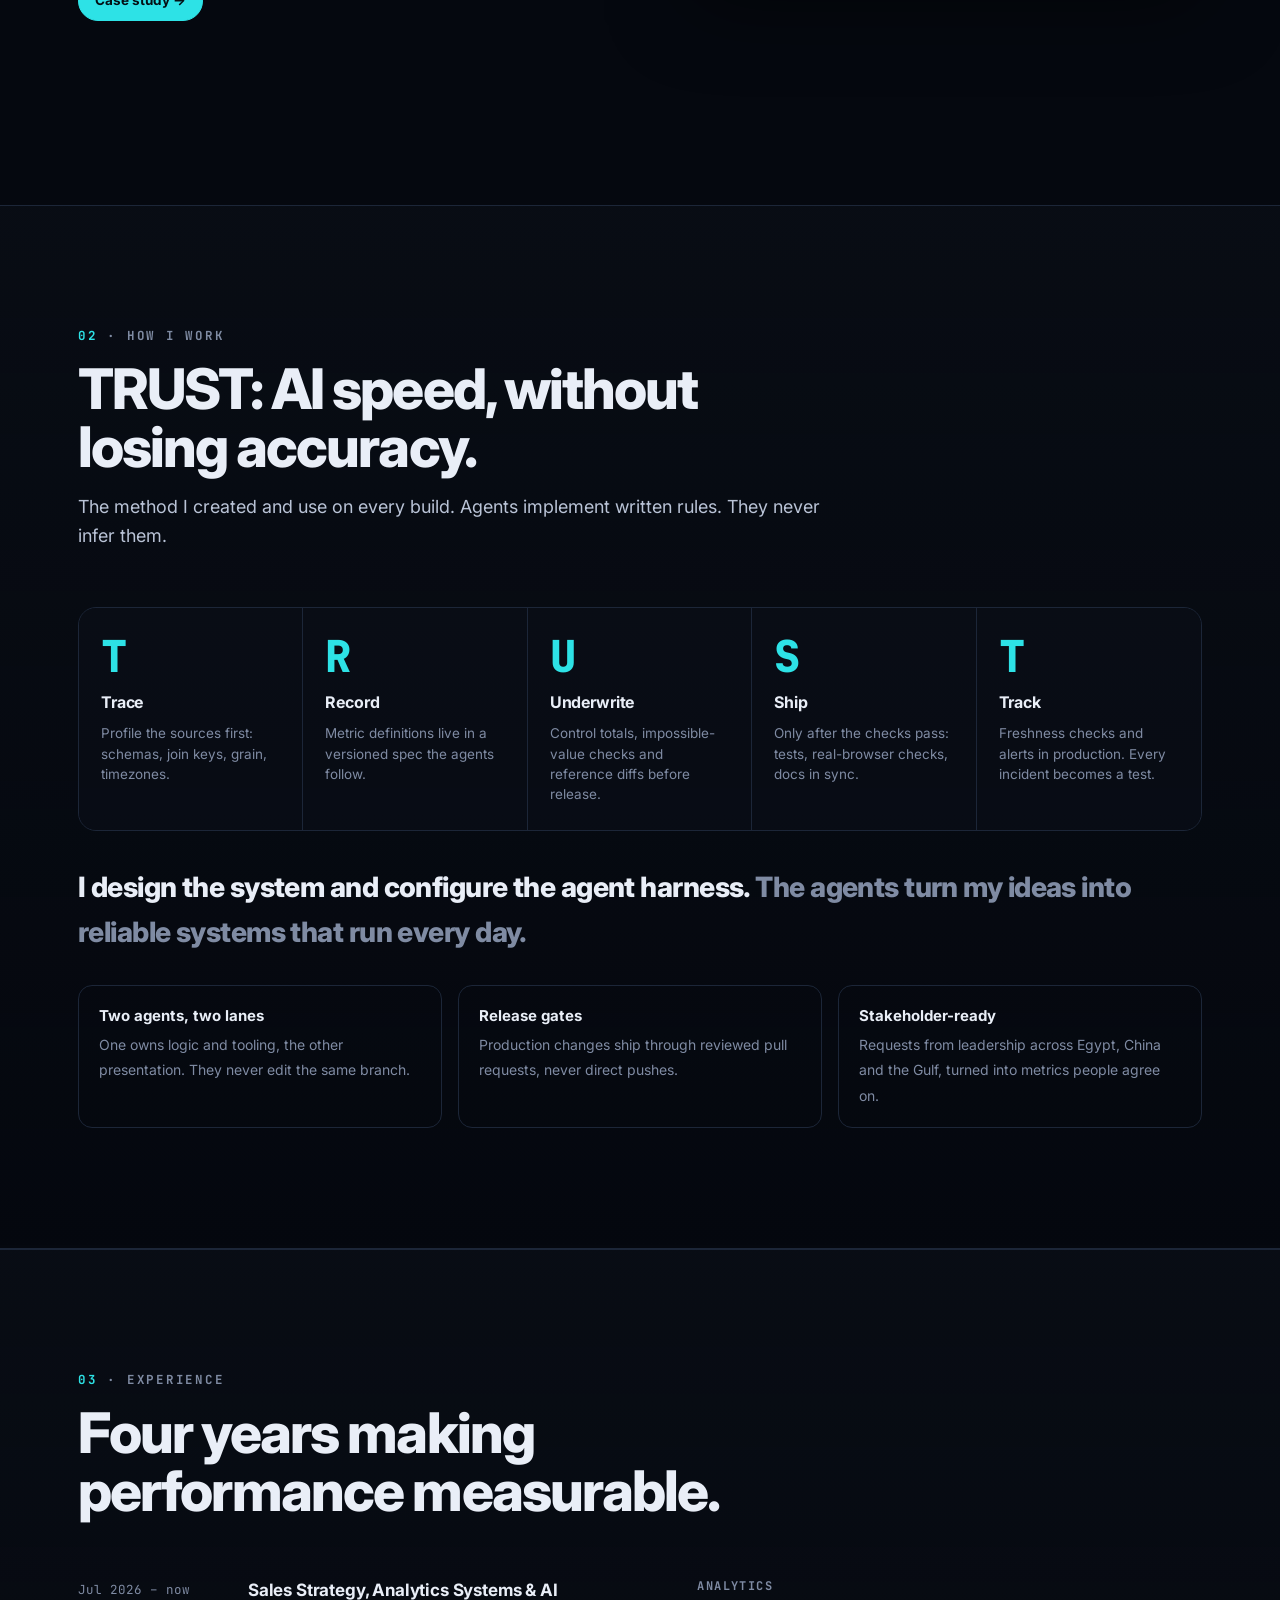
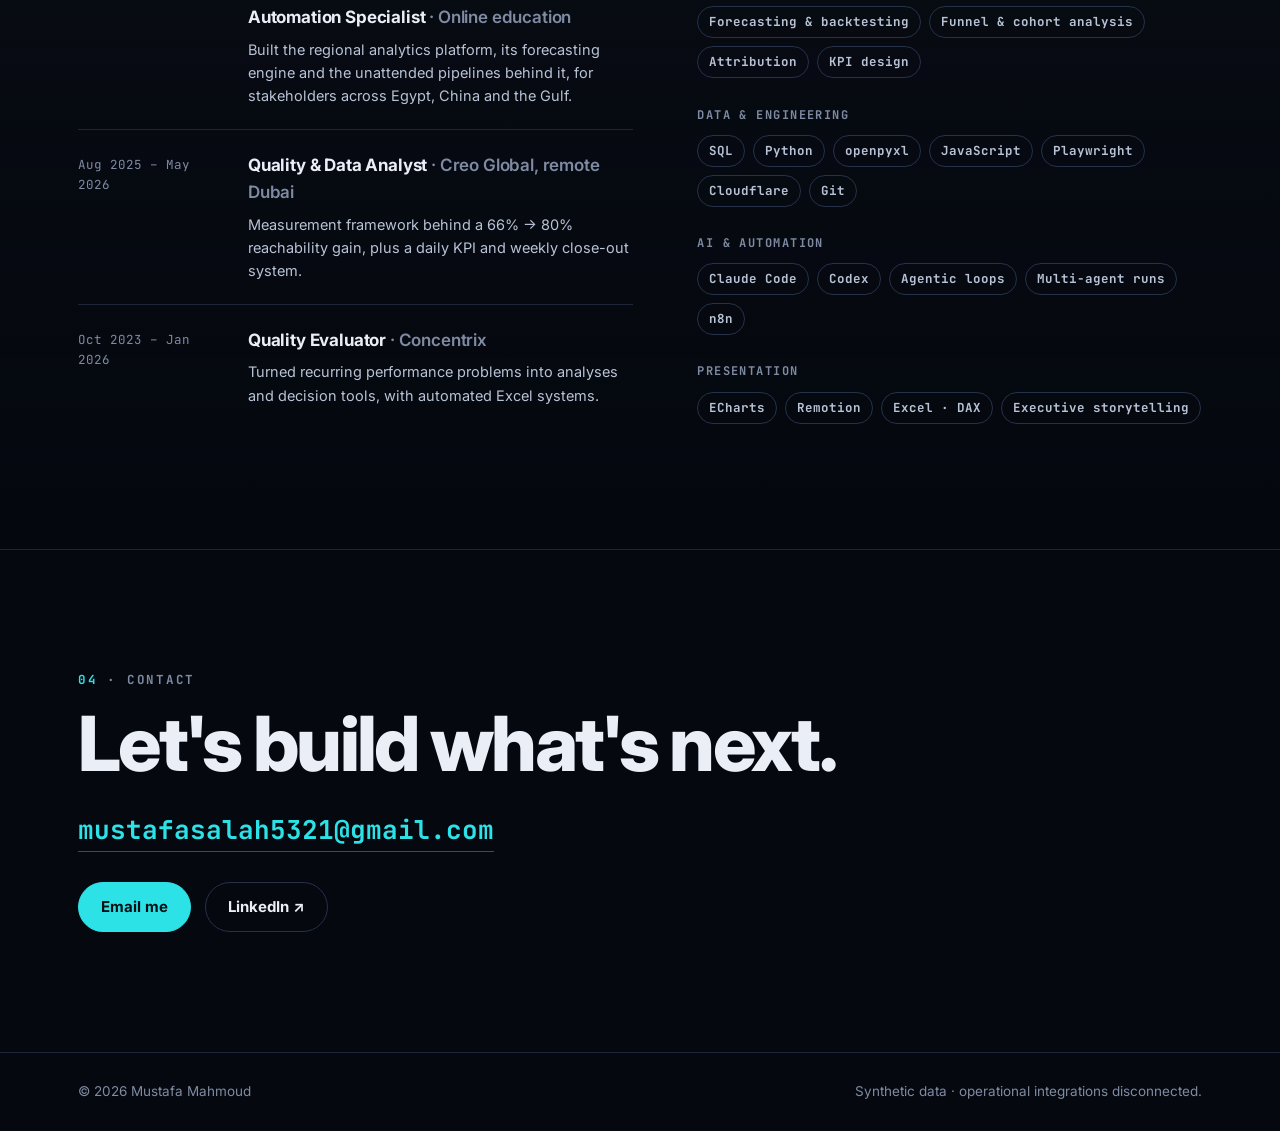
==== commit 9c48c1ad: "Replace 'policy' jargon; new how-I-work line with agent harness Co-Authored-By: Claude Opus 5.5 <nor" ====
--- a/index.html
+++ b/index.html
@@ -282,7 +282,7 @@
             <div class="r"><span class="p">$</span><span class="k">inspect</span><span class="v">code · scheduler · decision history</span><span class="ok">OK</span></div>
             <div class="r"><span class="p">$</span><span class="k">implement</span><span class="v">defect register, record by record</span><span class="ok">OK</span></div>
             <div class="r"><span class="p">$</span><span class="k">test</span><span class="v">regression tests · real-export replay</span><span class="ok">OK</span></div>
-            <div class="r"><span class="p">$</span><span class="k">refine</span><span class="v">human-approved policy</span><span class="ok">OK</span></div>
+            <div class="r"><span class="p">$</span><span class="k">refine</span><span class="v">rules approved by me</span><span class="ok">OK</span></div>
             <hr>
             <div class="rt">runtime: deterministic Python · no AI</div>
             <div class="rule"><em>known</em>warn, keep running</div>
@@ -296,12 +296,12 @@
         <h3>AI builds it. Deterministic code runs it.</h3>
         <p><b>Problem.</b> A defect we had already reviewed kept halting the daily run, and it hid new problems behind it.</p>
         <p><b>What I built.</b> An agentic loop (inspect, implement, test, refine) with boundaries I set: regression tests and a replay of real exports as the finish line, and nothing published or sent while testing. The result is a defect register that remembers what was decided, run by plain Python with no AI in it.</p>
-        <div class="built"><b>HOW IT WAS BUILT</b>I set the boundaries and the finish line. An agent ran inspect → implement → test → refine until a replay of real exports passed, and I approved the policy.</div>
+        <div class="built"><b>HOW IT WAS BUILT</b>I set the boundaries and the finish line. An agent ran inspect → implement → test → refine until a replay of real exports passed, and I decided which issues stop the run.</div>
         <div class="chips"><span>Claude Code</span><span>Codex</span><span>Agentic loops</span><span>Python</span><span>Regression tests</span></div>
         <div class="outcome">
           <div><b class="c">Known</b><span>issues no longer stop the run</span></div>
           <div><b>New</b><span>losses emailed automatically</span></div>
-          <div><b>Human</b><span>owns the policy</span></div>
+          <div><b>Human</b><span>decides what stops a run</span></div>
         </div>
         <div class="links"><a class="btn sm primary" href="validator.html">Case study →</a></div>
       </div>
@@ -392,7 +392,7 @@
       <div><div class="L">S</div><h4>Ship</h4><p>Only after the checks pass: tests, real-browser checks, docs in sync.</p></div>
       <div><div class="L">T</div><h4>Track</h4><p>Freshness checks and alerts in production. Every incident becomes a test.</p></div>
     </div>
-    <p class="tagline rv">Agents build it. <span>Deterministic code runs it.</span> I own the policy.</p>
+    <p class="tagline rv">I design the system and configure the agent harness. <span>The agents turn my ideas into reliable systems that run every day.</span></p>
     <div class="rules rv">
       <div><b>Two agents, two lanes</b><span>One owns logic and tooling, the other presentation. They never edit the same branch.</span></div>
       <div><b>Release gates</b><span>Production changes ship through reviewed pull requests, never direct pushes.</span></div>
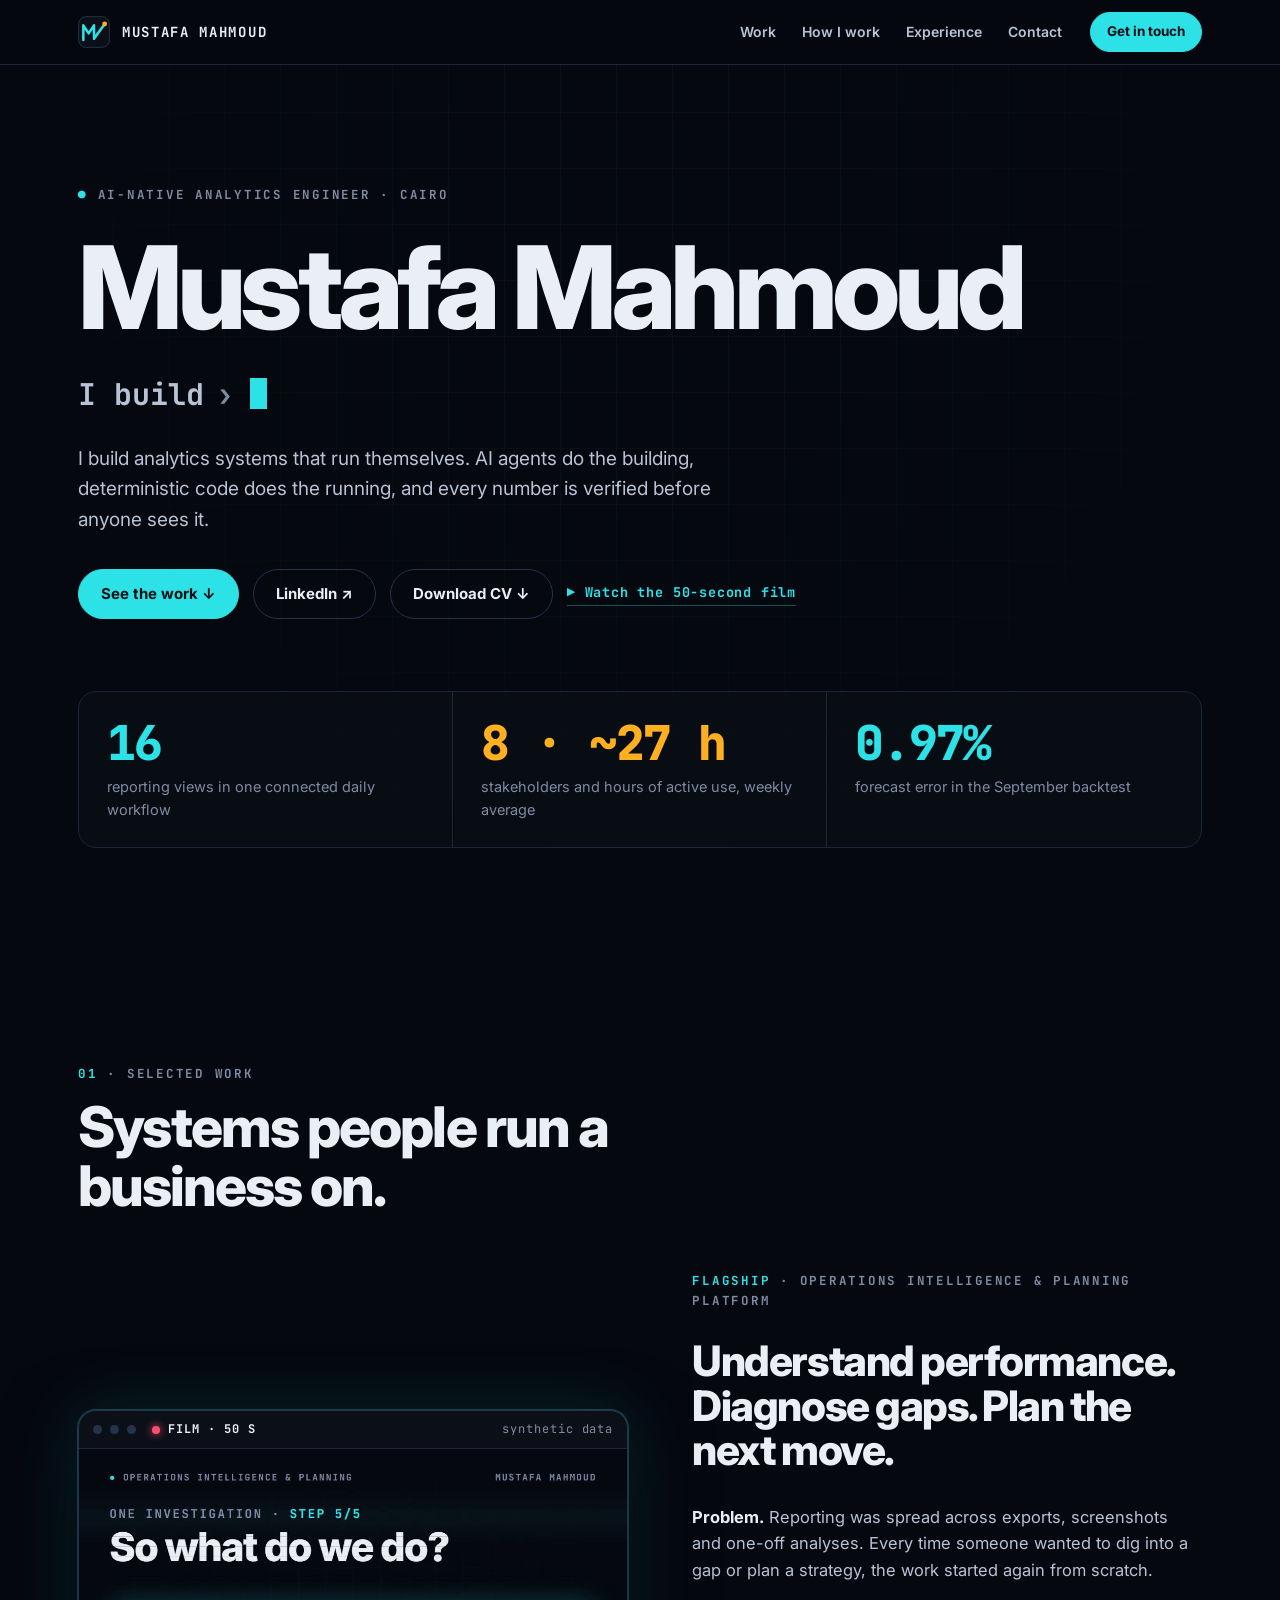
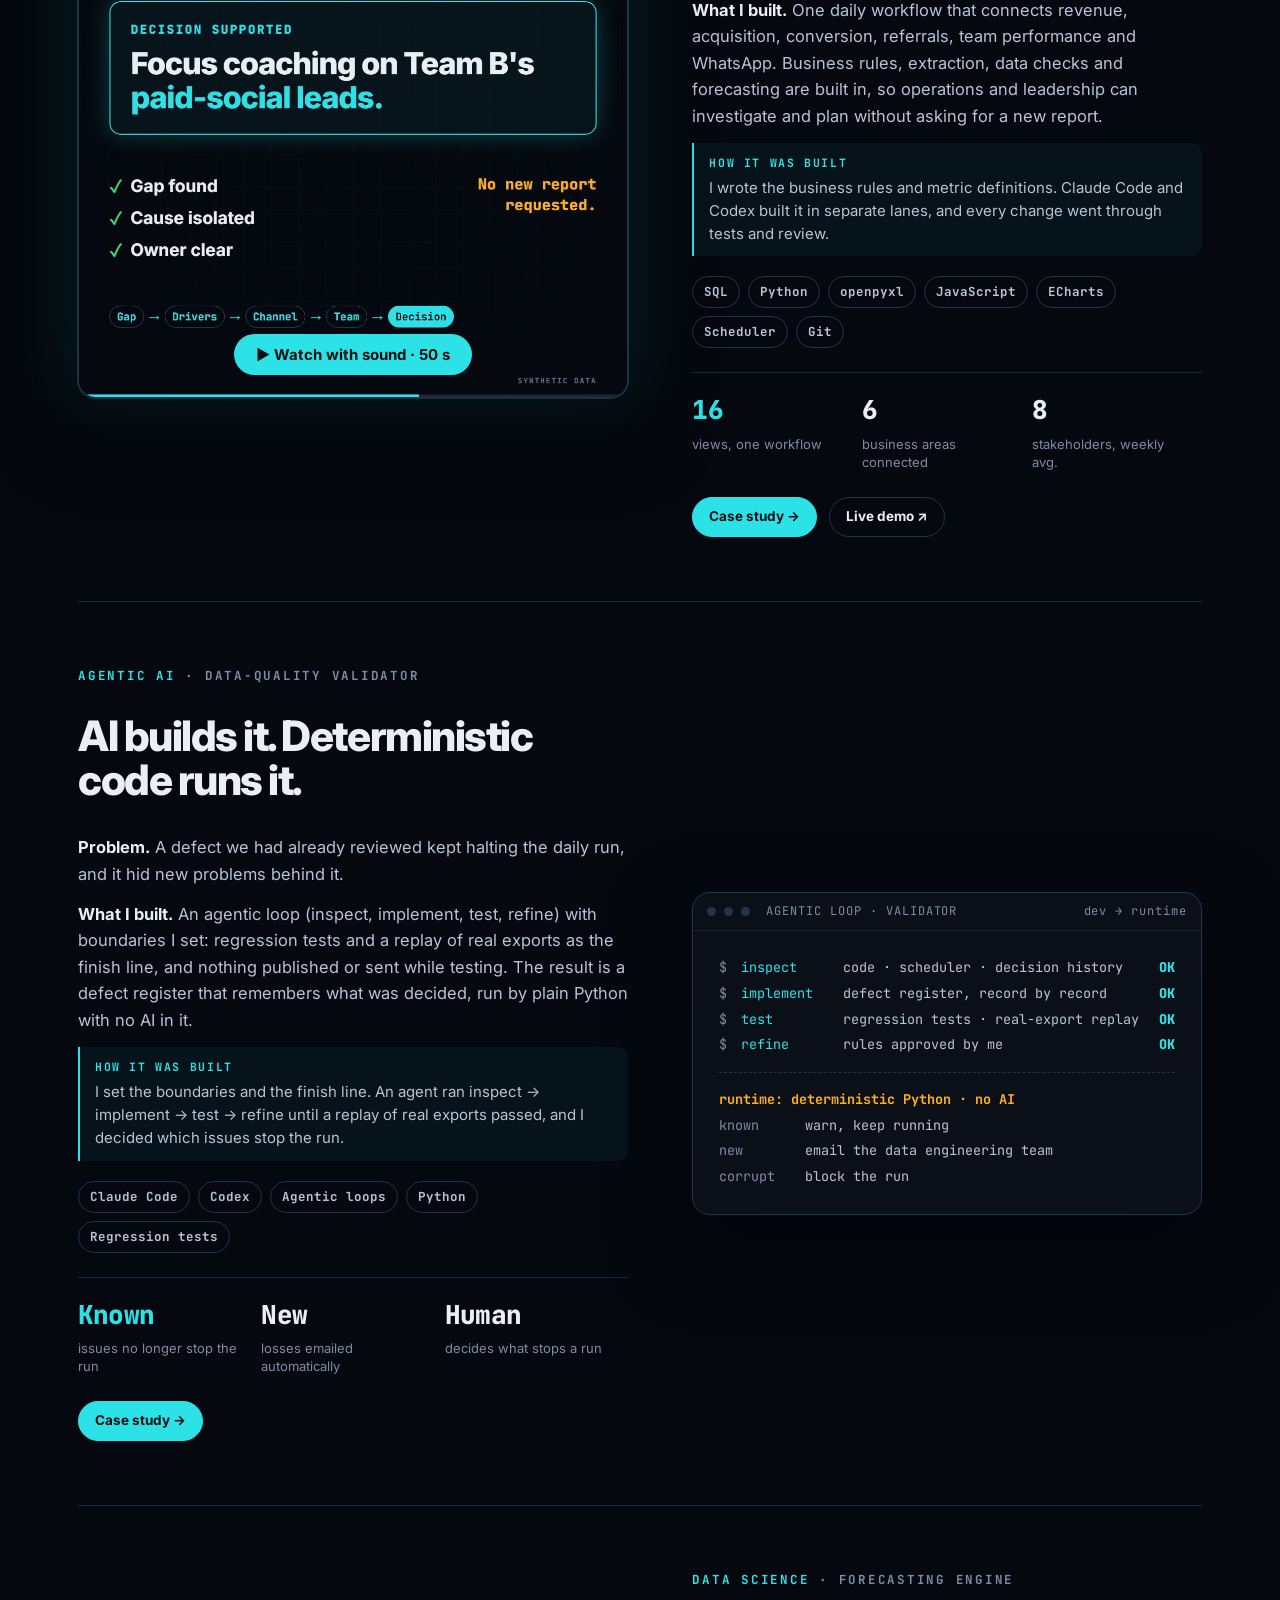
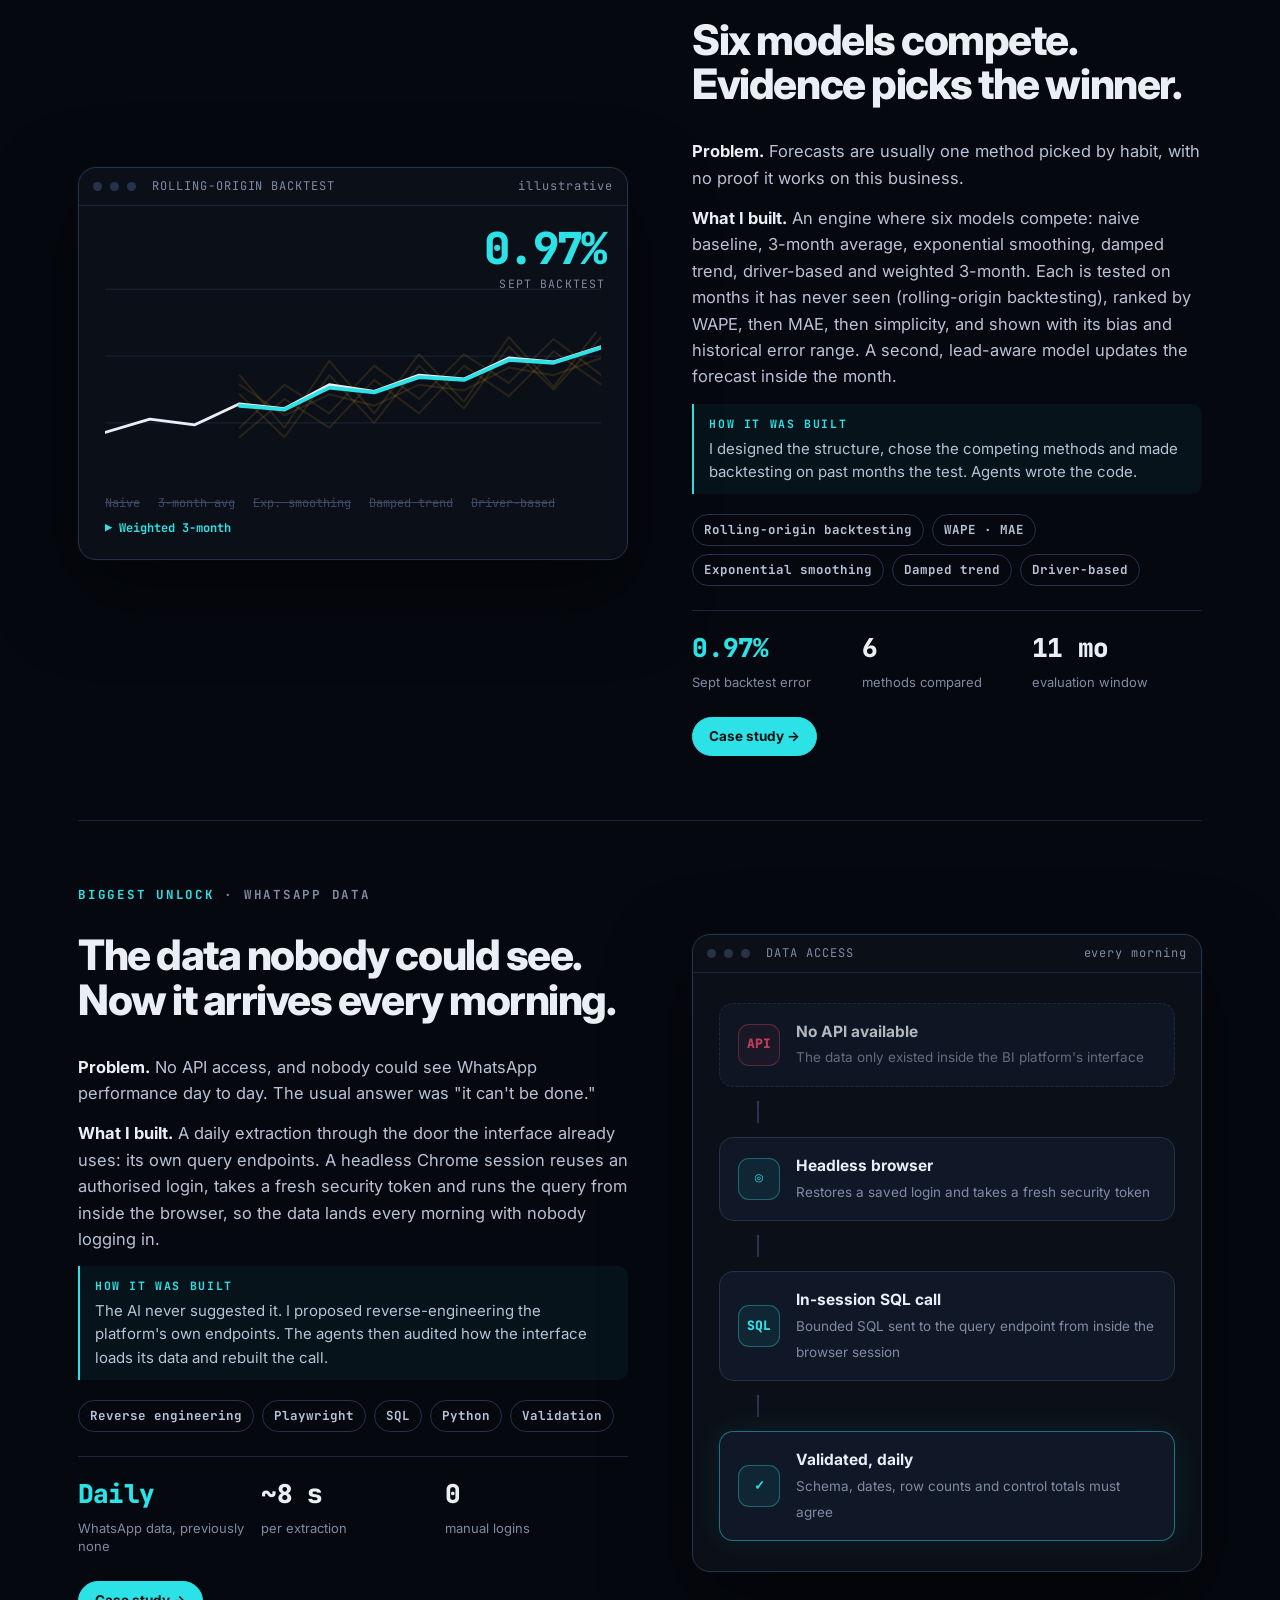
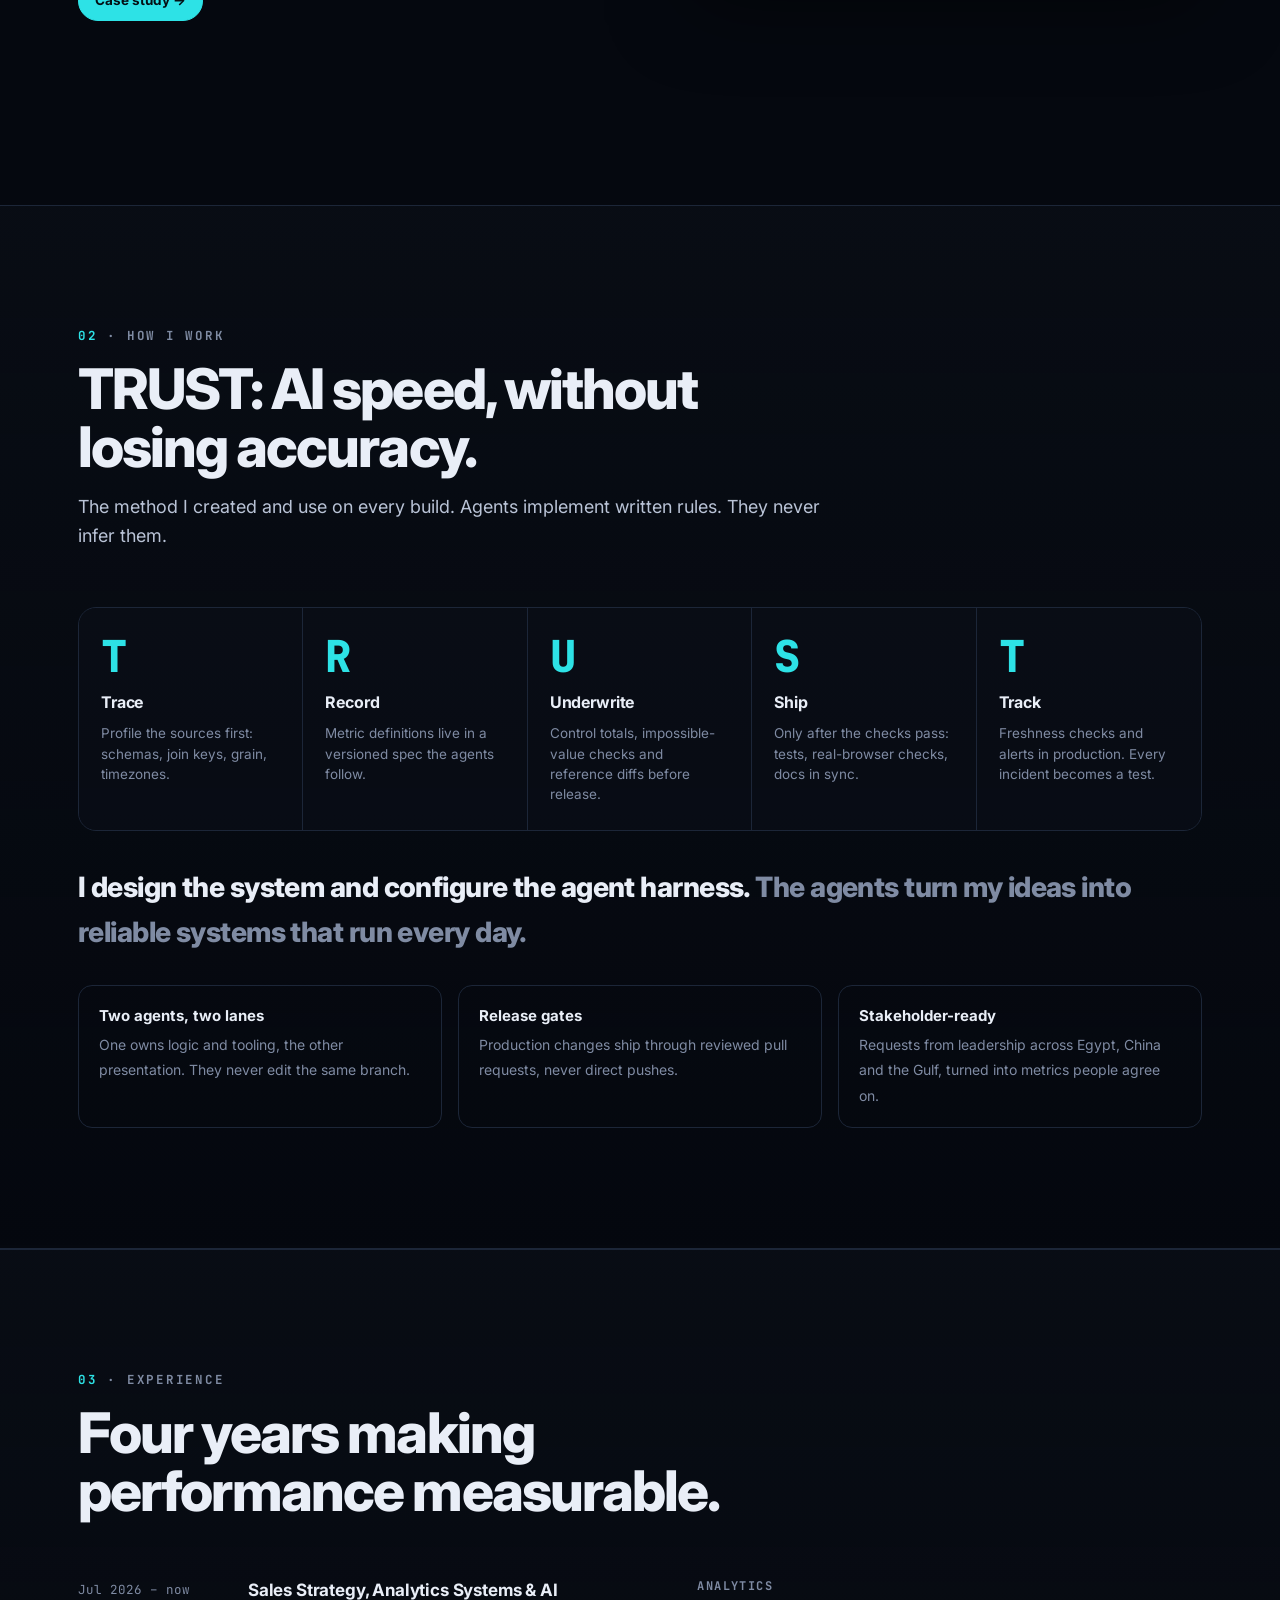
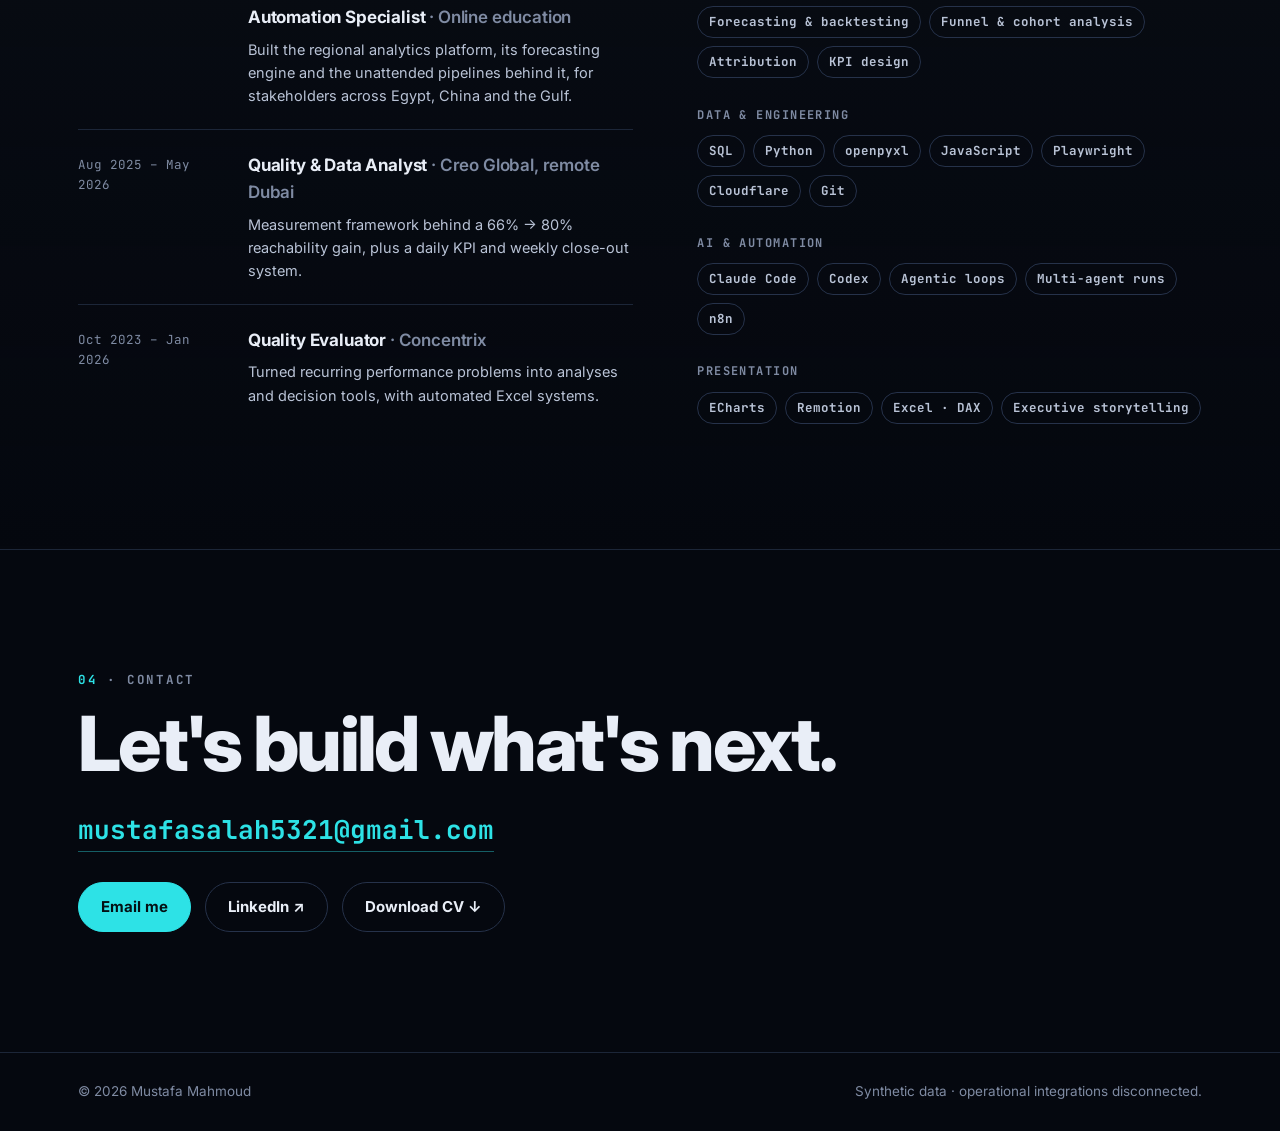
==== commit 2fb80480: "Add portfolio CV download (no phone), link-preview card and updated page descriptions Co-Authored-By" ====
--- a/index.html
+++ b/index.html
@@ -5,7 +5,15 @@
 <meta name="viewport" content="width=device-width,initial-scale=1">
 <meta name="robots" content="noindex,nofollow">
 <title>Mustafa Mahmoud | AI-Native Analytics Engineer</title>
-<meta name="description" content="Mustafa Mahmoud builds self-running analytics systems with agentic AI: a decision-layer platform, a forecasting engine and the pipelines behind them.">
+<meta name="description" content="Mustafa Mahmoud designs analytics systems and configures the agents that build them: an operations intelligence and planning platform, a forecasting engine where six models compete, and the daily pipelines behind them.">
+<meta property="og:type" content="website">
+<meta property="og:title" content="Mustafa Mahmoud | AI-Native Analytics Engineer">
+<meta property="og:description" content="Mustafa Mahmoud designs analytics systems and configures the agents that build them: an operations intelligence and planning platform, a forecasting engine where six models compete, and the daily pipelines behind them.">
+<meta property="og:url" content="https://mustafasalah7.github.io/Portfolio-website/">
+<meta property="og:image" content="https://mustafasalah7.github.io/Portfolio-website/assets/og.png">
+<meta property="og:image:width" content="1200">
+<meta property="og:image:height" content="630">
+<meta name="twitter:card" content="summary_large_image">
 <link rel="icon" type="image/svg+xml" href="assets/logo.svg">
 <link rel="preconnect" href="https://fonts.googleapis.com">
 <link rel="preconnect" href="https://fonts.gstatic.com" crossorigin>
@@ -235,6 +243,7 @@
     <div class="cta">
       <a class="btn primary" href="#work">See the work ↓</a>
       <a class="btn" href="https://www.linkedin.com/in/mustafa-mahmoud-0bbb10228" target="_blank" rel="noopener">LinkedIn ↗</a>
+      <a class="btn" href="assets/Mustafa_Mahmoud_CV.pdf" download>Download CV ↓</a>
       <a class="filmlink" href="#film">▶ Watch the 50-second film</a>
     </div>
     <div class="kpis rv">
@@ -430,6 +439,7 @@
     <div class="cta" style="display:flex;gap:14px;margin-top:30px;flex-wrap:wrap">
       <a class="btn primary" href="mailto:mustafasalah5321@gmail.com">Email me</a>
       <a class="btn" href="https://www.linkedin.com/in/mustafa-mahmoud-0bbb10228" target="_blank" rel="noopener">LinkedIn ↗</a>
+      <a class="btn" href="assets/Mustafa_Mahmoud_CV.pdf" download>Download CV ↓</a>
     </div>
   </div>
 </section>
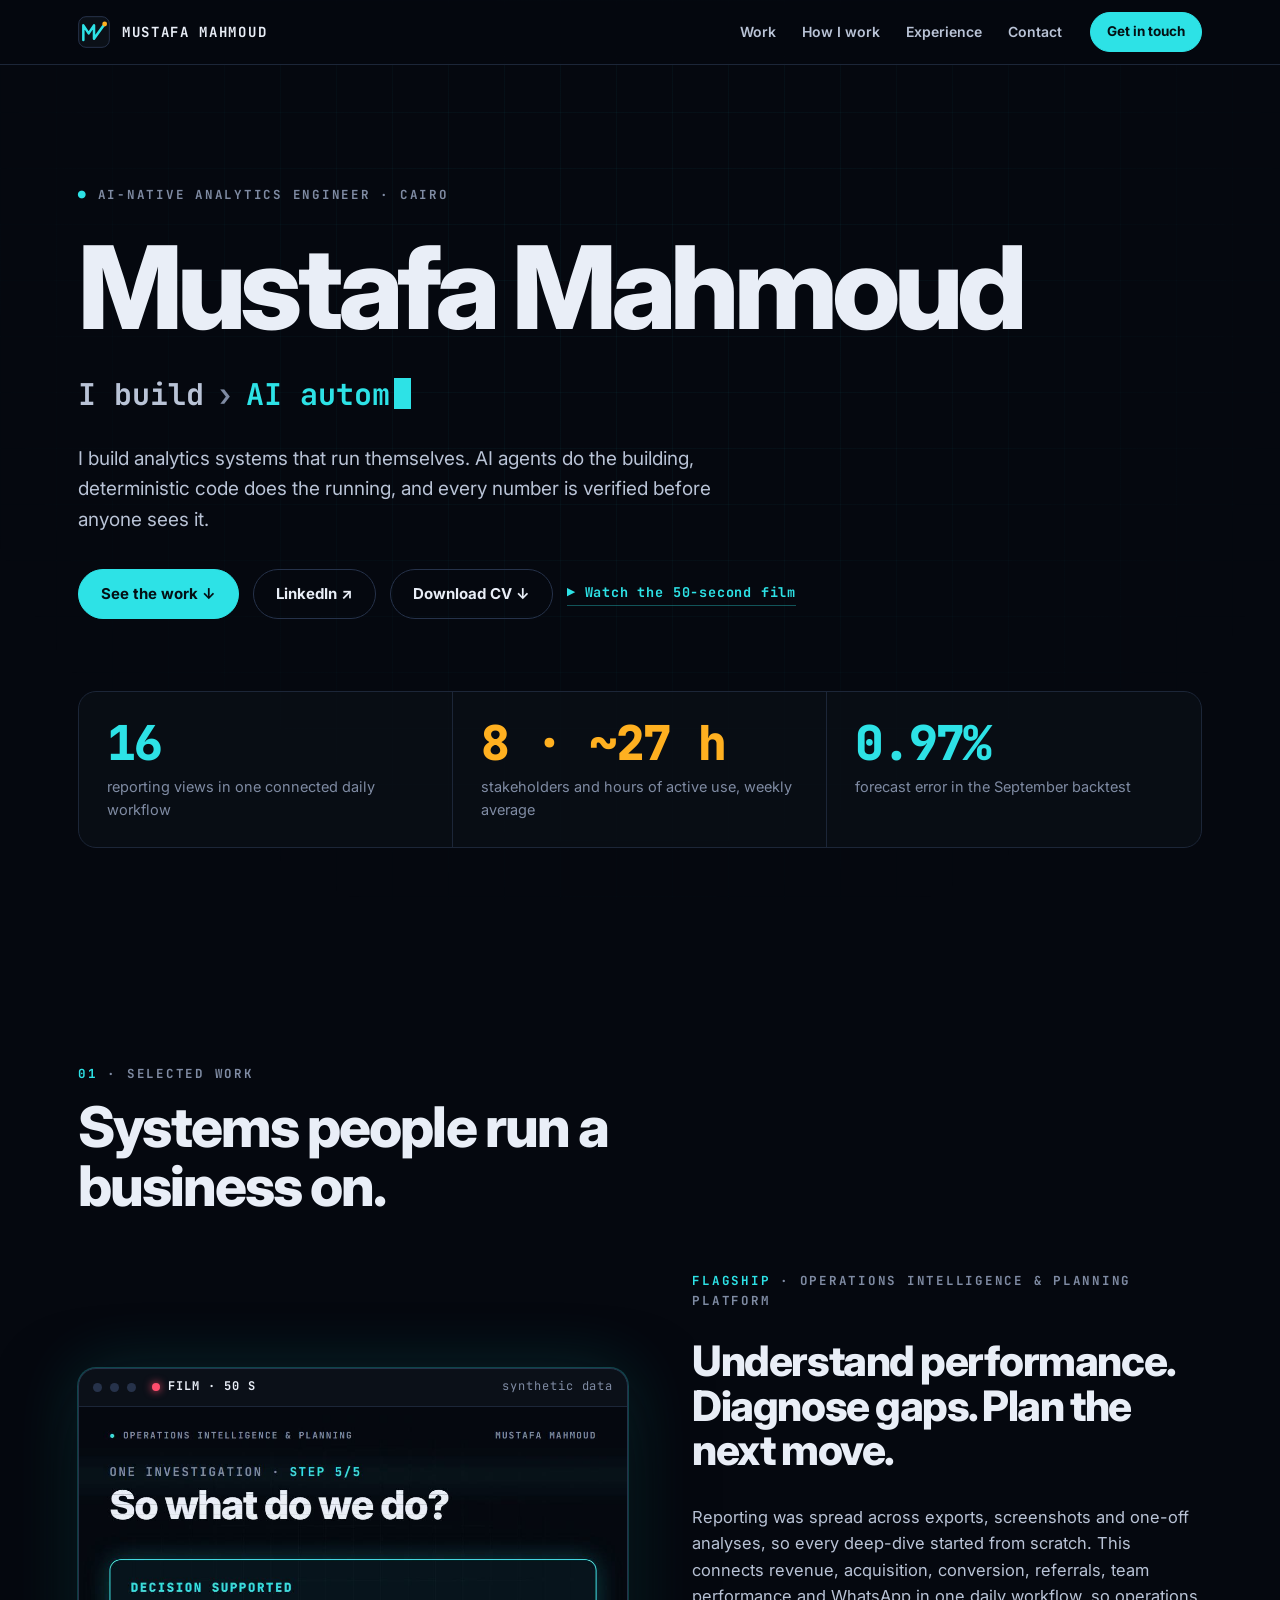
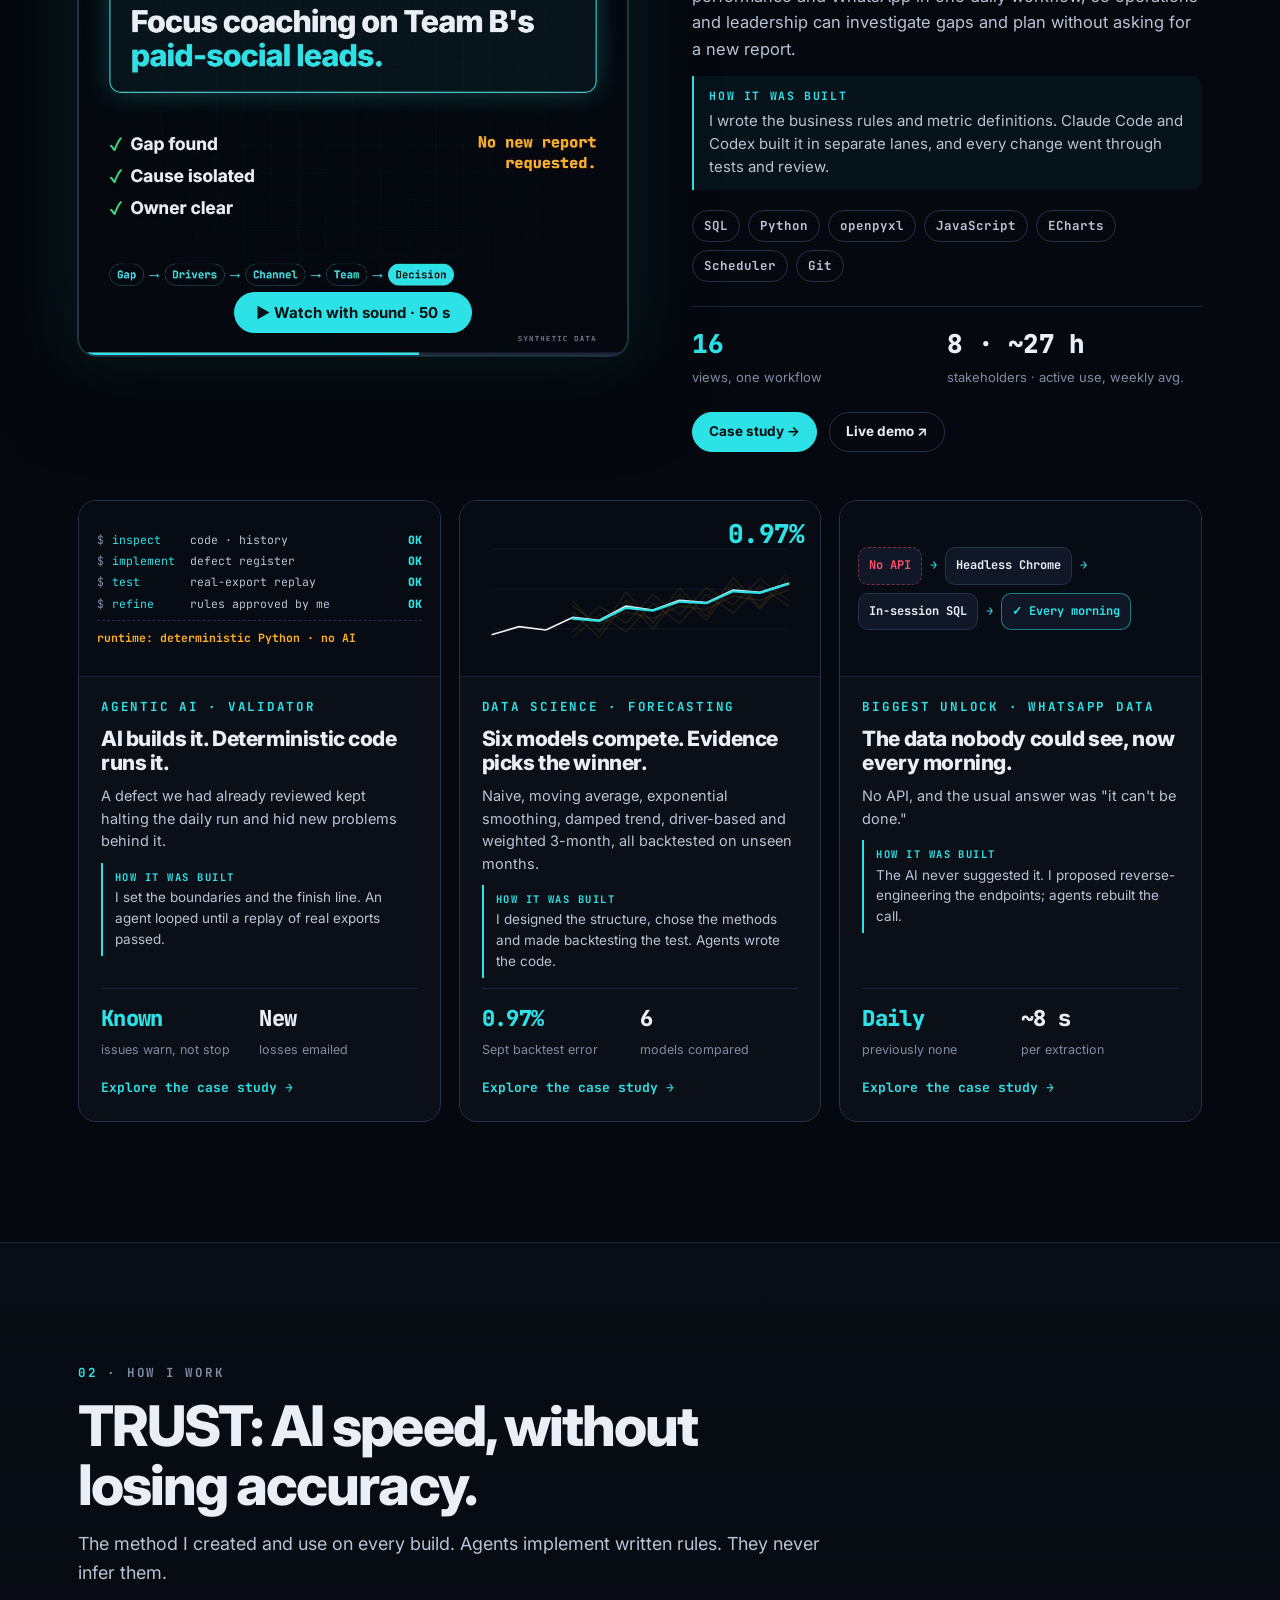
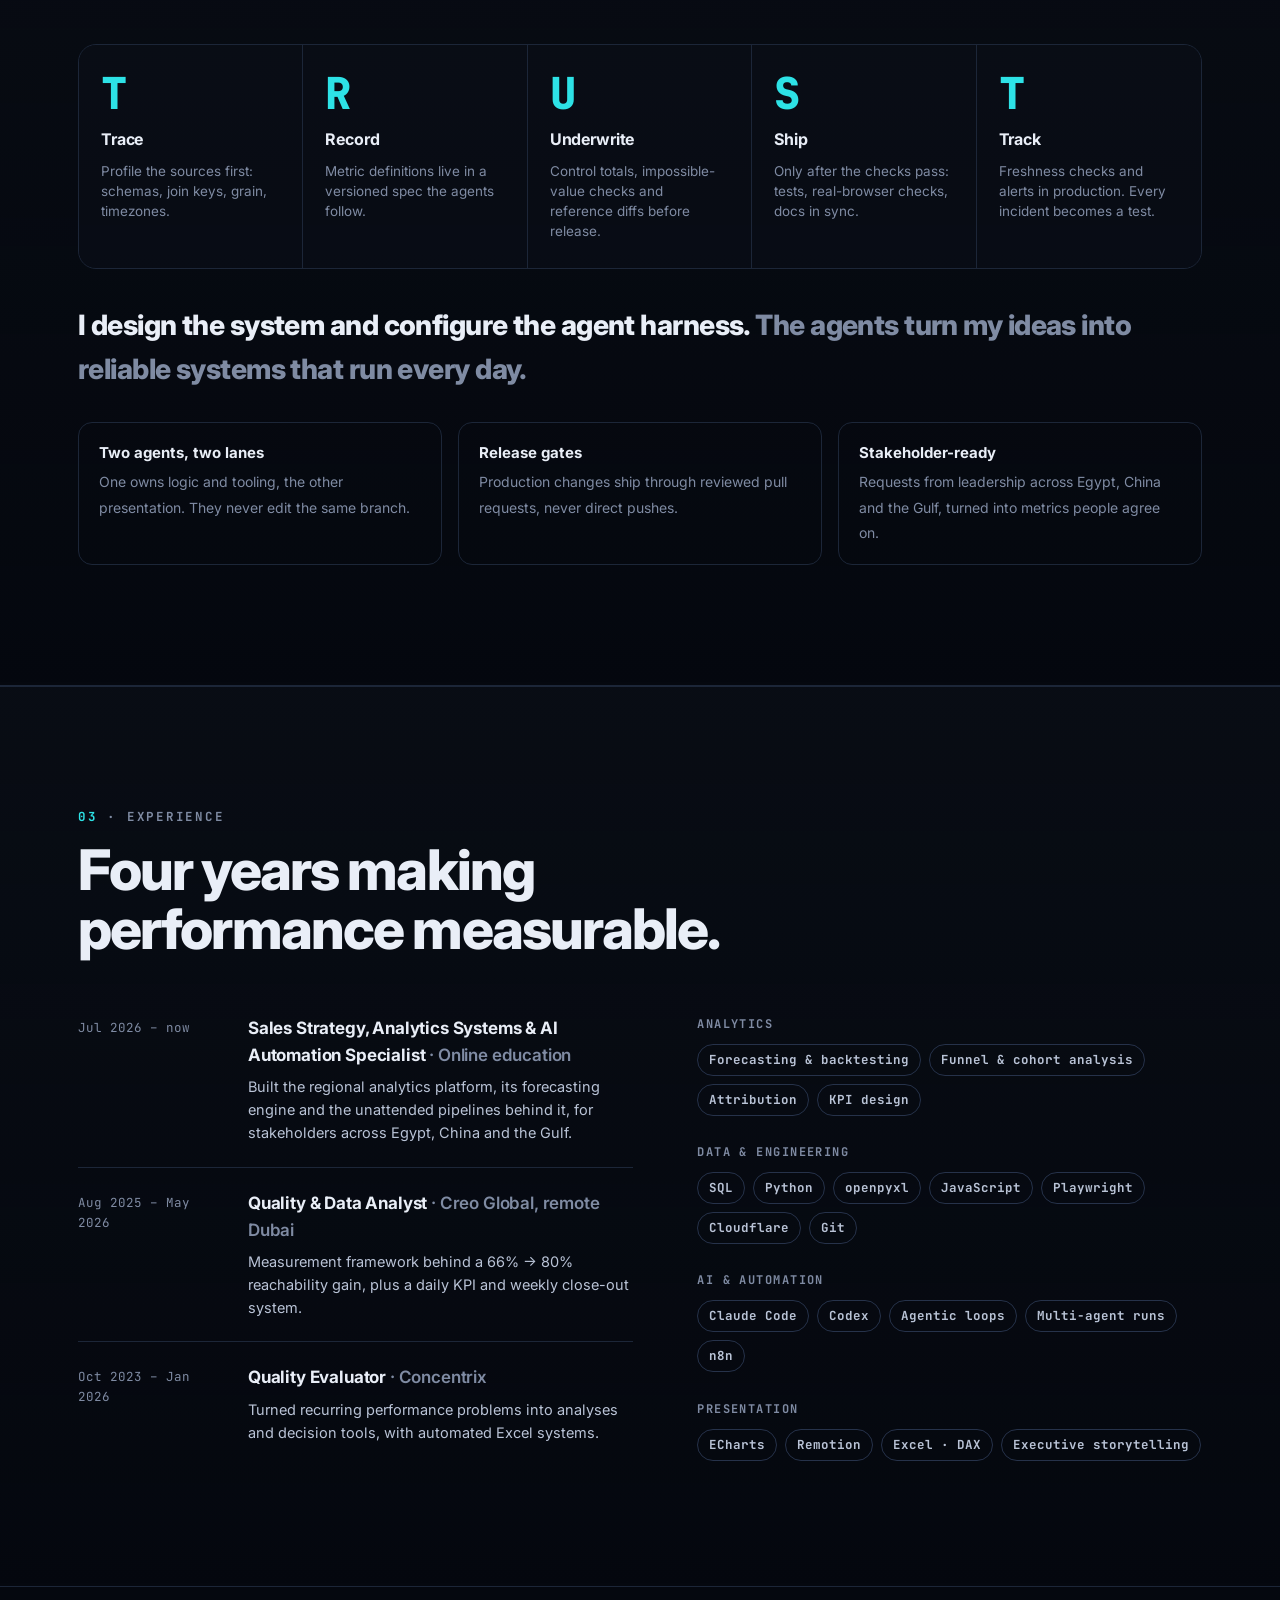
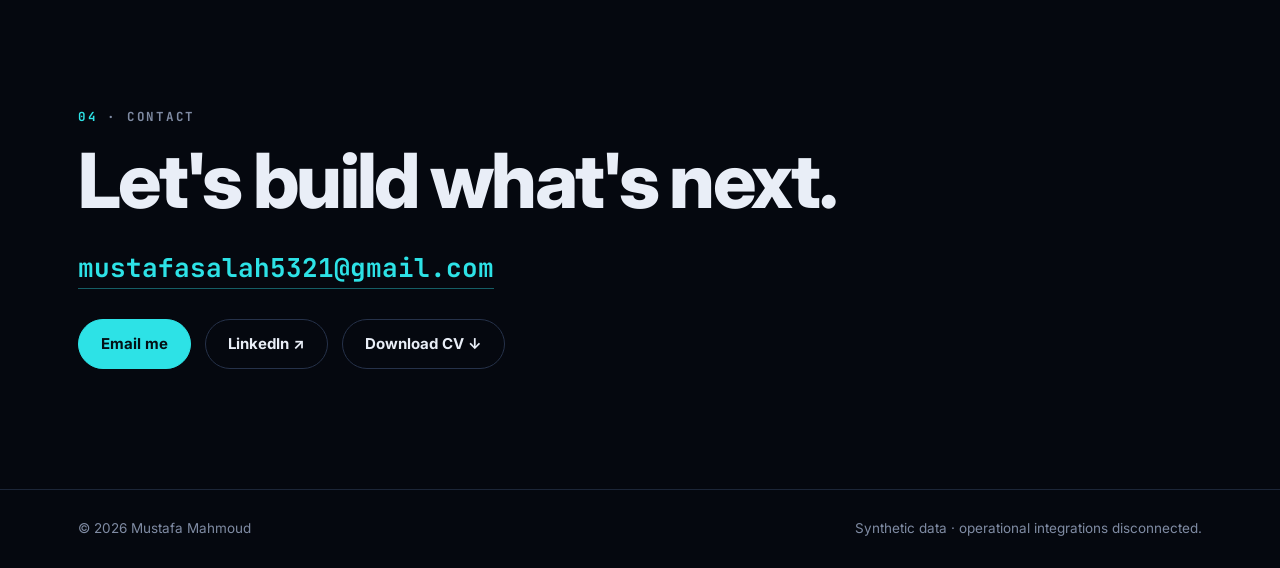
==== commit 39b21761: "Selected work: featured flagship + three clickable project cards Co-Authored-By: Claude Opus 5.5 <no" ====
--- a/index.html
+++ b/index.html
@@ -77,7 +77,7 @@
 
 /* projects */
 .proj{display:grid;grid-template-columns:1.08fr 1fr;gap:64px;align-items:center;padding:64px 0;border-top:1px solid var(--line)}
-.proj:first-of-type{border-top:0;padding-top:0}
+.proj:first-of-type{border-top:0;padding-top:0;padding-bottom:40px}
 .proj.rev .visual{order:2}
 .proj h3{font-size:clamp(30px,3.4vw,42px);font-weight:800;margin:14px 0 18px}
 .proj .story{display:grid;gap:14px}
@@ -210,6 +210,34 @@
 @keyframes soundpulse{0%{box-shadow:0 10px 30px rgba(0,0,0,.5),0 0 0 0 rgba(45,226,230,.55)}70%{box-shadow:0 10px 30px rgba(0,0,0,.5),0 0 0 18px rgba(45,226,230,0)}100%{box-shadow:0 10px 30px rgba(0,0,0,.5),0 0 0 0 rgba(45,226,230,0)}}
 .filmlink{align-self:center;font-family:var(--mono);font-size:13.5px;font-weight:700;letter-spacing:.06em;color:var(--cyan);text-decoration:none;border-bottom:1px solid rgba(45,226,230,.35);padding-bottom:2px}
 .filmlink:hover{border-color:var(--cyan)}
+/* compact project cards */
+.outcome.two{grid-template-columns:repeat(2,1fr)}
+.pgrid{display:grid;grid-template-columns:repeat(3,1fr);gap:18px;margin-top:8px}
+.pcard{display:flex;flex-direction:column;border:1px solid var(--line2);border-radius:18px;background:var(--surface);overflow:hidden;text-decoration:none;color:inherit;transition:transform .25s ease,border-color .25s ease,box-shadow .25s ease}
+.pcard:hover{transform:translateY(-4px);border-color:var(--cyan);box-shadow:0 24px 60px rgba(0,0,0,.45),0 0 40px rgba(45,226,230,.1)}
+.pv{height:176px;border-bottom:1px solid var(--line);background:#070b13;position:relative;overflow:hidden;display:flex;align-items:center}
+.pb{padding:20px 22px 22px;display:flex;flex-direction:column;gap:10px;flex:1}
+.pcard h4{font-size:21px;font-weight:800;letter-spacing:-.02em;line-height:1.15}
+.pcard p{font-size:14.5px;color:var(--ink2);line-height:1.55}
+.pcard .hb{font-size:13.5px;border-left:2px solid var(--cyan);padding:6px 0 6px 12px;color:var(--ink2)}
+.pcard .hb b{display:block;font-family:var(--mono);font-size:10.5px;letter-spacing:.14em;color:var(--cyan);margin-bottom:2px}
+.ps{display:grid;grid-template-columns:1fr 1fr;border-top:1px solid var(--line);padding-top:12px;margin-top:auto}
+.ps b{display:block;font-family:var(--mono);font-size:22px;font-weight:800;letter-spacing:-.03em}
+.ps span{font-size:12.5px;color:var(--dim)}
+.pcard .go{font-family:var(--mono);font-size:13px;font-weight:700;color:var(--cyan);margin-top:6px}
+.pcard:hover .go{text-decoration:underline}
+.mterm{padding:16px 18px;font-family:var(--mono);font-size:11.5px;line-height:1.85;width:100%;color:var(--ink2)}
+.mterm div{display:flex;gap:8px}.mterm i{font-style:normal;color:var(--dim)}.mterm em{font-style:normal;color:var(--cyan);width:70px;flex:none}
+.mterm u{text-decoration:none;margin-left:auto;color:var(--cyan);font-weight:800}
+.mterm .rt{color:var(--amber);font-weight:700;margin-top:6px;border-top:1px dashed var(--line2);padding-top:6px}
+.mchart{padding:14px 16px;width:100%}.mchart svg{height:148px;width:100%}
+.mbadge{position:absolute;right:16px;top:12px;font-family:var(--mono);font-weight:800;font-size:26px;color:var(--cyan);letter-spacing:-.03em}
+.mflow{display:flex;flex-wrap:wrap;align-items:center;gap:8px;padding:18px;font-family:var(--mono);font-size:12px;font-weight:700}
+.mflow span{border:1px solid var(--line2);border-radius:10px;padding:8px 10px;background:var(--surface2);color:var(--ink)}
+.mflow span.no{border-style:dashed;color:var(--red);border-color:rgba(255,77,109,.45)}
+.mflow span.ok{color:var(--cyan);border-color:rgba(45,226,230,.5)}
+.mflow b{color:var(--cyan)}
+@media (max-width:1000px){.pgrid{grid-template-columns:1fr}.pv{height:auto;min-height:150px}}
 @media (prefers-reduced-motion:reduce){
   *{animation:none!important;transition:none!important;scroll-behavior:auto!important}
   .rv{opacity:1;transform:none}
@@ -261,7 +289,7 @@
       <h2>Systems people run a business on.</h2>
     </div>
 
-    <!-- Project 1 -->
+    <!-- Flagship -->
     <article class="proj rv">
       <div class="visual">
         <div class="frame filmframe" data-film id="film"><div class="bar"><i></i><i></i><i></i><span class="rec"><b></b>FILM · 50 S</span><em>synthetic data</em></div><div class="filmwrap"><video src="assets/launch.mp4" poster="assets/launch-poster.jpg" muted loop playsinline preload="none"></video><button class="soundon" type="button">▶ Watch with sound · 50 s</button></div></div>
@@ -269,61 +297,31 @@
       <div class="story">
         <div class="eyebrow"><b>Flagship</b> · Operations Intelligence &amp; Planning Platform</div>
         <h3>Understand performance. Diagnose gaps. Plan the next move.</h3>
-        <p><b>Problem.</b> Reporting was spread across exports, screenshots and one-off analyses. Every time someone wanted to dig into a gap or plan a strategy, the work started again from scratch.</p>
-        <p><b>What I built.</b> One daily workflow that connects revenue, acquisition, conversion, referrals, team performance and WhatsApp. Business rules, extraction, data checks and forecasting are built in, so operations and leadership can investigate and plan without asking for a new report.</p>
+        <p>Reporting was spread across exports, screenshots and one-off analyses, so every deep-dive started from scratch. This connects revenue, acquisition, conversion, referrals, team performance and WhatsApp in one daily workflow, so operations and leadership can investigate gaps and plan without asking for a new report.</p>
         <div class="built"><b>HOW IT WAS BUILT</b>I wrote the business rules and metric definitions. Claude Code and Codex built it in separate lanes, and every change went through tests and review.</div>
         <div class="chips"><span>SQL</span><span>Python</span><span>openpyxl</span><span>JavaScript</span><span>ECharts</span><span>Scheduler</span><span>Git</span></div>
-        <div class="outcome">
+        <div class="outcome two">
           <div><b class="c">16</b><span>views, one workflow</span></div>
-          <div><b>6</b><span>business areas connected</span></div>
-          <div><b>8</b><span>stakeholders, weekly avg.</span></div>
+                    <div><b>8 · ~27 h</b><span>stakeholders · active use, weekly avg.</span></div>
         </div>
         <div class="links"><a class="btn sm primary" href="platform.html">Case study →</a><a class="btn sm" href="demo/" target="_blank" rel="noopener">Live demo ↗</a></div>
       </div>
     </article>
 
-    <!-- Project 2 -->
-    <article class="proj rev rv">
-      <div class="visual">
-        <div class="frame">
-          <div class="bar"><i></i><i></i><i></i><span style="margin-left:8px">AGENTIC LOOP · VALIDATOR</span><em>dev → runtime</em></div>
-          <div class="term">
-            <div class="r"><span class="p">$</span><span class="k">inspect</span><span class="v">code · scheduler · decision history</span><span class="ok">OK</span></div>
-            <div class="r"><span class="p">$</span><span class="k">implement</span><span class="v">defect register, record by record</span><span class="ok">OK</span></div>
-            <div class="r"><span class="p">$</span><span class="k">test</span><span class="v">regression tests · real-export replay</span><span class="ok">OK</span></div>
-            <div class="r"><span class="p">$</span><span class="k">refine</span><span class="v">rules approved by me</span><span class="ok">OK</span></div>
-            <hr>
-            <div class="rt">runtime: deterministic Python · no AI</div>
-            <div class="rule"><em>known</em>warn, keep running</div>
-            <div class="rule"><em>new</em>email the data engineering team</div>
-            <div class="rule"><em>corrupt</em>block the run</div>
-          </div>
+    <div class="pgrid rv">
+      <a class="pcard" href="validator.html">
+        <div class="pv"><div class="mterm"><div><i>$</i><em>inspect</em>code · history<u>OK</u></div><div><i>$</i><em>implement</em>defect register<u>OK</u></div><div><i>$</i><em>test</em>real-export replay<u>OK</u></div><div><i>$</i><em>refine</em>rules approved by me<u>OK</u></div><div class="rt">runtime: deterministic Python · no AI</div></div></div>
+        <div class="pb">
+          <div class="eyebrow"><b>Agentic AI · Validator</b></div>
+          <h4>AI builds it. Deterministic code runs it.</h4>
+          <p>A defect we had already reviewed kept halting the daily run and hid new problems behind it.</p>
+          <p class="hb"><b>HOW IT WAS BUILT</b>I set the boundaries and the finish line. An agent looped until a replay of real exports passed.</p>
+          <div class="ps"><div><b class="c">Known</b><span>issues warn, not stop</span></div><div><b>New</b><span>losses emailed</span></div></div>
+          <span class="go">Explore the case study →</span>
         </div>
-      </div>
-      <div class="story">
-        <div class="eyebrow"><b>Agentic AI</b> · Data-quality validator</div>
-        <h3>AI builds it. Deterministic code runs it.</h3>
-        <p><b>Problem.</b> A defect we had already reviewed kept halting the daily run, and it hid new problems behind it.</p>
-        <p><b>What I built.</b> An agentic loop (inspect, implement, test, refine) with boundaries I set: regression tests and a replay of real exports as the finish line, and nothing published or sent while testing. The result is a defect register that remembers what was decided, run by plain Python with no AI in it.</p>
-        <div class="built"><b>HOW IT WAS BUILT</b>I set the boundaries and the finish line. An agent ran inspect → implement → test → refine until a replay of real exports passed, and I decided which issues stop the run.</div>
-        <div class="chips"><span>Claude Code</span><span>Codex</span><span>Agentic loops</span><span>Python</span><span>Regression tests</span></div>
-        <div class="outcome">
-          <div><b class="c">Known</b><span>issues no longer stop the run</span></div>
-          <div><b>New</b><span>losses emailed automatically</span></div>
-          <div><b>Human</b><span>decides what stops a run</span></div>
-        </div>
-        <div class="links"><a class="btn sm primary" href="validator.html">Case study →</a></div>
-      </div>
-    </article>
-
-    <!-- Project 3 -->
-    <article class="proj rv">
-      <div class="visual">
-        <div class="frame">
-          <div class="bar"><i></i><i></i><i></i><span style="margin-left:8px">ROLLING-ORIGIN BACKTEST</span><em>illustrative</em></div>
-          <div class="badge"><b>0.97%</b><span>SEPT BACKTEST</span></div>
-          <div class="chart">
-            <svg viewBox="0 0 520 260" role="img" aria-label="Six forecasting methods tested against actual revenue; the weighted three-month method tracks actuals most closely.">
+      </a>
+      <a class="pcard" href="forecasting.html">
+        <div class="pv"><div class="chart mchart"><svg viewBox="0 0 520 260" role="img" aria-label="Six forecasting methods tested against actual revenue; the weighted three-month method tracks actuals most closely.">
               <g stroke="#1c2638" stroke-width="1"><line x1="0" x2="520" y1="60" y2="60"/><line x1="0" x2="520" y1="130" y2="130"/><line x1="0" x2="520" y1="200" y2="200"/></g>
               <path class="line act" d="M0 210 L47 196 L94 202 L141 180 L188 185 L235 160 L282 167 L329 150 L376 154 L423 132 L470 136 L520 120"/>
               <path class="line model" d="M141 150 L188 205 L235 135 L282 190 L329 128 L376 178 L423 110 L470 162 L520 98"/>
@@ -332,58 +330,28 @@
               <path class="line model" d="M141 215 L188 175 L235 205 L282 155 L329 190 L376 140 L423 172 L470 125 L520 160"/>
               <path class="line model" d="M141 160 L188 192 L235 170 L282 182 L329 160 L376 166 L423 142 L470 150 L520 132"/>
               <path class="line win" d="M141 182 L188 186 L235 163 L282 168 L329 152 L376 155 L423 134 L470 137 L520 121"/>
-            </svg>
-            <div class="legend"><s>Naive</s><s>3-month avg</s><s>Exp. smoothing</s><s>Damped trend</s><s>Driver-based</s><b>▶ Weighted 3-month</b></div>
-          </div>
+            </svg><div class="mbadge">0.97%</div></div></div>
+        <div class="pb">
+          <div class="eyebrow"><b>Data science · Forecasting</b></div>
+          <h4>Six models compete. Evidence picks the winner.</h4>
+          <p>Naive, moving average, exponential smoothing, damped trend, driver-based and weighted 3-month, all backtested on unseen months.</p>
+          <p class="hb"><b>HOW IT WAS BUILT</b>I designed the structure, chose the methods and made backtesting the test. Agents wrote the code.</p>
+          <div class="ps"><div><b class="c">0.97%</b><span>Sept backtest error</span></div><div><b>6</b><span>models compared</span></div></div>
+          <span class="go">Explore the case study →</span>
         </div>
-      </div>
-      <div class="story">
-        <div class="eyebrow"><b>Data science</b> · Forecasting engine</div>
-        <h3>Six models compete. Evidence picks the winner.</h3>
-        <p><b>Problem.</b> Forecasts are usually one method picked by habit, with no proof it works on this business.</p>
-        <p><b>What I built.</b> An engine where six models compete: naive baseline, 3-month average, exponential smoothing, damped trend, driver-based and weighted 3-month. Each is tested on months it has never seen (rolling-origin backtesting), ranked by WAPE, then MAE, then simplicity, and shown with its bias and historical error range. A second, lead-aware model updates the forecast inside the month.</p>
-        <div class="built"><b>HOW IT WAS BUILT</b>I designed the structure, chose the competing methods and made backtesting on past months the test. Agents wrote the code.</div>
-        <div class="chips"><span>Rolling-origin backtesting</span><span>WAPE · MAE</span><span>Exponential smoothing</span><span>Damped trend</span><span>Driver-based</span></div>
-        <div class="outcome">
-          <div><b class="c">0.97%</b><span>Sept backtest error</span></div>
-          <div><b>6</b><span>methods compared</span></div>
-          <div><b>11 mo</b><span>evaluation window</span></div>
+      </a>
+      <a class="pcard" href="whatsapp.html">
+        <div class="pv"><div class="mflow"><span class="no">No API</span><b>→</b><span>Headless Chrome</span><b>→</b><span>In-session SQL</span><b>→</b><span class="ok">✓ Every morning</span></div></div>
+        <div class="pb">
+          <div class="eyebrow"><b>Biggest unlock · WhatsApp data</b></div>
+          <h4>The data nobody could see, now every morning.</h4>
+          <p>No API, and the usual answer was "it can't be done."</p>
+          <p class="hb"><b>HOW IT WAS BUILT</b>The AI never suggested it. I proposed reverse-engineering the endpoints; agents rebuilt the call.</p>
+          <div class="ps"><div><b class="c">Daily</b><span>previously none</span></div><div><b>~8 s</b><span>per extraction</span></div></div>
+          <span class="go">Explore the case study →</span>
         </div>
-        <div class="links"><a class="btn sm primary" href="forecasting.html">Case study →</a></div>
-      </div>
-    </article>
-
-    <!-- Project 4 -->
-    <article class="proj rev rv">
-      <div class="visual">
-        <div class="frame">
-          <div class="bar"><i></i><i></i><i></i><span style="margin-left:8px">DATA ACCESS</span><em>every morning</em></div>
-          <div class="flow">
-            <div class="node no"><div class="ic">API</div><div><b>No API available</b><span>The data only existed inside the BI platform's interface</span></div></div>
-            <div class="pipe"></div>
-            <div class="node"><div class="ic">◎</div><div><b>Headless browser</b><span>Restores a saved login and takes a fresh security token</span></div></div>
-            <div class="pipe"></div>
-            <div class="node"><div class="ic">SQL</div><div><b>In-session SQL call</b><span>Bounded SQL sent to the query endpoint from inside the browser session</span></div></div>
-            <div class="pipe"></div>
-            <div class="node ok"><div class="ic">✓</div><div><b>Validated, daily</b><span>Schema, dates, row counts and control totals must agree</span></div></div>
-          </div>
-        </div>
-      </div>
-      <div class="story">
-        <div class="eyebrow"><b>Biggest unlock</b> · WhatsApp data</div>
-        <h3>The data nobody could see. Now it arrives every morning.</h3>
-        <p><b>Problem.</b> No API access, and nobody could see WhatsApp performance day to day. The usual answer was "it can't be done."</p>
-        <p><b>What I built.</b> A daily extraction through the door the interface already uses: its own query endpoints. A headless Chrome session reuses an authorised login, takes a fresh security token and runs the query from inside the browser, so the data lands every morning with nobody logging in.</p>
-        <div class="built"><b>HOW IT WAS BUILT</b>The AI never suggested it. I proposed reverse-engineering the platform's own endpoints. The agents then audited how the interface loads its data and rebuilt the call.</div>
-        <div class="chips"><span>Reverse engineering</span><span>Playwright</span><span>SQL</span><span>Python</span><span>Validation</span></div>
-        <div class="outcome">
-          <div><b class="c">Daily</b><span>WhatsApp data, previously none</span></div>
-          <div><b>~8 s</b><span>per extraction</span></div>
-          <div><b>0</b><span>manual logins</span></div>
-        </div>
-        <div class="links"><a class="btn sm primary" href="whatsapp.html">Case study →</a></div>
-      </div>
-    </article>
+      </a>
+    </div>
   </div>
 </section>
 
